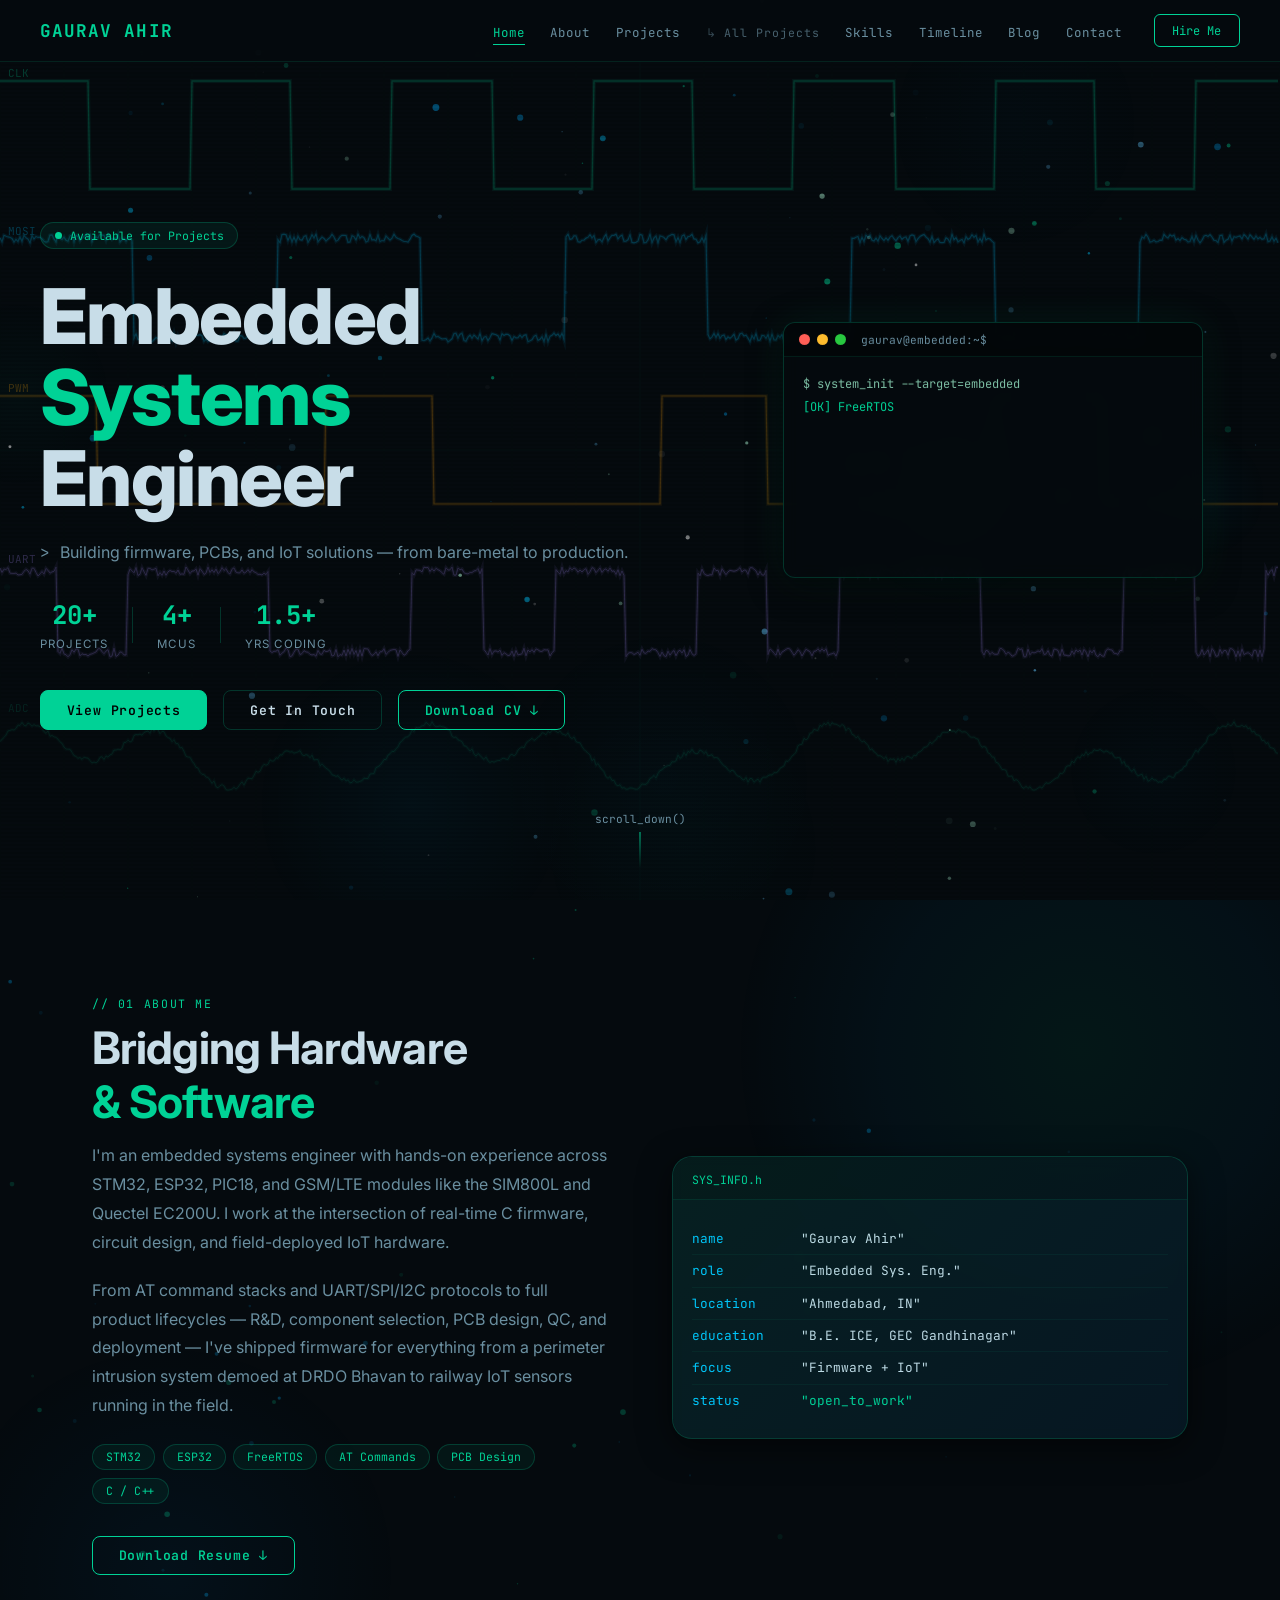
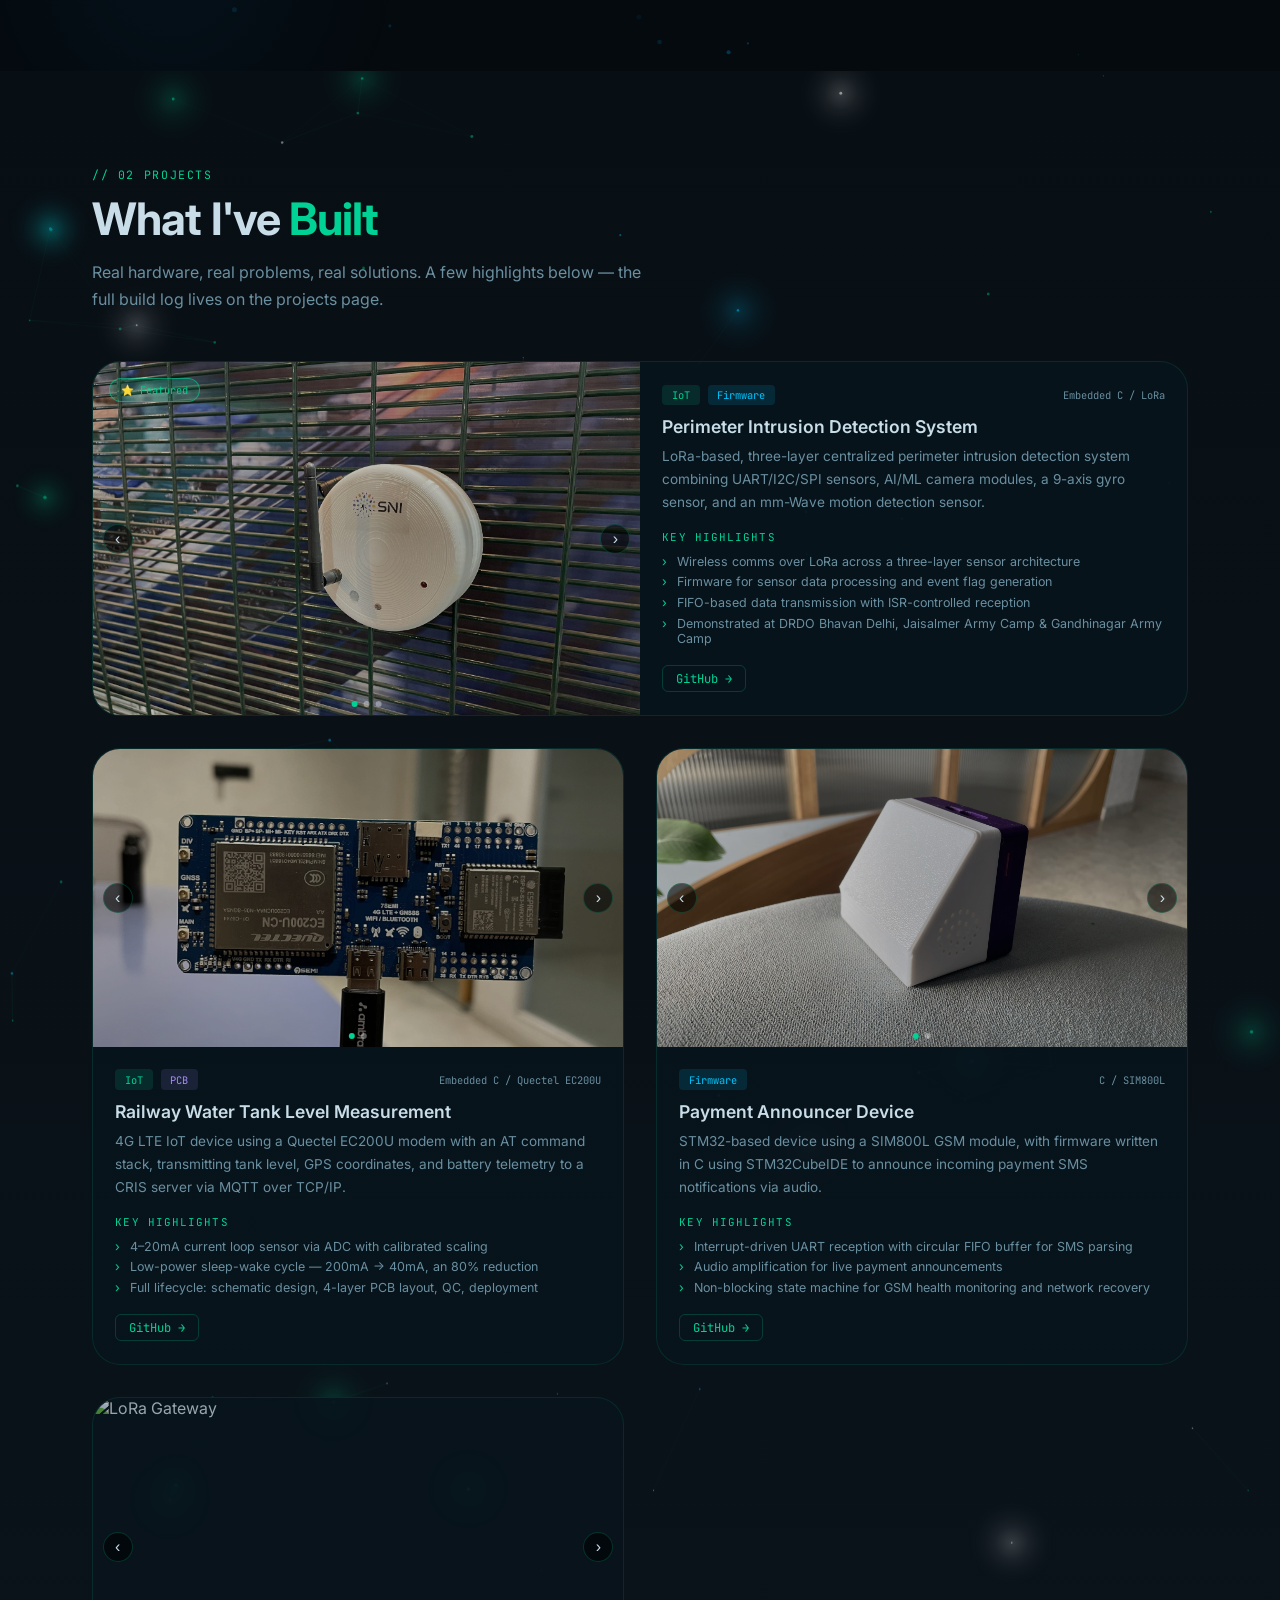
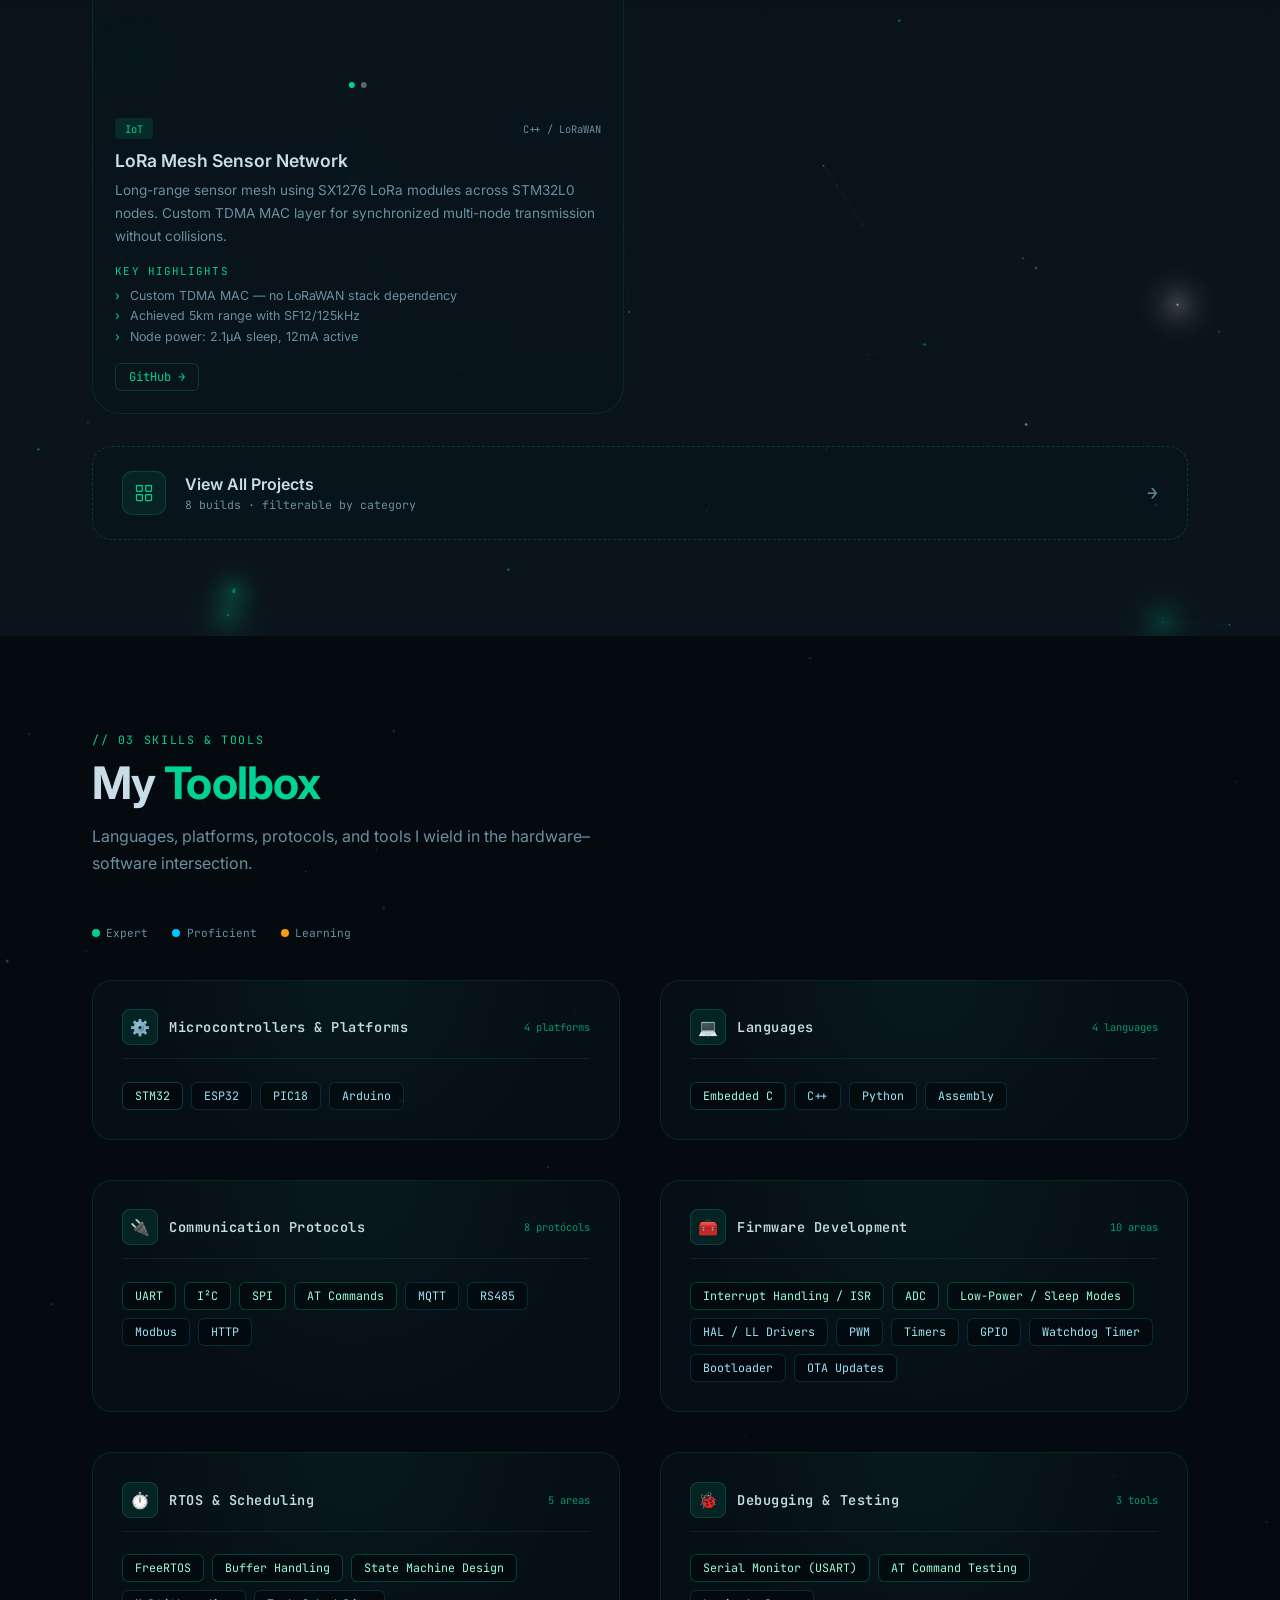
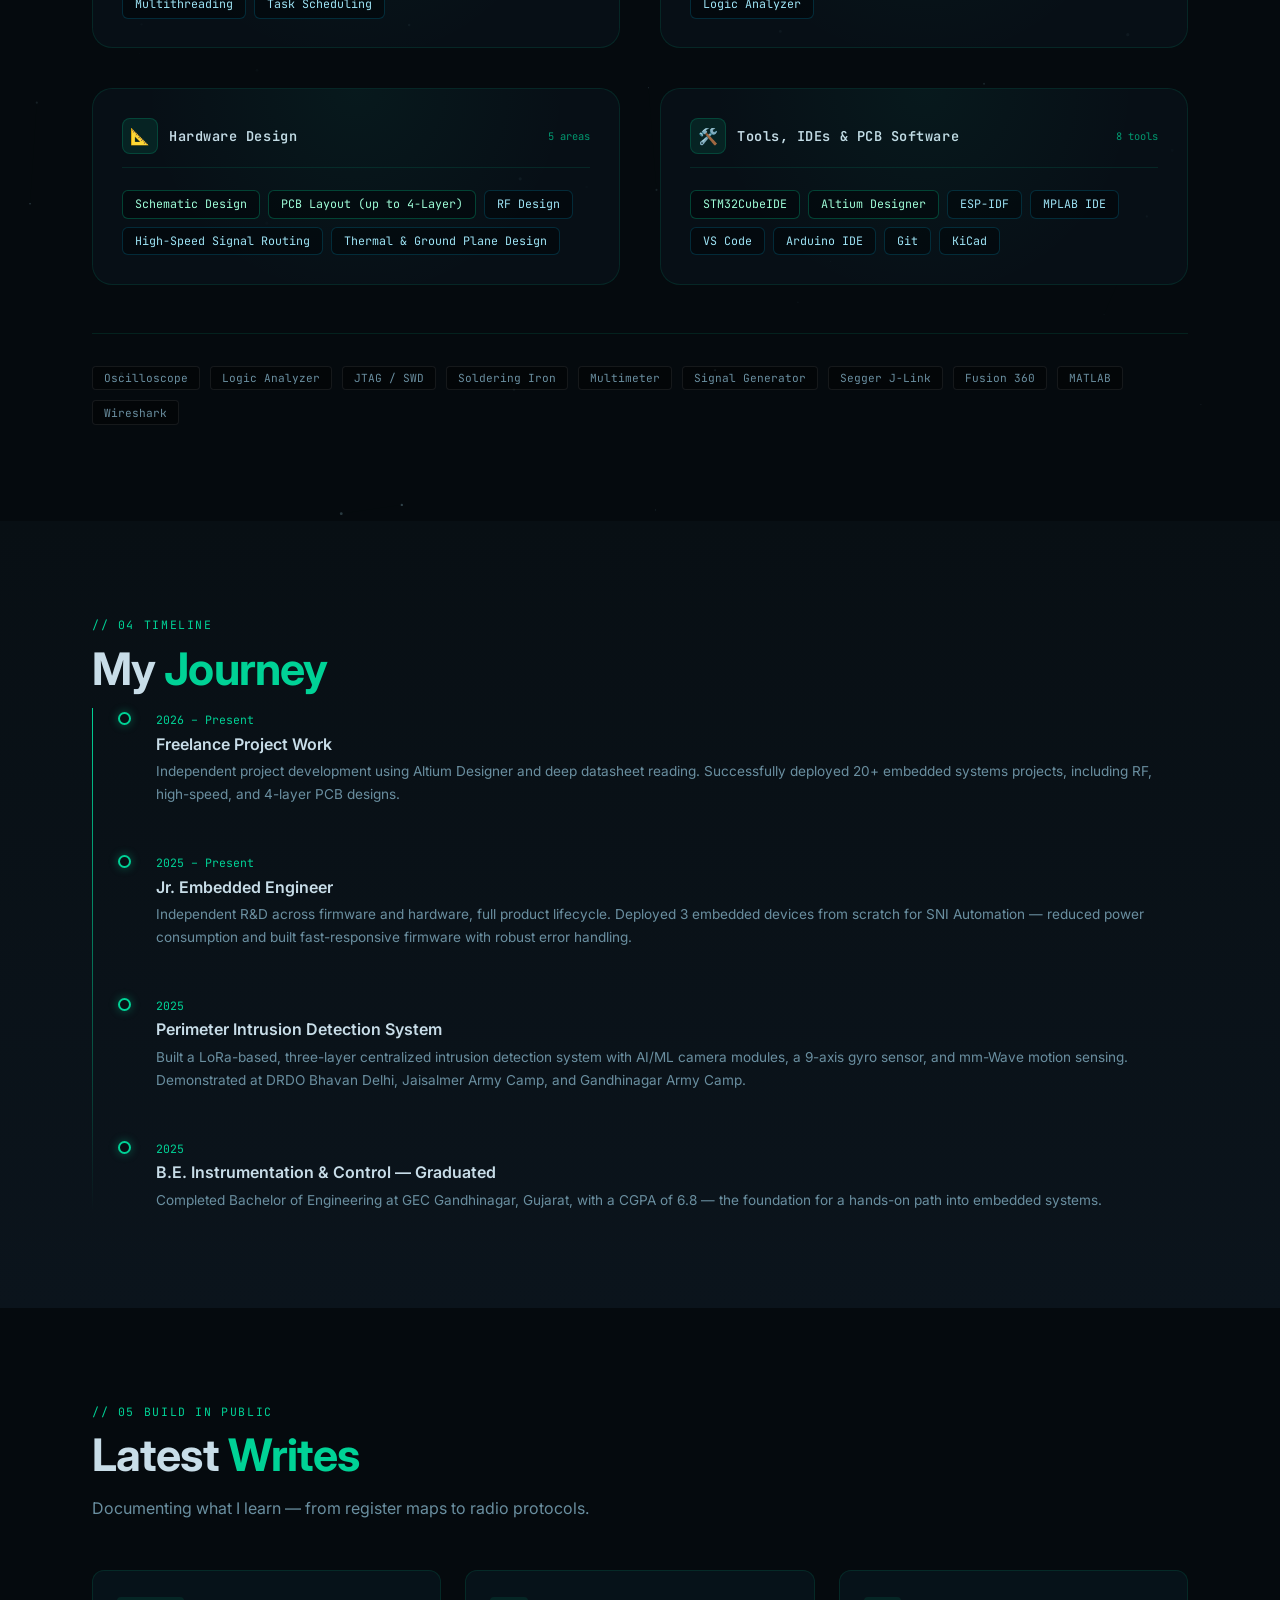
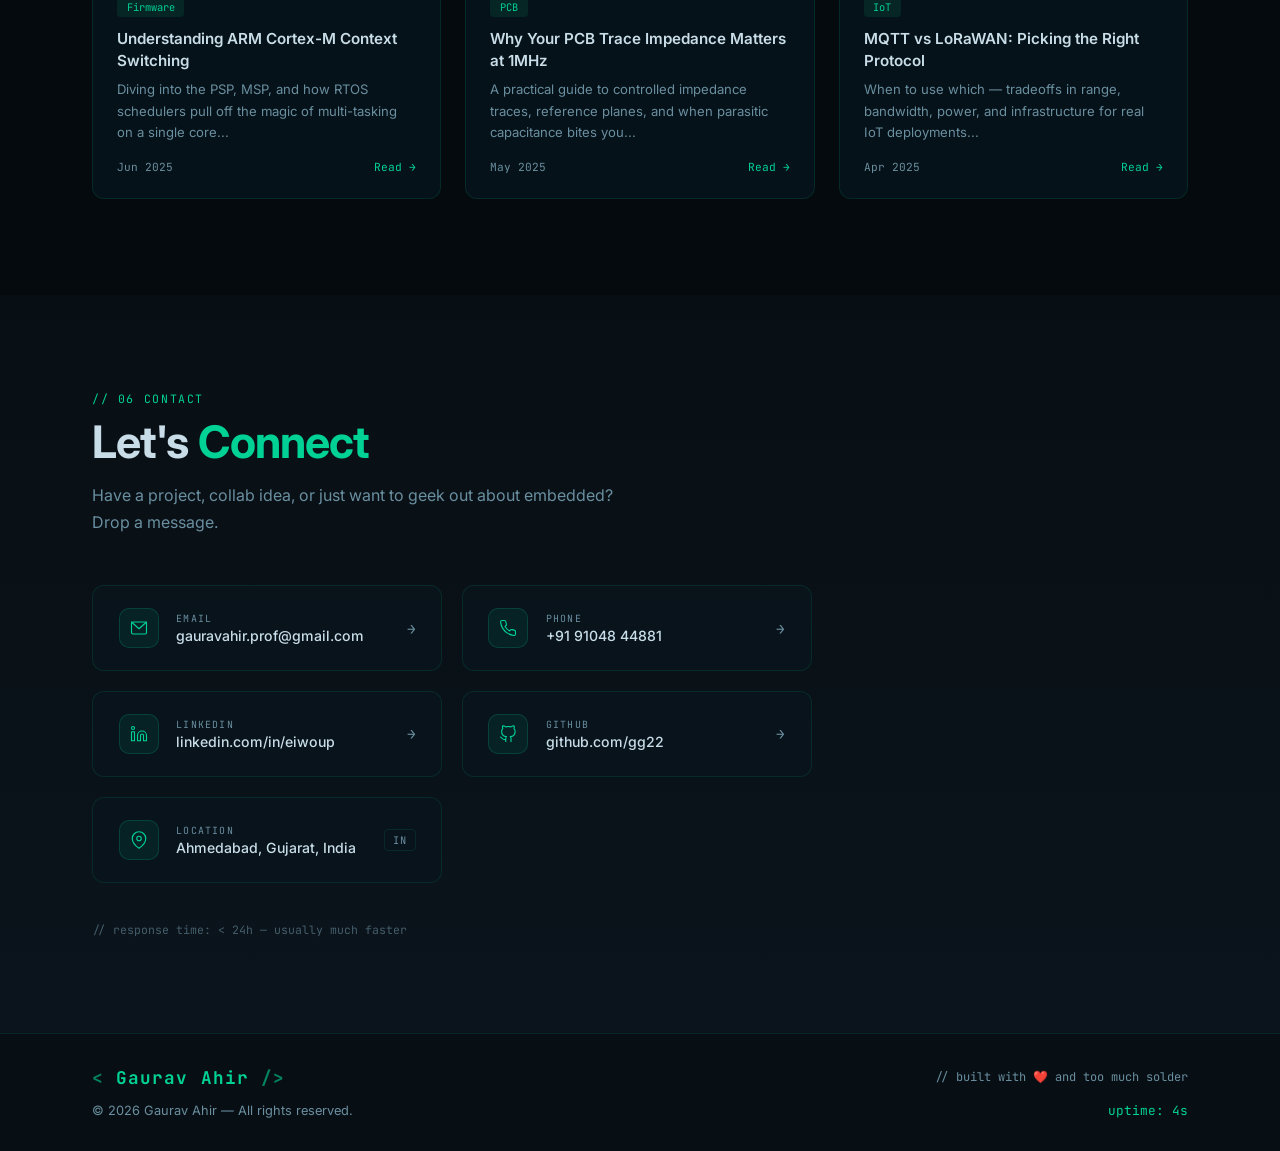
==== index.html @ 5ac97dee "Update index.html" ====
<!DOCTYPE html>
<html lang="en">
<head>
<meta charset="UTF-8" />
<meta name="viewport" content="width=device-width, initial-scale=1.0" />
<title>Gaurav Ahir | Embedded Systems Engineer</title>
<link rel="preconnect" href="https://fonts.googleapis.com" />
<link rel="preconnect" href="https://fonts.gstatic.com" crossorigin />
<link href="https://fonts.googleapis.com/css2?family=JetBrains+Mono:wght@300;400;500;700&family=Inter:wght@300;400;500;600;700&display=swap" rel="stylesheet" />
<link rel="stylesheet" href="css/style.css" />
</head>
<body>

<!-- ── GLOBAL PARTICLE FIELD ── -->
<canvas id="particle-field"></canvas>

<!-- ═══════════════════════════════════════════ NAV ═══ -->
<nav class="nav" id="nav">
  <div class="nav-logo">
    <span class="logo-name">GAURAV AHIR</span>
  </div>
  <ul class="nav-links">
    <li><a href="#hero"     class="nav-link active">Home</a></li>
    <li><a href="#about"    class="nav-link">About</a></li>
    <li><a href="#projects" class="nav-link">Projects</a></li>
    <li><a href="projects.html" class="nav-link nav-link-sub">All Projects</a></li>
    <li><a href="#skills"   class="nav-link">Skills</a></li>
    <li><a href="#timeline" class="nav-link">Timeline</a></li>
    <li><a href="#blog"     class="nav-link">Blog</a></li>
    <li><a href="#contact"  class="nav-link">Contact</a></li>
  </ul>
  <a href="#contact" class="nav-cta">Hire Me</a>
  <button class="nav-hamburger" id="hamburger" aria-label="Toggle menu">
    <span></span><span></span><span></span>
  </button>
</nav>

<!-- ══════════════════════════════════════════ HERO ═══ -->
<section class="hero" id="hero">
  <canvas id="oscilloscope" class="osc-canvas"></canvas>
  <div class="hero-scanlines"></div>

  <div class="hero-content">
    <div class="hero-badge">
      <span class="badge-dot"></span>
      <span>Available for Projects</span>
    </div>
    <h1 class="hero-title">
      <span class="title-line">Embedded</span>
      <span class="title-line accent">Systems</span>
      <span class="title-line">Engineer</span>
    </h1>
    <p class="hero-sub">
      <span class="mono">&gt; </span>Building firmware, PCBs, and IoT solutions — from bare-metal to production.
    </p>
    <div class="hero-stats">
      <div class="stat">
        <span class="stat-num">20+</span>
        <span class="stat-label">Projects</span>
      </div>
      <div class="stat-divider"></div>
      <div class="stat">
        <span class="stat-num">4+</span>
        <span class="stat-label">MCUs</span>
      </div>
      <div class="stat-divider"></div>
      <div class="stat">
        <span class="stat-num">1.5+</span>
        <span class="stat-label">Yrs Coding</span>
      </div>
    </div>
    <div class="hero-actions">
      <a href="#projects" class="btn btn-primary">View Projects</a>
      <a href="#contact"  class="btn btn-ghost">Get In Touch</a>
      <a href="GAURAV_AHIR_RESUME.pdf" class="btn btn-outline" target="_blank">Download CV ↓</a>
    </div>
  </div>

  <div class="hero-terminal">
    <div class="terminal-bar">
      <span class="tb-dot red"></span>
      <span class="tb-dot yellow"></span>
      <span class="tb-dot green"></span>
      <span class="tb-title">gaurav@embedded:~$</span>
    </div>
    <div class="terminal-body" id="terminal-body"></div>
  </div>

  <div class="scroll-hint">
    <span class="mono">scroll_down()</span>
    <div class="scroll-arrow"></div>
  </div>
</section>

<!-- ═══════════════════════════════════════════ ABOUT ═══ -->
<!-- about-particles canvas injected by JS -->
<section class="section" id="about">
  <div class="container">
    <div class="section-label"><span class="mono">// 01</span> About Me</div>
    <div class="about-grid">

      <div class="about-text">
        <h2 class="section-title">Bridging Hardware <br/><span class="accent">&amp; Software</span></h2>
        <p>I'm an embedded systems engineer with hands-on experience across STM32, ESP32, PIC18, and GSM/LTE modules like the SIM800L and Quectel EC200U. I work at the intersection of real-time C firmware, circuit design, and field-deployed IoT hardware.</p>
        <p>From AT command stacks and UART/SPI/I2C protocols to full product lifecycles — R&amp;D, component selection, PCB design, QC, and deployment — I've shipped firmware for everything from a perimeter intrusion system demoed at DRDO Bhavan to railway IoT sensors running in the field.</p>
        <div class="about-chips">
          <span class="chip">STM32</span>
          <span class="chip">ESP32</span>
          <span class="chip">FreeRTOS</span>
          <span class="chip">AT Commands</span>
          <span class="chip">PCB Design</span>
          <span class="chip">C / C++</span>
        </div>
        <a href="GAURAV_AHIR_RESUME.pdf" class="btn btn-outline" target="_blank">Download Resume ↓</a>
      </div>

      <div class="about-card">
        <div class="acard-header">
          <span class="mono acard-id">SYS_INFO.h</span>
        </div>
        <div class="acard-body">
          <div class="info-row">
            <span class="info-key">name</span>
            <span class="info-val">"Gaurav Ahir"</span>
          </div>
          <div class="info-row">
            <span class="info-key">role</span>
            <span class="info-val">"Embedded Sys. Eng."</span>
          </div>
          <div class="info-row">
            <span class="info-key">location</span>
            <span class="info-val">"Ahmedabad, IN"</span>
          </div>
          <div class="info-row">
            <span class="info-key">education</span>
            <span class="info-val">"B.E. ICE, GEC Gandhinagar"</span>
          </div>
          <div class="info-row">
            <span class="info-key">focus</span>
            <span class="info-val">"Firmware + IoT"</span>
          </div>
          <div class="info-row">
            <span class="info-key">status</span>
            <span class="info-val accent-green">"open_to_work"</span>
          </div>
        </div>
      </div>

    </div>
  </div>
</section>

<!-- ══════════════════════════════════════════ PROJECTS ═══ -->
<!-- projects-bg-canvas injected by JS -->
<section class="section section-dark" id="projects">
  <div class="container">
    <div class="section-label"><span class="mono">// 02</span> Projects</div>
    <h2 class="section-title">What I've <span class="accent">Built</span></h2>
    <p class="section-desc">Real hardware, real problems, real solutions. A few highlights below — the full build log lives on the projects page.</p>

    <div class="projects-grid" id="projects-grid">

      <!-- PROJECT 1 -->
      <div class="proj-card featured" data-category="iot firmware">
        <div class="proj-badge">⭐ Featured</div>
        <div class="proj-slider" id="slider-1">
          <div class="slider-track" id="track-1">
            <div class="slide"><div class="slide-img-wrap">
              <img src="projectimage/Perimeter_intrusion_detection_system/pids1.jpg" alt="Perimeter Intrusion Detection System - Board" />
            </div></div>
            <div class="slide"><div class="slide-img-wrap">
              <img src="projectimage/Perimeter_intrusion_detection_system/pids2.jpg" alt="Perimeter Intrusion Detection System - Sensor Node" />
            </div></div>
            <div class="slide"><div class="slide-img-wrap">
              <img src="https://images.unsplash.com/photo-1485827404703-89b55fcc595e?w=800&q=80" alt="Perimeter Intrusion Detection System - Field Demo" />
            </div></div>
          </div>
          <button class="slide-btn prev" onclick="slideProj('track-1','dots-1',-1)">&#8249;</button>
          <button class="slide-btn next" onclick="slideProj('track-1','dots-1',1)">&#8250;</button>
          <div class="slide-dots" id="dots-1">
            <span class="dot active"></span><span class="dot"></span><span class="dot"></span>
          </div>
        </div>
        <div class="proj-info">
          <div class="proj-meta">
            <span class="proj-tag iot">IoT</span>
            <span class="proj-tag firmware">Firmware</span>
            <span class="proj-lang">Embedded C / LoRa</span>
          </div>
          <h3 class="proj-title">Perimeter Intrusion Detection System</h3>
          <p class="proj-desc">LoRa-based, three-layer centralized perimeter intrusion detection system combining UART/I2C/SPI sensors, AI/ML camera modules, a 9-axis gyro sensor, and an mm-Wave motion detection sensor.</p>
          <div class="proj-keypoints">
            <div class="kp-title">Key Highlights</div>
            <ul class="kp-list">
              <li>Wireless comms over LoRa across a three-layer sensor architecture</li>
              <li>Firmware for sensor data processing and event flag generation</li>
              <li>FIFO-based data transmission with ISR-controlled reception</li>
              <li>Demonstrated at DRDO Bhavan Delhi, Jaisalmer Army Camp &amp; Gandhinagar Army Camp</li>
            </ul>
          </div>
          <div class="proj-links">
            <a href="#" class="proj-link">GitHub →</a>
          </div>
        </div>
      </div>

      <!-- PROJECT 2 -->
      <div class="proj-card" data-category="iot pcb">
        <div class="proj-slider" id="slider-2">
          <div class="slider-track" id="track-2">
            <div class="slide"><div class="slide-img-wrap">
              <img src="projectimage/Railway_Water_Tank_Level_Measurement/railway1.jpg" alt="Railway Water Tank IoT Device - PCB" />
            </div></div>
            <div class="slide"><div class="slide-img-wrap">
              <img src="projectimage/Railway_Water_Tank_Level_Measurement/railway1.jpg" alt="Railway Water Tank IoT Device - PCB" />
            </div></div>
          </div>
          <button class="slide-btn prev" onclick="slideProj('track-2','dots-2',-1)">&#8249;</button>
          <button class="slide-btn next" onclick="slideProj('track-2','dots-2',1)">&#8250;</button>
          <div class="slide-dots" id="dots-2">
            <span class="dot active"></span><span class="dot"></span>
          </div>
        </div>
        <div class="proj-info">
          <div class="proj-meta">
            <span class="proj-tag iot">IoT</span>
            <span class="proj-tag pcb">PCB</span>
            <span class="proj-lang">Embedded C / Quectel EC200U</span>
          </div>
          <h3 class="proj-title">Railway Water Tank Level Measurement</h3>
          <p class="proj-desc">4G LTE IoT device using a Quectel EC200U modem with an AT command stack, transmitting tank level, GPS coordinates, and battery telemetry to a CRIS server via MQTT over TCP/IP.</p>
          <div class="proj-keypoints">
            <div class="kp-title">Key Highlights</div>
            <ul class="kp-list">
              <li>4–20mA current loop sensor via ADC with calibrated scaling</li>
              <li>Low-power sleep-wake cycle — 200mA → 40mA, an 80% reduction</li>
              <li>Full lifecycle: schematic design, 4-layer PCB layout, QC, deployment</li>
            </ul>
          </div>
          <div class="proj-links">
            <a href="#" class="proj-link">GitHub →</a>
          </div>
        </div>
      </div>

      <!-- PROJECT 3 -->
      <div class="proj-card" data-category="firmware">
        <div class="proj-slider" id="slider-3">
          <div class="slider-track" id="track-3">
            <div class="slide"><div class="slide-img-wrap">
              <img src="projectimage/Payment_Announcer_Device/sb3.jpg" alt="Payment Announcer Device" />
            </div></div>
            <div class="slide"><div class="slide-img-wrap">
              <img src="projectimage/Payment_Announcer_Device/sb1.jpg" alt="Payment Announcer Device - PCB" />
            </div></div>
          </div>
          <button class="slide-btn prev" onclick="slideProj('track-3','dots-3',-1)">&#8249;</button>
          <button class="slide-btn next" onclick="slideProj('track-3','dots-3',1)">&#8250;</button>
          <div class="slide-dots" id="dots-3">
            <span class="dot active"></span><span class="dot"></span>
          </div>
        </div>
        <div class="proj-info">
          <div class="proj-meta">
            <span class="proj-tag firmware">Firmware</span>
            <span class="proj-lang">C / SIM800L</span>
          </div>
          <h3 class="proj-title">Payment Announcer Device</h3>
          <p class="proj-desc">STM32-based device using a SIM800L GSM module, with firmware written in C using STM32CubeIDE to announce incoming payment SMS notifications via audio.</p>
          <div class="proj-keypoints">
            <div class="kp-title">Key Highlights</div>
            <ul class="kp-list">
              <li>Interrupt-driven UART reception with circular FIFO buffer for SMS parsing</li>
              <li>Audio amplification for live payment announcements</li>
              <li>Non-blocking state machine for GSM health monitoring and network recovery</li>
            </ul>
          </div>
          <div class="proj-links">
            <a href="#" class="proj-link">GitHub →</a>
          </div>
        </div>
      </div>

      <!-- PROJECT 4 -->
      <div class="proj-card" data-category="iot">
        <div class="proj-slider" id="slider-4">
          <div class="slider-track" id="track-4">
            <div class="slide"><div class="slide-img-wrap">
              <img src="https://images.unsplash.com/photo-1558618666-fcd25c85cd64?w=800&q=80" alt="LoRa Gateway" />
            </div></div>
            <div class="slide"><div class="slide-img-wrap">
              <img src="https://images.unsplash.com/photo-1504384308090-c894fdcc538d?w=800&q=80" alt="LoRa Mesh Network" />
            </div></div>
          </div>
          <button class="slide-btn prev" onclick="slideProj('track-4','dots-4',-1)">&#8249;</button>
          <button class="slide-btn next" onclick="slideProj('track-4','dots-4',1)">&#8250;</button>
          <div class="slide-dots" id="dots-4">
            <span class="dot active"></span><span class="dot"></span>
          </div>
        </div>
        <div class="proj-info">
          <div class="proj-meta">
            <span class="proj-tag iot">IoT</span>
            <span class="proj-lang">C++ / LoRaWAN</span>
          </div>
          <h3 class="proj-title">LoRa Mesh Sensor Network</h3>
          <p class="proj-desc">Long-range sensor mesh using SX1276 LoRa modules across STM32L0 nodes. Custom TDMA MAC layer for synchronized multi-node transmission without collisions.</p>
          <div class="proj-keypoints">
            <div class="kp-title">Key Highlights</div>
            <ul class="kp-list">
              <li>Custom TDMA MAC — no LoRaWAN stack dependency</li>
              <li>Achieved 5km range with SF12/125kHz</li>
              <li>Node power: 2.1μA sleep, 12mA active</li>
            </ul>
          </div>
          <div class="proj-links">
            <a href="#" class="proj-link">GitHub →</a>
          </div>
        </div>
      </div>

    </div><!-- end projects-grid -->

    <div class="proj-viewmore">
      <a href="projects.html" class="viewmore-card">
        <div class="vm-icon">
          <svg viewBox="0 0 24 24" fill="none" stroke="currentColor" stroke-width="1.5" stroke-linecap="round" stroke-linejoin="round"><rect x="3" y="3" width="7" height="7" rx="1"/><rect x="14" y="3" width="7" height="7" rx="1"/><rect x="3" y="14" width="7" height="7" rx="1"/><rect x="14" y="14" width="7" height="7" rx="1"/></svg>
        </div>
        <div class="vm-text">
          <span class="vm-title">View All Projects</span>
          <span class="vm-sub mono">8 builds · filterable by category</span>
        </div>
        <span class="vm-arrow">→</span>
      </a>
    </div>
  </div>
</section>

<!-- ═══════════════════════════════════════════ SKILLS ═══ -->
<!-- skills-bg-canvas injected by JS -->
<section class="section" id="skills">
  <div class="container">
    <div class="section-label"><span class="mono">// 03</span> Skills &amp; Tools</div>
    <h2 class="section-title">My <span class="accent">Toolbox</span></h2>
    <p class="section-desc">Languages, platforms, protocols, and tools I wield in the hardware–software intersection.</p>

    <!-- Legend -->
    <div class="skills-legend">
      <span class="legend-item"><span class="legend-dot expert"></span>Expert</span>
      <span class="legend-item"><span class="legend-dot mid"></span>Proficient</span>
      <span class="legend-item"><span class="legend-dot learning"></span>Learning</span>
    </div>

    <!-- 8 skill clusters, sourced directly from resume SKILLS section -->
    <div class="skills-universe">

      <!-- CLUSTER 1: Microcontrollers & Platforms -->
      <div class="skill-cluster">
        <div class="sc-header">
          <div class="sc-icon">⚙️</div>
          <span class="sc-name">Microcontrollers &amp; Platforms</span>
          <span class="sc-count">4 platforms</span>
        </div>
        <div class="sc-tags">
          <span class="sc-tag" data-tier="expert">STM32</span>
          <span class="sc-tag" data-tier="mid">ESP32</span>
          <span class="sc-tag" data-tier="mid">PIC18</span>
          <span class="sc-tag" data-tier="mid">Arduino</span>
        </div>
      </div>

      <!-- CLUSTER 2: Languages -->
      <div class="skill-cluster">
        <div class="sc-header">
          <div class="sc-icon">💻</div>
          <span class="sc-name">Languages</span>
          <span class="sc-count">4 languages</span>
        </div>
        <div class="sc-tags">
          <span class="sc-tag" data-tier="expert">Embedded C</span>
          <span class="sc-tag" data-tier="mid">C++</span>
          <span class="sc-tag" data-tier="mid">Python</span>
          <span class="sc-tag" data-tier="mid">Assembly</span>
        </div>
      </div>

      <!-- CLUSTER 3: Communication Protocols -->
      <div class="skill-cluster">
        <div class="sc-header">
          <div class="sc-icon">🔌</div>
          <span class="sc-name">Communication Protocols</span>
          <span class="sc-count">8 protocols</span>
        </div>
        <div class="sc-tags">
          <span class="sc-tag" data-tier="expert">UART</span>
          <span class="sc-tag" data-tier="expert">I²C</span>
          <span class="sc-tag" data-tier="expert">SPI</span>
          <span class="sc-tag" data-tier="expert">AT Commands</span>
          <span class="sc-tag" data-tier="mid">MQTT</span>
          <span class="sc-tag" data-tier="mid">RS485</span>
          <span class="sc-tag" data-tier="mid">Modbus</span>
          <span class="sc-tag" data-tier="mid">HTTP</span>
        </div>
      </div>

      <!-- CLUSTER 4: Firmware Development -->
      <div class="skill-cluster">
        <div class="sc-header">
          <div class="sc-icon">🧰</div>
          <span class="sc-name">Firmware Development</span>
          <span class="sc-count">10 areas</span>
        </div>
        <div class="sc-tags">
          <span class="sc-tag" data-tier="expert">Interrupt Handling / ISR</span>
          <span class="sc-tag" data-tier="expert">ADC</span>
          <span class="sc-tag" data-tier="expert">Low-Power / Sleep Modes</span>
          <span class="sc-tag" data-tier="mid">HAL / LL Drivers</span>
          <span class="sc-tag" data-tier="mid">PWM</span>
          <span class="sc-tag" data-tier="mid">Timers</span>
          <span class="sc-tag" data-tier="mid">GPIO</span>
          <span class="sc-tag" data-tier="mid">Watchdog Timer</span>
          <span class="sc-tag" data-tier="mid">Bootloader</span>
          <span class="sc-tag" data-tier="mid">OTA Updates</span>
        </div>
      </div>

      <!-- CLUSTER 5: RTOS & Scheduling -->
      <div class="skill-cluster">
        <div class="sc-header">
          <div class="sc-icon">⏱️</div>
          <span class="sc-name">RTOS &amp; Scheduling</span>
          <span class="sc-count">5 areas</span>
        </div>
        <div class="sc-tags">
          <span class="sc-tag" data-tier="expert">FreeRTOS</span>
          <span class="sc-tag" data-tier="expert">Buffer Handling</span>
          <span class="sc-tag" data-tier="expert">State Machine Design</span>
          <span class="sc-tag" data-tier="mid">Multithreading</span>
          <span class="sc-tag" data-tier="mid">Task Scheduling</span>
        </div>
      </div>

      <!-- CLUSTER 6: Debugging & Testing -->
      <div class="skill-cluster">
        <div class="sc-header">
          <div class="sc-icon">🐞</div>
          <span class="sc-name">Debugging &amp; Testing</span>
          <span class="sc-count">3 tools</span>
        </div>
        <div class="sc-tags">
          <span class="sc-tag" data-tier="expert">Serial Monitor (USART)</span>
          <span class="sc-tag" data-tier="expert">AT Command Testing</span>
          <span class="sc-tag" data-tier="mid">Logic Analyzer</span>
        </div>
      </div>

      <!-- CLUSTER 7: Hardware Design -->
      <div class="skill-cluster">
        <div class="sc-header">
          <div class="sc-icon">📐</div>
          <span class="sc-name">Hardware Design</span>
          <span class="sc-count">5 areas</span>
        </div>
        <div class="sc-tags">
          <span class="sc-tag" data-tier="expert">Schematic Design</span>
          <span class="sc-tag" data-tier="expert">PCB Layout (up to 4-Layer)</span>
          <span class="sc-tag" data-tier="mid">RF Design</span>
          <span class="sc-tag" data-tier="mid">High-Speed Signal Routing</span>
          <span class="sc-tag" data-tier="mid">Thermal &amp; Ground Plane Design</span>
        </div>
      </div>

      <!-- CLUSTER 8: Tools, IDEs & PCB Software -->
      <div class="skill-cluster">
        <div class="sc-header">
          <div class="sc-icon">🛠️</div>
          <span class="sc-name">Tools, IDEs &amp; PCB Software</span>
          <span class="sc-count">8 tools</span>
        </div>
        <div class="sc-tags">
          <span class="sc-tag" data-tier="expert">STM32CubeIDE</span>
          <span class="sc-tag" data-tier="expert">Altium Designer</span>
          <span class="sc-tag" data-tier="mid">ESP-IDF</span>
          <span class="sc-tag" data-tier="mid">MPLAB IDE</span>
          <span class="sc-tag" data-tier="mid">VS Code</span>
          <span class="sc-tag" data-tier="mid">Arduino IDE</span>
          <span class="sc-tag" data-tier="mid">Git</span>
          <span class="sc-tag" data-tier="mid">KiCad</span>
        </div>
      </div>

    </div><!-- end skills-universe -->

    <!-- Tool badge strip: physical lab tools -->
    <div class="tools-row">
      <div class="tool-badge">Oscilloscope</div>
      <div class="tool-badge">Logic Analyzer</div>
      <div class="tool-badge">JTAG / SWD</div>
      <div class="tool-badge">Soldering Iron</div>
      <div class="tool-badge">Multimeter</div>
      <div class="tool-badge">Signal Generator</div>
      <div class="tool-badge">Segger J-Link</div>
      <div class="tool-badge">Fusion 360</div>
      <div class="tool-badge">MATLAB</div>
      <div class="tool-badge">Wireshark</div>
    </div>

  </div>
</section>

<!-- ════════════════════════════════════════ TIMELINE ═══ -->
<section class="section section-dark" id="timeline">
  <div class="container">
    <div class="section-label"><span class="mono">// 04</span> Timeline</div>
    <h2 class="section-title">My <span class="accent">Journey</span></h2>

    <div class="timeline">
      <div class="tl-item">
        <div class="tl-dot"></div>
        <div class="tl-content">
          <span class="tl-date">2026 – Present</span>
          <h3 class="tl-title">Freelance Project Work</h3>
          <p class="tl-desc">Independent project development using Altium Designer and deep datasheet reading. Successfully deployed 20+ embedded systems projects, including RF, high-speed, and 4-layer PCB designs.</p>
        </div>
      </div>
      <div class="tl-item">
        <div class="tl-dot"></div>
        <div class="tl-content">
          <span class="tl-date">2025 – Present</span>
          <h3 class="tl-title">Jr. Embedded Engineer</h3>
          <p class="tl-desc">Independent R&amp;D across firmware and hardware, full product lifecycle. Deployed 3 embedded devices from scratch for SNI Automation — reduced power consumption and built fast-responsive firmware with robust error handling.</p>
        </div>
      </div>
      <div class="tl-item">
        <div class="tl-dot"></div>
        <div class="tl-content">
          <span class="tl-date">2025</span>
          <h3 class="tl-title">Perimeter Intrusion Detection System</h3>
          <p class="tl-desc">Built a LoRa-based, three-layer centralized intrusion detection system with AI/ML camera modules, a 9-axis gyro sensor, and mm-Wave motion sensing. Demonstrated at DRDO Bhavan Delhi, Jaisalmer Army Camp, and Gandhinagar Army Camp.</p>
        </div>
      </div>
      <div class="tl-item">
        <div class="tl-dot"></div>
        <div class="tl-content">
          <span class="tl-date">2025</span>
          <h3 class="tl-title">B.E. Instrumentation &amp; Control — Graduated</h3>
          <p class="tl-desc">Completed Bachelor of Engineering at GEC Gandhinagar, Gujarat, with a CGPA of 6.8 — the foundation for a hands-on path into embedded systems.</p>
        </div>
      </div>
    </div>

  </div>
</section>

<!-- ══════════════════════════════════════════ BLOG ═══ -->
<section class="section" id="blog">
  <div class="container">
    <div class="section-label"><span class="mono">// 05</span> Build in Public</div>
    <h2 class="section-title">Latest <span class="accent">Writes</span></h2>
    <p class="section-desc">Documenting what I learn — from register maps to radio protocols.</p>

    <div class="blog-grid">
      <article class="blog-card">
        <div class="blog-tag">Firmware</div>
        <h3 class="blog-title">Understanding ARM Cortex-M Context Switching</h3>
        <p class="blog-excerpt">Diving into the PSP, MSP, and how RTOS schedulers pull off the magic of multi-tasking on a single core...</p>
        <div class="blog-meta">
          <span class="blog-date">Jun 2025</span>
          <a href="#" class="blog-read">Read →</a>
        </div>
      </article>
      <article class="blog-card">
        <div class="blog-tag">PCB</div>
        <h3 class="blog-title">Why Your PCB Trace Impedance Matters at 1MHz</h3>
        <p class="blog-excerpt">A practical guide to controlled impedance traces, reference planes, and when parasitic capacitance bites you...</p>
        <div class="blog-meta">
          <span class="blog-date">May 2025</span>
          <a href="#" class="blog-read">Read →</a>
        </div>
      </article>
      <article class="blog-card">
        <div class="blog-tag">IoT</div>
        <h3 class="blog-title">MQTT vs LoRaWAN: Picking the Right Protocol</h3>
        <p class="blog-excerpt">When to use which — tradeoffs in range, bandwidth, power, and infrastructure for real IoT deployments...</p>
        <div class="blog-meta">
          <span class="blog-date">Apr 2025</span>
          <a href="#" class="blog-read">Read →</a>
        </div>
      </article>
    </div>

  </div>
</section>

<!-- ═════════════════════════════════════════ CONTACT ═══ -->
<section class="section section-dark" id="contact">
  <div class="container">
    <div class="section-label"><span class="mono">// 06</span> Contact</div>
    <h2 class="section-title">Let's <span class="accent">Connect</span></h2>
    <p class="section-desc">Have a project, collab idea, or just want to geek out about embedded? Drop a message.</p>

    <div class="contact-links-grid">

      <a href="mailto:gauravahir.prof@gmail.com" class="contact-card">
        <div class="cc-icon-wrap">
          <svg viewBox="0 0 24 24" fill="none" stroke="currentColor" stroke-width="1.5" stroke-linecap="round" stroke-linejoin="round"><rect x="2" y="4" width="20" height="16" rx="2"/><polyline points="2,4 12,13 22,4"/></svg>
        </div>
        <div class="cc-body">
          <span class="cc-label">Email</span>
          <span class="cc-value">gauravahir.prof@gmail.com</span>
        </div>
        <span class="cc-arrow">→</span>
      </a>

      <a href="tel:+919104844881" class="contact-card">
        <div class="cc-icon-wrap">
          <svg viewBox="0 0 24 24" fill="none" stroke="currentColor" stroke-width="1.5" stroke-linecap="round" stroke-linejoin="round"><path d="M22 16.92v3a2 2 0 0 1-2.18 2 19.79 19.79 0 0 1-8.63-3.07 19.5 19.5 0 0 1-6-6 19.79 19.79 0 0 1-3.07-8.67A2 2 0 0 1 4.11 2h3a2 2 0 0 1 2 1.72c.127.96.362 1.903.7 2.81a2 2 0 0 1-.45 2.11L8.09 9.91a16 16 0 0 0 6 6l1.27-1.27a2 2 0 0 1 2.11-.45c.907.338 1.85.573 2.81.7A2 2 0 0 1 22 16.92z"/></svg>
        </div>
        <div class="cc-body">
          <span class="cc-label">Phone</span>
          <span class="cc-value">+91 91048 44881</span>
        </div>
        <span class="cc-arrow">→</span>
      </a>

      <a href="https://www.linkedin.com/in/eiwoup/" target="_blank" rel="noopener" class="contact-card">
        <div class="cc-icon-wrap">
          <svg viewBox="0 0 24 24" fill="none" stroke="currentColor" stroke-width="1.5" stroke-linecap="round" stroke-linejoin="round"><path d="M16 8a6 6 0 0 1 6 6v7h-4v-7a2 2 0 0 0-2-2 2 2 0 0 0-2 2v7h-4v-7a6 6 0 0 1 6-6z"/><rect x="2" y="9" width="4" height="12"/><circle cx="4" cy="4" r="2"/></svg>
        </div>
        <div class="cc-body">
          <span class="cc-label">LinkedIn</span>
          <span class="cc-value">linkedin.com/in/eiwoup</span>
        </div>
        <span class="cc-arrow">→</span>
      </a>

      <a href="https://github.com/gg9302" target="_blank" rel="noopener" class="contact-card">
        <div class="cc-icon-wrap">
          <svg viewBox="0 0 24 24" fill="none" stroke="currentColor" stroke-width="1.5" stroke-linecap="round" stroke-linejoin="round"><path d="M9 19c-5 1.5-5-2.5-7-3m14 6v-3.87a3.37 3.37 0 0 0-.94-2.61c3.14-.35 6.44-1.54 6.44-7A5.44 5.44 0 0 0 20 4.77 5.07 5.07 0 0 0 19.91 1S18.73.65 16 2.48a13.38 13.38 0 0 0-7 0C6.27.65 5.09 1 5.09 1A5.07 5.07 0 0 0 5 4.77a5.44 5.44 0 0 0-1.5 3.78c0 5.42 3.3 6.61 6.44 7A3.37 3.37 0 0 0 9 18.13V22"/></svg>
        </div>
        <div class="cc-body">
          <span class="cc-label">GitHub</span>
          <span class="cc-value">github.com/gg22</span>
        </div>
        <span class="cc-arrow">→</span>
      </a>

      <div class="contact-card no-link">
        <div class="cc-icon-wrap">
          <svg viewBox="0 0 24 24" fill="none" stroke="currentColor" stroke-width="1.5" stroke-linecap="round" stroke-linejoin="round"><path d="M21 10c0 7-9 13-9 13s-9-6-9-13a9 9 0 0 1 18 0z"/><circle cx="12" cy="10" r="3"/></svg>
        </div>
        <div class="cc-body">
          <span class="cc-label">Location</span>
          <span class="cc-value">Ahmedabad, Gujarat, India</span>
        </div>
        <span class="cc-arrow cc-static">IN</span>
      </div>

    </div>

    <p class="contact-footer-note mono">// response time: &lt; 24h — usually much faster</p>

  </div>
</section>

<!-- ══════════════════════════════════════════ FOOTER ═══ -->
<footer class="footer">
  <div class="container">
    <div class="footer-top">
      <div class="nav-logo">
        <span class="logo-bracket">&lt;</span>
        <span class="logo-name">Gaurav Ahir</span>
        <span class="logo-bracket">/&gt;</span>
      </div>
      <p class="footer-tagline mono">// built with ❤️ and too much solder</p>
    </div>
    <div class="footer-bottom">
      <span>© 2026 Gaurav Ahir — All rights reserved.</span>
      <span class="mono accent">uptime: <span id="uptime">0s</span></span>
    </div>
  </div>
</footer>

<script src="js/main.js"></script>
</body>
</html>
---- css/style.css ----
/* ═══════════════════════════════════════════════════════════════
   GAURAV AHIR — EMBEDDED SYSTEMS PORTFOLIO
   Full redesign: particle field, animated About, orbital Skills,
   Projects mesh bg, kept Hero & Timeline & Journey as-is
   ═══════════════════════════════════════════════════════════════ */

/* ── RESET & VARS ──────────────────────────────────────────── */
*, *::before, *::after { box-sizing: border-box; margin: 0; padding: 0; }

:root {
  --bg:        #050a0e;
  --bg2:       #080f14;
  --bg3:       #0b141c;
  --surface:   #0d1920;
  --surface2:  #112030;
  --border:    rgba(0,210,150,.12);
  --border2:   rgba(0,210,150,.22);
  --green:     #00d296;
  --green-dim: rgba(0,210,150,.55);
  --green-glow:rgba(0,210,150,.15);
  --cyan:      #00c6ff;
  --amber:     #f59e0b;
  --text:      #c8dde8;
  --text-dim:  #6a8fa0;
  --mono:      'JetBrains Mono', monospace;
  --sans:      'Inter', sans-serif;
  --radius:    12px;
  --radius-lg: 20px;
  --shadow:    0 8px 32px rgba(0,0,0,.55);
  --glow:      0 0 24px rgba(0,210,150,.22);
}

html { scroll-behavior: smooth; }

body {
  font-family: var(--sans);
  background: var(--bg);
  color: var(--text);
  overflow-x: hidden;
  position: relative;
}

/* ── GLOBAL PARTICLE CANVAS ────────────────────────────────── */
#particle-field {
  position: fixed;
  top: 0; left: 0;
  width: 100%; height: 100%;
  z-index: 0;
  pointer-events: none;
}

/* all sections sit above the global particle field */
nav, section, footer { position: relative; z-index: 1; }

/* ── TYPOGRAPHY ─────────────────────────────────────────────── */
.mono { font-family: var(--mono); }
.accent { color: var(--green); }
.accent-green { color: var(--green); }

/* ── NAV ────────────────────────────────────────────────────── */
.nav {
  position: fixed; top: 0; left: 0; width: 100%;
  z-index: 100;
  display: flex; align-items: center; gap: 2rem;
  padding: .9rem 2.5rem;
  background: rgba(5,10,14,.82);
  backdrop-filter: blur(14px);
  border-bottom: 1px solid var(--border);
  transition: background .3s;
}
.nav-logo {
  font-family: var(--mono);
  font-size: 1.1rem; font-weight: 700;
  color: var(--green); margin-right: auto;
  letter-spacing: .06em;
}
.logo-bracket { opacity: .6; }
.nav-links { display: flex; list-style: none; gap: 1.6rem; }
.nav-link {
  font-family: var(--mono); font-size: .78rem;
  color: var(--text-dim); text-decoration: none;
  letter-spacing: .08em; transition: color .2s;
  position: relative;
}
.nav-link::after {
  content: ''; position: absolute; bottom: -4px; left: 0;
  width: 0; height: 1px; background: var(--green);
  transition: width .25s;
}
.nav-link:hover, .nav-link.active { color: var(--green); }
.nav-link:hover::after, .nav-link.active::after { width: 100%; }
.nav-link-sub {
  opacity: .65;
  font-size: .72rem;
}
.nav-link-sub::before {
  content: '↳ ';
  opacity: .7;
}
.nav-cta {
  font-family: var(--mono); font-size: .75rem;
  padding: .45rem 1.1rem;
  border: 1px solid var(--green); border-radius: 6px;
  color: var(--green); text-decoration: none;
  transition: background .2s, color .2s;
}
.nav-cta:hover { background: var(--green); color: #000; }
.nav-hamburger {
  display: none; flex-direction: column; gap: 5px;
  background: none; border: none; cursor: pointer;
}
.nav-hamburger span {
  display: block; width: 22px; height: 2px;
  background: var(--text); border-radius: 2px;
}

/* ── HERO ───────────────────────────────────────────────────── */
.hero {
  min-height: 100vh;
  display: flex; align-items: center;
  position: relative; overflow: hidden;
  padding: 100px 2.5rem 3rem;
}
.osc-canvas {
  position: absolute; inset: 0; width: 100%; height: 100%;
  opacity: .253; pointer-events: none; /* +15% bloom */
}
.hero-scanlines {
  position: absolute; inset: 0; pointer-events: none;
  background: repeating-linear-gradient(
    0deg, transparent, transparent 2px,
    rgba(0,0,0,.08) 2px, rgba(0,0,0,.08) 4px);
  z-index: 1;
}
.hero-content {
  position: relative; z-index: 2;
  max-width: 600px;
}
.hero-badge {
  display: inline-flex; align-items: center; gap: .5rem;
  font-family: var(--mono); font-size: .72rem;
  padding: .3rem .85rem; border: 1px solid var(--border2);
  border-radius: 50px; margin-bottom: 1.8rem;
  color: var(--green); background: rgba(0,210,150,.07);
}
.badge-dot {
  width: 7px; height: 7px; border-radius: 50%;
  background: var(--green);
  animation: pulse-dot 2s ease-in-out infinite;
}
@keyframes pulse-dot {
  0%,100%{ box-shadow: 0 0 0 0 rgba(0,210,150,.6); }
  50%{ box-shadow: 0 0 0 6px rgba(0,210,150,0); }
}
.hero-title {
  font-size: clamp(2.8rem, 6vw, 5.2rem);
  font-weight: 800; line-height: 1.05;
  letter-spacing: -.02em; margin-bottom: 1.2rem;
}
.title-line { display: block; }
.title-line.accent { color: var(--green); }
.hero-sub {
  font-size: 1rem; color: var(--text-dim);
  margin-bottom: 2rem; line-height: 1.7;
}
.hero-stats {
  display: flex; align-items: center; gap: 1.5rem;
  margin-bottom: 2.4rem;
}
.stat { text-align: center; }
.stat-num {
  display: block; font-family: var(--mono);
  font-size: 1.6rem; font-weight: 700; color: var(--green);
}
.stat-label {
  font-size: .72rem; color: var(--text-dim);
  text-transform: uppercase; letter-spacing: .1em;
}
.stat-divider {
  width: 1px; height: 36px;
  background: var(--border2);
}
.hero-actions { display: flex; gap: 1rem; flex-wrap: wrap; }
.btn {
  display: inline-flex; align-items: center;
  font-family: var(--mono); font-size: .82rem;
  padding: .65rem 1.6rem; border-radius: 8px;
  text-decoration: none; font-weight: 600;
  letter-spacing: .06em; transition: all .25s; cursor: pointer;
}
.btn-primary {
  background: var(--green); color: #000;
  border: 1px solid var(--green);
}
.btn-primary:hover {
  background: #00f5b4; border-color: #00f5b4;
  box-shadow: 0 0 20px rgba(0,210,150,.5);
}
.btn-ghost {
  background: transparent; color: var(--text);
  border: 1px solid var(--border2);
}
.btn-ghost:hover { border-color: var(--green); color: var(--green); }
.btn-outline {
  background: transparent; color: var(--green);
  border: 1px solid var(--green);
}
.btn-outline:hover { background: var(--green); color: #000; }

/* Hero terminal */
.hero-terminal {
  position: absolute; right: 6%; top: 50%;
  transform: translateY(-50%);
  width: min(420px, 38vw);
  background: rgba(5,10,14,.92);
  border: 1px solid var(--border2);
  border-radius: var(--radius);
  font-family: var(--mono);
  box-shadow: var(--shadow), 0 0 40px rgba(0,210,150,.1);
  z-index: 2;
  backdrop-filter: blur(8px);
}
.terminal-bar {
  display: flex; align-items: center; gap: .45rem;
  padding: .6rem .9rem;
  border-bottom: 1px solid var(--border);
  background: rgba(0,0,0,.3); border-radius: var(--radius) var(--radius) 0 0;
}
.tb-dot {
  width: 11px; height: 11px; border-radius: 50%;
}
.tb-dot.red   { background: #ff5f57; }
.tb-dot.yellow{ background: #febc2e; }
.tb-dot.green { background: #28c840; }
.tb-title {
  font-size: .7rem; color: var(--text-dim);
  margin-left: .5rem;
}
.terminal-body {
  padding: 1rem 1.2rem;
  font-size: .75rem; line-height: 1.9;
  color: #7dbfa5; min-height: 220px;
}
.t-line-green { color: var(--green); }
.t-line-dim   { color: var(--text-dim); }
.t-line-amber { color: var(--amber); }
.t-cursor {
  display: inline-block; width: 8px; height: 14px;
  background: var(--green); vertical-align: middle;
  animation: blink .9s step-end infinite;
}
@keyframes blink { 50%{ opacity:0; } }

/* Scroll hint */
.scroll-hint {
  position: absolute; bottom: 2rem; left: 50%;
  transform: translateX(-50%);
  text-align: center; z-index: 2;
  font-family: var(--mono); font-size: .7rem;
  color: var(--text-dim);
  display: flex; flex-direction: column; align-items: center; gap: .4rem;
}
.scroll-arrow {
  width: 1px; height: 36px;
  background: linear-gradient(var(--green), transparent);
  animation: scroll-drop 2s ease-in-out infinite;
}
@keyframes scroll-drop {
  0%,100% { transform: scaleY(1); opacity:.7; }
  50%      { transform: scaleY(.5); opacity:.2; }
}

/* ── SECTIONS ───────────────────────────────────────────────── */
.section { padding: 6rem 0; }
.section-dark {
  background: linear-gradient(180deg, var(--bg2) 0%, var(--bg3) 100%);
}
.container { max-width: 1160px; margin: 0 auto; padding: 0 2rem; }
.section-label {
  font-family: var(--mono); font-size: .72rem;
  color: var(--green); letter-spacing: .14em;
  text-transform: uppercase; margin-bottom: .6rem;
}
.section-title {
  font-size: clamp(1.9rem, 3.5vw, 2.9rem);
  font-weight: 700; margin-bottom: .8rem;
  letter-spacing: -.02em;
}
.section-desc {
  color: var(--text-dim); max-width: 560px;
  line-height: 1.7; margin-bottom: 3rem;
}

/* ══════════════════════════════════════════════════════════════
   ABOUT — animated floating particles + moving gradient
   ══════════════════════════════════════════════════════════════ */
#about {
  position: relative;
  overflow: hidden;
}

/* Soft moving gradient bloom */
#about::before {
  content: '';
  position: absolute;
  width: 700px; height: 700px;
  border-radius: 50%;
  background: radial-gradient(circle,
    rgba(0,210,150,.065) 0%,
    rgba(0,180,255,.04) 40%,
    transparent 70%);
  top: -200px; right: -150px;
  animation: about-bloom-drift 18s ease-in-out infinite alternate;
  pointer-events: none;
  z-index: 0;
}
#about::after {
  content: '';
  position: absolute;
  width: 500px; height: 500px;
  border-radius: 50%;
  background: radial-gradient(circle,
    rgba(0,150,255,.05) 0%,
    transparent 65%);
  bottom: -150px; left: -80px;
  animation: about-bloom-drift2 22s ease-in-out infinite alternate;
  pointer-events: none;
  z-index: 0;
}

@keyframes about-bloom-drift {
  from { transform: translate(0,0) scale(1); }
  to   { transform: translate(-60px, 80px) scale(1.15); }
}
@keyframes about-bloom-drift2 {
  from { transform: translate(0,0) scale(1); }
  to   { transform: translate(40px, -60px) scale(1.12); }
}

/* Mini particle canvas just for About section */
#about-particles {
  position: absolute; inset: 0;
  pointer-events: none; z-index: 0;
}

.about-grid {
  display: grid;
  grid-template-columns: 1fr 1fr;
  gap: 4rem; align-items: center;
  position: relative; z-index: 1;
}
.about-text p {
  color: var(--text-dim); line-height: 1.8; margin-bottom: 1.2rem;
}
.about-chips {
  display: flex; flex-wrap: wrap; gap: .5rem;
  margin: 1.5rem 0 2rem;
}
.chip {
  font-family: var(--mono); font-size: .72rem;
  padding: .28rem .8rem;
  border: 1px solid var(--border2);
  border-radius: 50px;
  color: var(--green);
  background: rgba(0,210,150,.06);
  transition: all .2s;
  animation: chip-float 4s ease-in-out infinite;
  will-change: transform; /* keeps this always-on float on its own GPU layer */
}
.chip:nth-child(2n)   { animation-delay: .6s; }
.chip:nth-child(3n)   { animation-delay: 1.2s; }
.chip:nth-child(4n)   { animation-delay: 1.8s; }
.chip:nth-child(5n)   { animation-delay: 2.4s; }
.chip:nth-child(6n)   { animation-delay: 3s; }
.chip:hover {
  background: rgba(0,210,150,.15);
  box-shadow: 0 0 12px rgba(0,210,150,.25);
  transform: translateY(-2px);
}
@keyframes chip-float {
  0%,100% { transform: translateY(0); }
  50%     { transform: translateY(-4px); }
}

/* About code card
   PERF: this card floats continuously (card-float) directly above two
   live-redrawing canvases (global particles + about-particles). A
   moving backdrop-filter on top of constantly-repainting content is
   one of the most expensive combinations in CSS — the browser must
   recompute the blur against fresh pixels every frame. Two cheap
   mitigations, same frosted-glass look: isolate the card onto its
   own compositor layer (translateZ(0) + isolation) so the blur source
   is more stable, and trim the radius from 8px to 6px — blur cost
   scales roughly with radius², so this alone is a real saving while
   staying visually indistinguishable at this size. */
.about-card {
  background: rgba(8,20,28,.85);
  border: 1px solid var(--border2);
  border-radius: var(--radius-lg);
  overflow: hidden;
  box-shadow: var(--shadow);
  backdrop-filter: blur(6px);
  animation: card-float 6s ease-in-out infinite;
  position: relative;
  will-change: transform; /* always-on float — own GPU layer, no repeat promote/demote */
  isolation: isolate;
}
.about-card::before {
  content: '';
  position: absolute; inset: 0;
  border-radius: var(--radius-lg);
  background: linear-gradient(135deg,
    rgba(0,210,150,.07) 0%,
    rgba(0,100,200,.05) 100%);
  pointer-events: none;
}
@keyframes card-float {
  0%,100% { transform: translateY(0) rotate(0deg) translateZ(0); }
  33%     { transform: translateY(-8px) rotate(.3deg) translateZ(0); }
  66%     { transform: translateY(-4px) rotate(-.2deg) translateZ(0); }
}
.acard-header {
  padding: .7rem 1.2rem;
  border-bottom: 1px solid var(--border);
  background: rgba(0,0,0,.25);
}
.acard-id { font-size: .72rem; color: var(--green); }
.acard-body { padding: 1.4rem 1.2rem; }
.info-row {
  display: flex; gap: 1.2rem;
  padding: .45rem 0;
  border-bottom: 1px solid rgba(0,210,150,.06);
  font-family: var(--mono); font-size: .8rem;
}
.info-row:last-child { border-bottom: none; }
.info-key { color: var(--cyan); min-width: 90px; }
.info-val { color: var(--text); }
.info-val.accent-green { color: var(--green); }

/* ══════════════════════════════════════════════════════════════
   PROJECTS — mesh/circuit board background
   ══════════════════════════════════════════════════════════════ */
#projects {
  position: relative; overflow: hidden;
}
#projects-bg-canvas {
  position: absolute; inset: 0;
  pointer-events: none; z-index: 0;
  opacity: .6;
}
#projects .container { position: relative; z-index: 1; }

/* Project filter */
.proj-filter {
  display: flex; gap: .6rem; flex-wrap: wrap;
  margin-bottom: 2.5rem;
}
.filter-btn {
  font-family: var(--mono); font-size: .72rem;
  padding: .35rem .9rem;
  border: 1px solid var(--border2); border-radius: 6px;
  background: transparent; color: var(--text-dim);
  cursor: pointer; transition: all .2s;
}
.filter-btn.active,
.filter-btn:hover {
  background: var(--green); color: #000;
  border-color: var(--green);
}

/* Projects grid */
.projects-grid {
  display: grid;
  grid-template-columns: repeat(auto-fill, minmax(min(100%, 500px), 1fr));
  gap: 2rem;
}
.proj-card {
  background: rgba(8,20,28,.9);
  border: 1px solid var(--border);
  border-radius: 28px; overflow: hidden; /* curvier than the site-wide --radius-lg */
  transition: border-color .3s, transform .3s, box-shadow .3s;
  position: relative;
}
.proj-card:hover {
  border-color: var(--green-dim);
  transform: translateY(-4px);
  box-shadow: 0 16px 48px rgba(0,0,0,.5), var(--glow);
}
.proj-card.featured {
  grid-column: 1 / -1;
  display: grid;
  grid-template-columns: 1fr 1fr;
}
.proj-badge {
  position: absolute; top: 1rem; left: 1rem;
  font-family: var(--mono); font-size: .65rem;
  padding: .25rem .7rem; border-radius: 50px;
  background: rgba(0,210,150,.15); color: var(--green);
  border: 1px solid var(--green-dim); z-index: 2;
}

/* Slider */
.proj-slider { position: relative; overflow: hidden; }
.slider-track {
  display: flex;
  height: 100%;
  transition: transform .4s cubic-bezier(.25,.8,.25,1);
}
.slide { min-width: 100%; }
.slide-img-wrap { aspect-ratio: 16/9; overflow: hidden; }
.proj-card.featured .proj-slider,
.proj-card.featured .slider-track,
.proj-card.featured .slide {
  height: 100%;
}
.proj-card.featured .slide-img-wrap {
  height: 100%;
  aspect-ratio: unset;
}
.slide-img-wrap img {
  width: 100%; height: 100%; object-fit: cover;
  filter: brightness(.75) saturate(.9);
  transition: filter .3s;
}
.proj-card:hover .slide-img-wrap img {
  filter: brightness(.85) saturate(1.05);
}
.slide-btn {
  position: absolute; top: 50%; transform: translateY(-50%);
  background: rgba(0,0,0,.55); border: 1px solid var(--border2);
  color: var(--text); width: 30px; height: 30px;
  border-radius: 50%; cursor: pointer; font-size: 1rem;
  display: flex; align-items: center; justify-content: center;
  transition: all .2s; z-index: 3;
}
.slide-btn.prev { left: .6rem; }
.slide-btn.next { right: .6rem; }
.slide-btn:hover { background: var(--green); color: #000; }
.slide-dots {
  position: absolute; bottom: .5rem; left: 50%;
  transform: translateX(-50%);
  display: flex; gap: .4rem; z-index: 3;
}
.dot {
  width: 6px; height: 6px; border-radius: 50%;
  background: rgba(255,255,255,.35);
  transition: background .2s;
}
.dot.active { background: var(--green); }

/* Project info */
.proj-info { padding: 1.4rem; }
.proj-meta {
  display: flex; align-items: center; gap: .5rem;
  flex-wrap: wrap; margin-bottom: .7rem;
}
.proj-tag {
  font-family: var(--mono); font-size: .65rem;
  padding: .2rem .6rem; border-radius: 4px;
}
.proj-tag.iot       { background: rgba(0,210,150,.12); color: var(--green); }
.proj-tag.firmware  { background: rgba(0,198,255,.12); color: var(--cyan); }
.proj-tag.rtos      { background: rgba(245,158,11,.12); color: var(--amber); }
.proj-tag.pcb       { background: rgba(167,139,250,.12); color: #a78bfa; }
.proj-lang {
  font-family: var(--mono); font-size: .65rem;
  color: var(--text-dim); margin-left: auto;
}
.proj-title {
  font-size: 1.1rem; font-weight: 600;
  margin-bottom: .5rem;
}
.proj-desc {
  font-size: .85rem; color: var(--text-dim);
  line-height: 1.7; margin-bottom: 1rem;
}
.proj-keypoints { margin-bottom: 1rem; }
.kp-title {
  font-family: var(--mono); font-size: .68rem;
  color: var(--green); text-transform: uppercase;
  letter-spacing: .1em; margin-bottom: .4rem;
}
.kp-list {
  list-style: none; padding: 0;
}
.kp-list li {
  font-size: .78rem; color: var(--text-dim);
  padding: .18rem 0 .18rem .9rem;
  position: relative;
}
.kp-list li::before {
  content: '›'; position: absolute; left: 0;
  color: var(--green);
}
/* Collapsible code snippet panel */
.proj-code { margin-bottom: 1rem; }
.code-toggle {
  display: flex; align-items: center; gap: .5rem;
  width: 100%; font-family: var(--mono); font-size: .72rem;
  color: var(--cyan); background: transparent;
  border: 1px solid var(--border2); border-radius: 6px;
  padding: .45rem .8rem; cursor: pointer;
  transition: border-color .2s, background .2s;
}
.code-toggle:hover { border-color: var(--cyan); background: rgba(0,198,255,.08); }
.code-toggle .ct-icon {
  display: inline-block; transition: transform .25s;
  color: var(--text-dim);
}
.code-toggle.open .ct-icon { transform: rotate(90deg); color: var(--cyan); }
.code-toggle .ct-label { flex: 1; text-align: left; }
.code-toggle .ct-hint { color: var(--text-dim); font-size: .68rem; }

.code-panel {
  max-height: 0; overflow: hidden;
  transition: max-height .35s ease, margin-top .35s ease;
}
.code-panel.open { max-height: 640px; margin-top: .6rem; }

.code-block {
  background: rgba(0,0,0,.45);
  border: 1px solid var(--border);
  border-radius: 8px;
  padding: 1rem 1.1rem;
  overflow-x: auto;
}
.code-block .placeholder-tag {
  display: inline-block;
  font-family: var(--mono); font-size: .65rem;
  color: var(--amber); background: rgba(245,158,11,.12);
  border: 1px solid rgba(245,158,11,.3);
  padding: .2rem .55rem; border-radius: 4px;
  margin-bottom: .7rem;
}
.code-block pre {
  font-family: var(--mono); font-size: .76rem;
  line-height: 1.65; color: var(--text);
  white-space: pre-wrap; word-break: break-word;
}

.proj-links { display: flex; gap: .8rem; flex-wrap: wrap; }
.proj-link {
  font-family: var(--mono); font-size: .76rem;
  color: var(--green); text-decoration: none;
  border: 1px solid var(--border2);
  padding: .3rem .8rem; border-radius: 6px;
  transition: all .2s;
}
.proj-link:hover { background: var(--green); color: #000; }
.proj-link.ghost { color: var(--text-dim); }
.proj-link.ghost:hover { color: var(--green); border-color: var(--green); }

/* View All Projects CTA card */
.proj-viewmore { margin-top: 2rem; }
.viewmore-card {
  display: flex; align-items: center; gap: 1.2rem;
  padding: 1.5rem 1.8rem;
  background: rgba(8,20,28,.8);
  border: 1px dashed var(--border2);
  border-radius: var(--radius-lg);
  text-decoration: none; color: var(--text);
  transition: border-color .25s, transform .25s, box-shadow .25s, background .25s;
  position: relative; overflow: hidden;
}
.viewmore-card::before {
  content: '';
  position: absolute; inset: 0;
  background: linear-gradient(120deg, transparent 30%, rgba(0,210,150,.08) 50%, transparent 70%);
  background-size: 200% 100%;
  background-position: 100% 0;
  opacity: 0; transition: opacity .3s;
  pointer-events: none;
}
.viewmore-card:hover {
  border-style: solid;
  border-color: var(--green-dim);
  background: rgba(8,26,36,.92);
  transform: translateY(-3px);
  box-shadow: 0 14px 36px rgba(0,0,0,.45), var(--glow);
}
.viewmore-card:hover::before {
  opacity: 1;
  animation: vm-sheen 1.4s ease infinite;
}
@keyframes vm-sheen {
  0%   { background-position: 100% 0; }
  100% { background-position: -100% 0; }
}
.vm-icon {
  width: 44px; height: 44px; flex-shrink: 0;
  display: flex; align-items: center; justify-content: center;
  border-radius: 10px;
  background: rgba(0,210,150,.08);
  border: 1px solid rgba(0,210,150,.2);
  color: var(--green);
  transition: transform .3s;
}
.viewmore-card:hover .vm-icon { transform: rotate(90deg); }
.vm-icon svg { width: 20px; height: 20px; }
.vm-text { display: flex; flex-direction: column; gap: .2rem; flex: 1; }
.vm-title { font-size: 1rem; font-weight: 600; }
.vm-sub { font-size: .72rem; color: var(--text-dim); }
.vm-arrow {
  font-family: var(--mono); font-size: 1.1rem; color: var(--text-dim);
  transition: transform .25s, color .25s;
}
.viewmore-card:hover .vm-arrow { color: var(--green); transform: translateX(6px); }

/* ══════════════════════════════════════════════════════════════
   SKILLS — COMPLETE REDESIGN (Orbital / Radial Clusters)
   No progress bars. Skill tags in floating orbit clouds.
   ══════════════════════════════════════════════════════════════ */
#skills {
  position: relative; overflow: hidden;
}
#skills-bg-canvas {
  position: absolute; inset: 0;
  pointer-events: none; z-index: 0;
}
#skills .container { position: relative; z-index: 1; }

/* Main layout: two rows of skill clusters */
.skills-universe {
  display: grid;
  grid-template-columns: repeat(2, 1fr);
  gap: 2.5rem;
  margin-bottom: 3rem;
}

.skill-cluster {
  position: relative;
  background: rgba(8,18,26,.75);
  border: 1px solid var(--border);
  border-radius: var(--radius-lg);
  padding: 1.8rem;
  transition: border-color .3s, box-shadow .3s;
  overflow: hidden;
}
.skill-cluster::before {
  content: '';
  position: absolute; inset: 0;
  background: radial-gradient(circle at 50% 0%,
    rgba(0,210,150,.05) 0%, transparent 65%);
  transition: opacity .3s;
  pointer-events: none;
}
.skill-cluster:hover {
  border-color: rgba(0,210,150,.3);
  box-shadow: 0 0 30px rgba(0,210,150,.08), var(--shadow);
}
.skill-cluster:hover::before { opacity: 2; }

/* Cluster header */
.sc-header {
  display: flex; align-items: center; gap: .7rem;
  margin-bottom: 1.4rem;
  padding-bottom: .8rem;
  border-bottom: 1px solid var(--border);
}
.sc-icon {
  width: 36px; height: 36px;
  border-radius: 8px;
  background: rgba(0,210,150,.1);
  border: 1px solid rgba(0,210,150,.2);
  display: flex; align-items: center; justify-content: center;
  font-size: 1rem;
  flex-shrink: 0;
}
.sc-name {
  font-family: var(--mono); font-size: .85rem;
  font-weight: 600; color: var(--text);
  letter-spacing: .04em;
}
.sc-count {
  margin-left: auto;
  font-family: var(--mono); font-size: .65rem;
  color: var(--green); opacity: .7;
}

/* Skill tag cloud */
.sc-tags {
  display: flex; flex-wrap: wrap; gap: .5rem;
}
.sc-tag {
  font-family: var(--mono); font-size: .73rem;
  padding: .32rem .75rem;
  border-radius: 6px;
  background: rgba(0,0,0,.35);
  border: 1px solid var(--border);
  color: var(--text-dim);
  transition: all .25s;
  cursor: default;
  position: relative;
  overflow: hidden;
}
.sc-tag::before {
  content: '';
  position: absolute; inset: 0;
  background: linear-gradient(135deg,
    rgba(0,210,150,.1) 0%, transparent 100%);
  opacity: 0; transition: opacity .25s;
}
.sc-tag:hover {
  border-color: var(--green-dim);
  color: var(--green);
  transform: translateY(-2px) scale(1.04);
  box-shadow: 0 4px 14px rgba(0,210,150,.2);
}
.sc-tag:hover::before { opacity: 1; }

/* Tier coloring: expert / mid / learning */
.sc-tag[data-tier="expert"] {
  border-color: rgba(0,210,150,.28);
  color: #9efdd8;
}
.sc-tag[data-tier="mid"] {
  border-color: rgba(0,198,255,.18);
  color: #9de3f5;
}
.sc-tag[data-tier="learning"] {
  border-color: rgba(245,158,11,.15);
  color: #fcd98a;
  font-size: .67rem;
}

/* Tier legend */
.skills-legend {
  display: flex; gap: 1.5rem; flex-wrap: wrap;
  margin-bottom: 2.5rem;
  font-family: var(--mono); font-size: .7rem;
  color: var(--text-dim);
}
.legend-item { display: flex; align-items: center; gap: .4rem; }
.legend-dot {
  width: 8px; height: 8px; border-radius: 50%;
}
.legend-dot.expert   { background: var(--green); }
.legend-dot.mid      { background: var(--cyan); }
.legend-dot.learning { background: var(--amber); }

/* Bottom tool badges strip */
.tools-row {
  display: flex; flex-wrap: wrap; gap: .6rem;
  margin-top: 2rem;
  padding-top: 2rem;
  border-top: 1px solid var(--border);
}
.tool-badge {
  font-family: var(--mono); font-size: .7rem;
  padding: .28rem .7rem; border-radius: 4px;
  background: rgba(0,0,0,.4);
  border: 1px solid rgba(255,255,255,.08);
  color: var(--text-dim);
  transition: all .2s;
}
.tool-badge:hover {
  border-color: rgba(0,210,150,.3); color: var(--green);
}

/* ══════════════════════════════════════════════════════════════
   TIMELINE — kept largely same, slight glow improvements
   ══════════════════════════════════════════════════════════════ */
.timeline {
  position: relative; padding-left: 2rem;
}
.timeline::before {
  content: '';
  position: absolute; left: 0; top: 0; bottom: 0;
  width: 1px;
  background: linear-gradient(to bottom, var(--green), transparent);
}
.tl-item {
  position: relative; padding: 0 0 2.8rem 2rem;
}
.tl-item:last-child { padding-bottom: 0; }
.tl-dot {
  position: absolute; left: -6px; top: 4px;
  width: 13px; height: 13px; border-radius: 50%;
  background: var(--bg2);
  border: 2px solid var(--green);
  box-shadow: 0 0 10px rgba(0,210,150,.4);
  transition: box-shadow .3s;
}
.tl-item:hover .tl-dot {
  box-shadow: 0 0 18px rgba(0,210,150,.7);
}
.tl-date {
  display: inline-block;
  font-family: var(--mono); font-size: .72rem;
  color: var(--green); margin-bottom: .4rem;
}
.tl-title {
  font-size: 1rem; font-weight: 600; margin-bottom: .4rem;
}
.tl-desc {
  font-size: .85rem; color: var(--text-dim);
  line-height: 1.7;
}

/* ══════════════════════════════════════════════════════════════
   BLOG
   ══════════════════════════════════════════════════════════════ */
.blog-grid {
  display: grid;
  grid-template-columns: repeat(auto-fill, minmax(min(100%, 320px), 1fr));
  gap: 1.5rem;
}
.blog-card {
  background: rgba(8,20,28,.85);
  border: 1px solid var(--border);
  border-radius: var(--radius);
  padding: 1.5rem;
  transition: border-color .3s, transform .3s;
}
.blog-card:hover {
  border-color: var(--green-dim);
  transform: translateY(-4px);
}
.blog-tag {
  display: inline-block;
  font-family: var(--mono); font-size: .65rem;
  padding: .18rem .6rem; border-radius: 4px;
  background: rgba(0,210,150,.1); color: var(--green);
  margin-bottom: .7rem;
}
.blog-title {
  font-size: .95rem; font-weight: 600;
  margin-bottom: .5rem; line-height: 1.4;
}
.blog-excerpt {
  font-size: .82rem; color: var(--text-dim);
  line-height: 1.65; margin-bottom: 1rem;
}
.blog-meta {
  display: flex; align-items: center;
  justify-content: space-between;
  font-family: var(--mono); font-size: .7rem;
}
.blog-date { color: var(--text-dim); }
.blog-read { color: var(--green); text-decoration: none; }
.blog-read:hover { text-decoration: underline; }

/* ══════════════════════════════════════════════════════════════
   CONTACT
   ══════════════════════════════════════════════════════════════ */
.contact-grid {
  display: grid; grid-template-columns: 1fr 1.5fr; gap: 4rem;
  align-items: start;
}
.contact-link-item {
  display: flex; gap: 1rem; align-items: flex-start;
  margin-bottom: 1.6rem;
}
.cli-icon { font-size: 1.2rem; margin-top: .1rem; }
.cli-label {
  font-family: var(--mono); font-size: .65rem;
  color: var(--text-dim); text-transform: uppercase;
  letter-spacing: .1em; margin-bottom: .2rem;
}
.cli-val {
  font-size: .88rem; color: var(--text);
  text-decoration: none; transition: color .2s;
}
a.cli-val:hover { color: var(--green); }

/* Form */
.contact-form { display: flex; flex-direction: column; gap: 1.2rem; }
.form-group { display: flex; flex-direction: column; gap: .4rem; }
.form-label {
  font-family: var(--mono); font-size: .7rem;
  color: var(--text-dim); text-transform: uppercase;
  letter-spacing: .08em;
}
.form-input {
  background: rgba(8,20,28,.8);
  border: 1px solid var(--border2);
  border-radius: 8px; padding: .65rem 1rem;
  color: var(--text); font-family: var(--sans);
  font-size: .88rem;
  transition: border-color .2s, box-shadow .2s;
  outline: none;
}
.form-input:focus {
  border-color: var(--green);
  box-shadow: 0 0 0 3px rgba(0,210,150,.12);
}
.form-input::placeholder { color: var(--text-dim); opacity: .55; }
.form-textarea { resize: vertical; min-height: 120px; }
.form-submit { border: none; align-self: flex-start; }
.form-status {
  font-family: var(--mono); font-size: .78rem;
  color: var(--green); min-height: 1.2em;
}

/* ── FOOTER ─────────────────────────────────────────────────── */
.footer {
  background: var(--bg2);
  border-top: 1px solid var(--border);
  padding: 2rem 0;
}
.footer-top {
  display: flex; align-items: center; justify-content: space-between;
  margin-bottom: .8rem;
}
.footer-tagline {
  font-size: .75rem; color: var(--text-dim);
}
.footer-bottom {
  display: flex; justify-content: space-between;
  align-items: center; flex-wrap: wrap; gap: .5rem;
  font-size: .8rem; color: var(--text-dim);
}

/* ── SCROLL REVEAL ──────────────────────────────────────────── */
.reveal {
  opacity: 0;
  transform: translateY(28px);
  transition: opacity .7s ease, transform .7s ease;
}
.reveal.visible {
  opacity: 1; transform: none;
}

/* ── RESPONSIVE ─────────────────────────────────────────────── */
@media (max-width: 1024px) {
  .hero-terminal { display: none; }
  .about-grid { grid-template-columns: 1fr; }
  .contact-grid { grid-template-columns: 1fr; gap: 2.5rem; }
  .skills-universe { grid-template-columns: 1fr; }
}
@media (max-width: 768px) {
  .nav-links, .nav-cta { display: none; }
  .nav-hamburger { display: flex; }
  .proj-card.featured { grid-template-columns: 1fr; }
  .projects-grid { grid-template-columns: 1fr; }
  .skills-universe { grid-template-columns: 1fr; }
}
@media (prefers-reduced-motion: reduce) {
  *, *::before, *::after {
    animation-duration: .01ms !important;
    transition-duration: .01ms !important;
  }
}

/* ══════════════════════════════════════════════════════════════
   CONTACT — clean link cards, no form
   ══════════════════════════════════════════════════════════════ */
.contact-links-grid {
  display: grid;
  grid-template-columns: repeat(2, 1fr);
  gap: 1.2rem;
  max-width: 720px;
  margin-bottom: 2.4rem;
}

a.contact-card, .contact-card {
  display: flex;
  align-items: center;
  gap: 1.1rem;
  padding: 1.4rem 1.6rem;
  background: rgba(8, 20, 28, 0.75);
  border: 1px solid var(--border);
  border-radius: var(--radius);
  text-decoration: none;
  color: var(--text);
  transition: border-color .25s, transform .25s, box-shadow .25s, background .25s;
  position: relative;
  overflow: hidden;
  cursor: pointer;
}
a.contact-card::before, .contact-card::before {
  content: '';
  position: absolute;
  inset: 0;
  background: linear-gradient(135deg,
    rgba(0, 210, 150, .06) 0%,
    transparent 60%);
  opacity: 0;
  transition: opacity .25s;
  pointer-events: none;
}
a.contact-card:hover, a.contact-card:focus-visible {
  border-color: rgba(0, 210, 150, .45);
  background: rgba(8, 26, 36, .9);
  transform: translateY(-3px);
  box-shadow: 0 10px 32px rgba(0, 0, 0, .45), 0 0 18px rgba(0, 210, 150, .1);
  outline: none;
}
a.contact-card:hover::before { opacity: 1; }
.contact-card.no-link { cursor: default; }

.cc-icon-wrap {
  width: 40px;
  height: 40px;
  flex-shrink: 0;
  display: flex;
  align-items: center;
  justify-content: center;
  border-radius: 10px;
  background: rgba(0, 210, 150, .08);
  border: 1px solid rgba(0, 210, 150, .18);
  color: var(--green);
  transition: background .25s, border-color .25s;
}
.cc-icon-wrap svg {
  width: 18px;
  height: 18px;
  stroke: currentColor;
}
a.contact-card:hover .cc-icon-wrap {
  background: rgba(0, 210, 150, .16);
  border-color: rgba(0, 210, 150, .38);
}

.cc-body {
  display: flex;
  flex-direction: column;
  gap: .18rem;
  min-width: 0;
  flex: 1;
}
.cc-label {
  font-family: var(--mono);
  font-size: .62rem;
  text-transform: uppercase;
  letter-spacing: .12em;
  color: var(--text-dim);
}
.cc-value {
  font-size: .88rem;
  font-weight: 500;
  color: var(--text);
  white-space: nowrap;
  overflow: hidden;
  text-overflow: ellipsis;
  transition: color .25s;
}
a.contact-card:hover .cc-value { color: var(--green); }

.cc-arrow {
  font-family: var(--mono);
  font-size: .9rem;
  color: var(--text-dim);
  transition: color .25s, transform .25s;
  flex-shrink: 0;
}
a.contact-card:hover .cc-arrow {
  color: var(--green);
  transform: translateX(4px);
}
.cc-static {
  font-size: .65rem;
  letter-spacing: .1em;
  padding: .2rem .5rem;
  border: 1px solid var(--border);
  border-radius: 4px;
  color: var(--text-dim);
}

.contact-footer-note {
  font-size: .72rem;
  color: var(--text-dim);
  opacity: .6;
  margin-top: .5rem;
}

@media (max-width: 600px) {
  .contact-links-grid { grid-template-columns: 1fr; }
}

/* ══════════════════════════════════════════════════════════════
   (cursor-canvas removed — it was an empty, unused element with
   no JS ever drawing to it; not a rendered animation)
   ══════════════════════════════════════════════════════════════ */
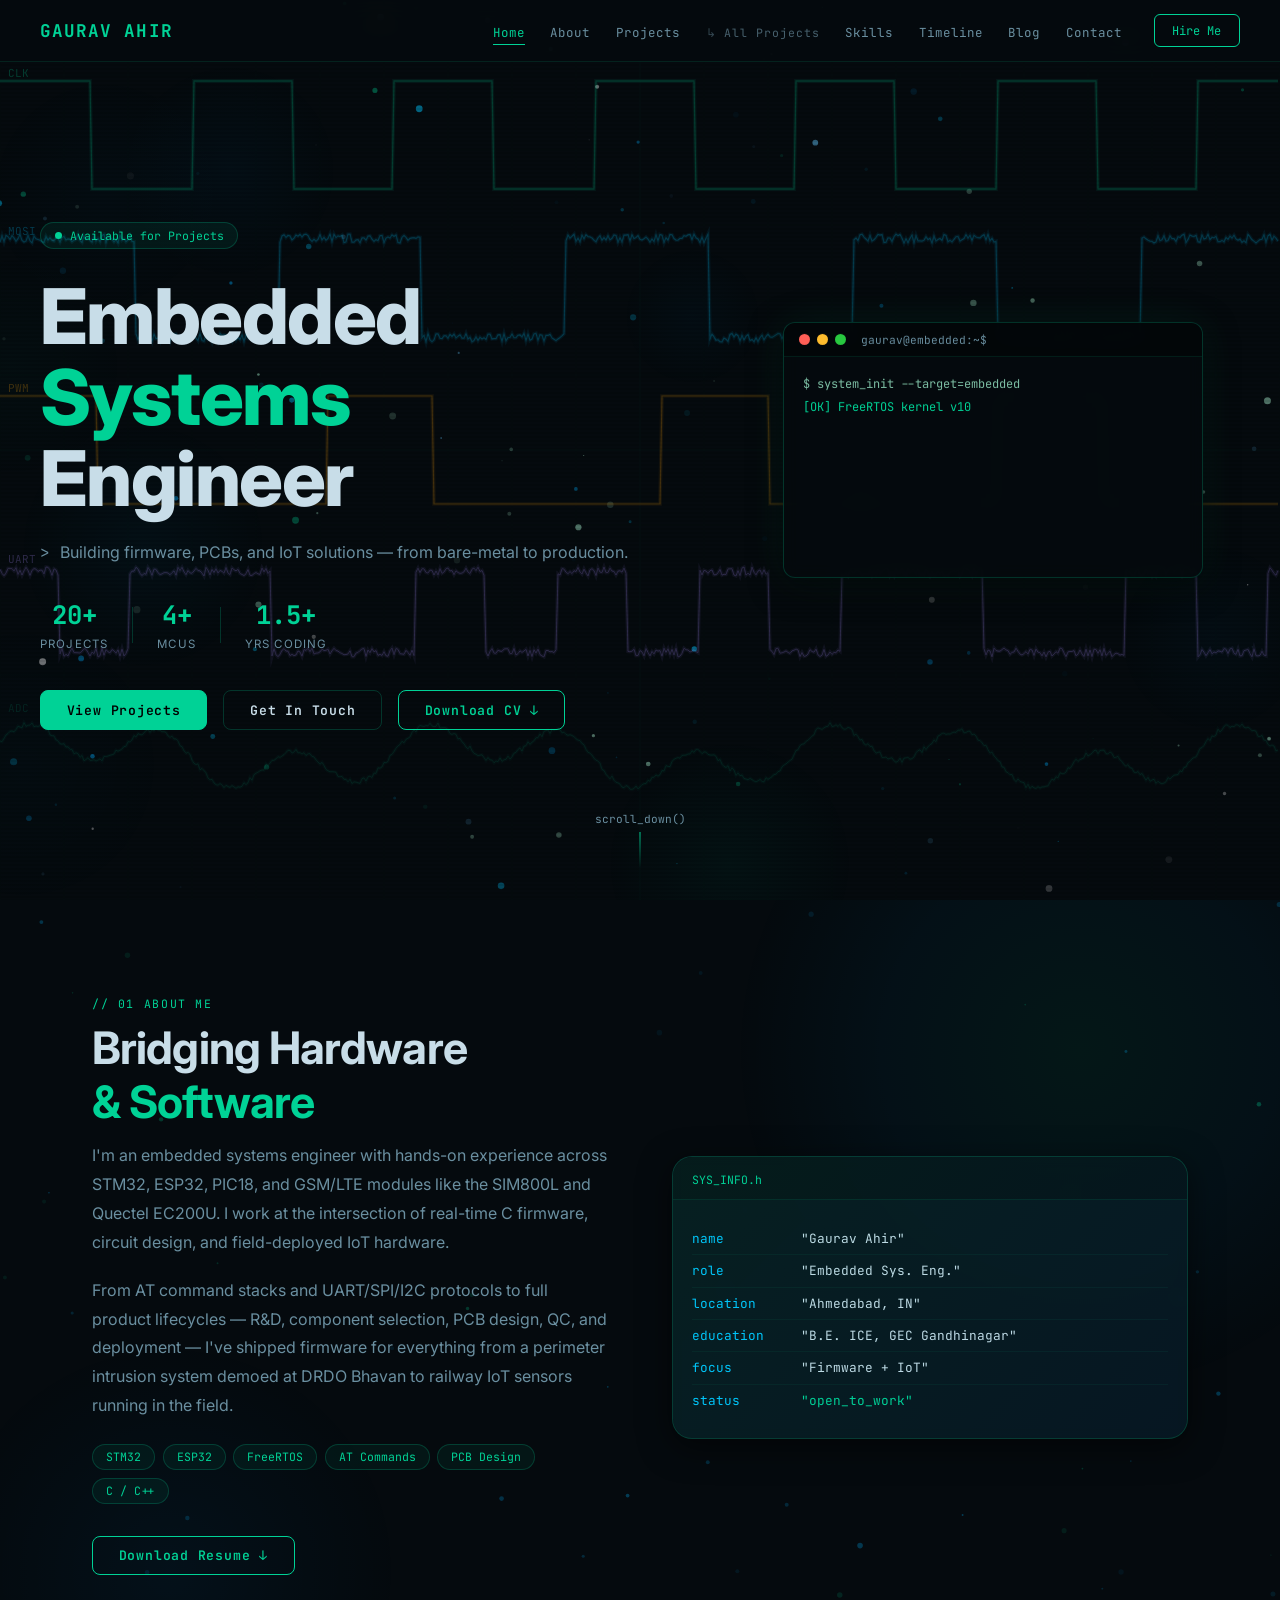
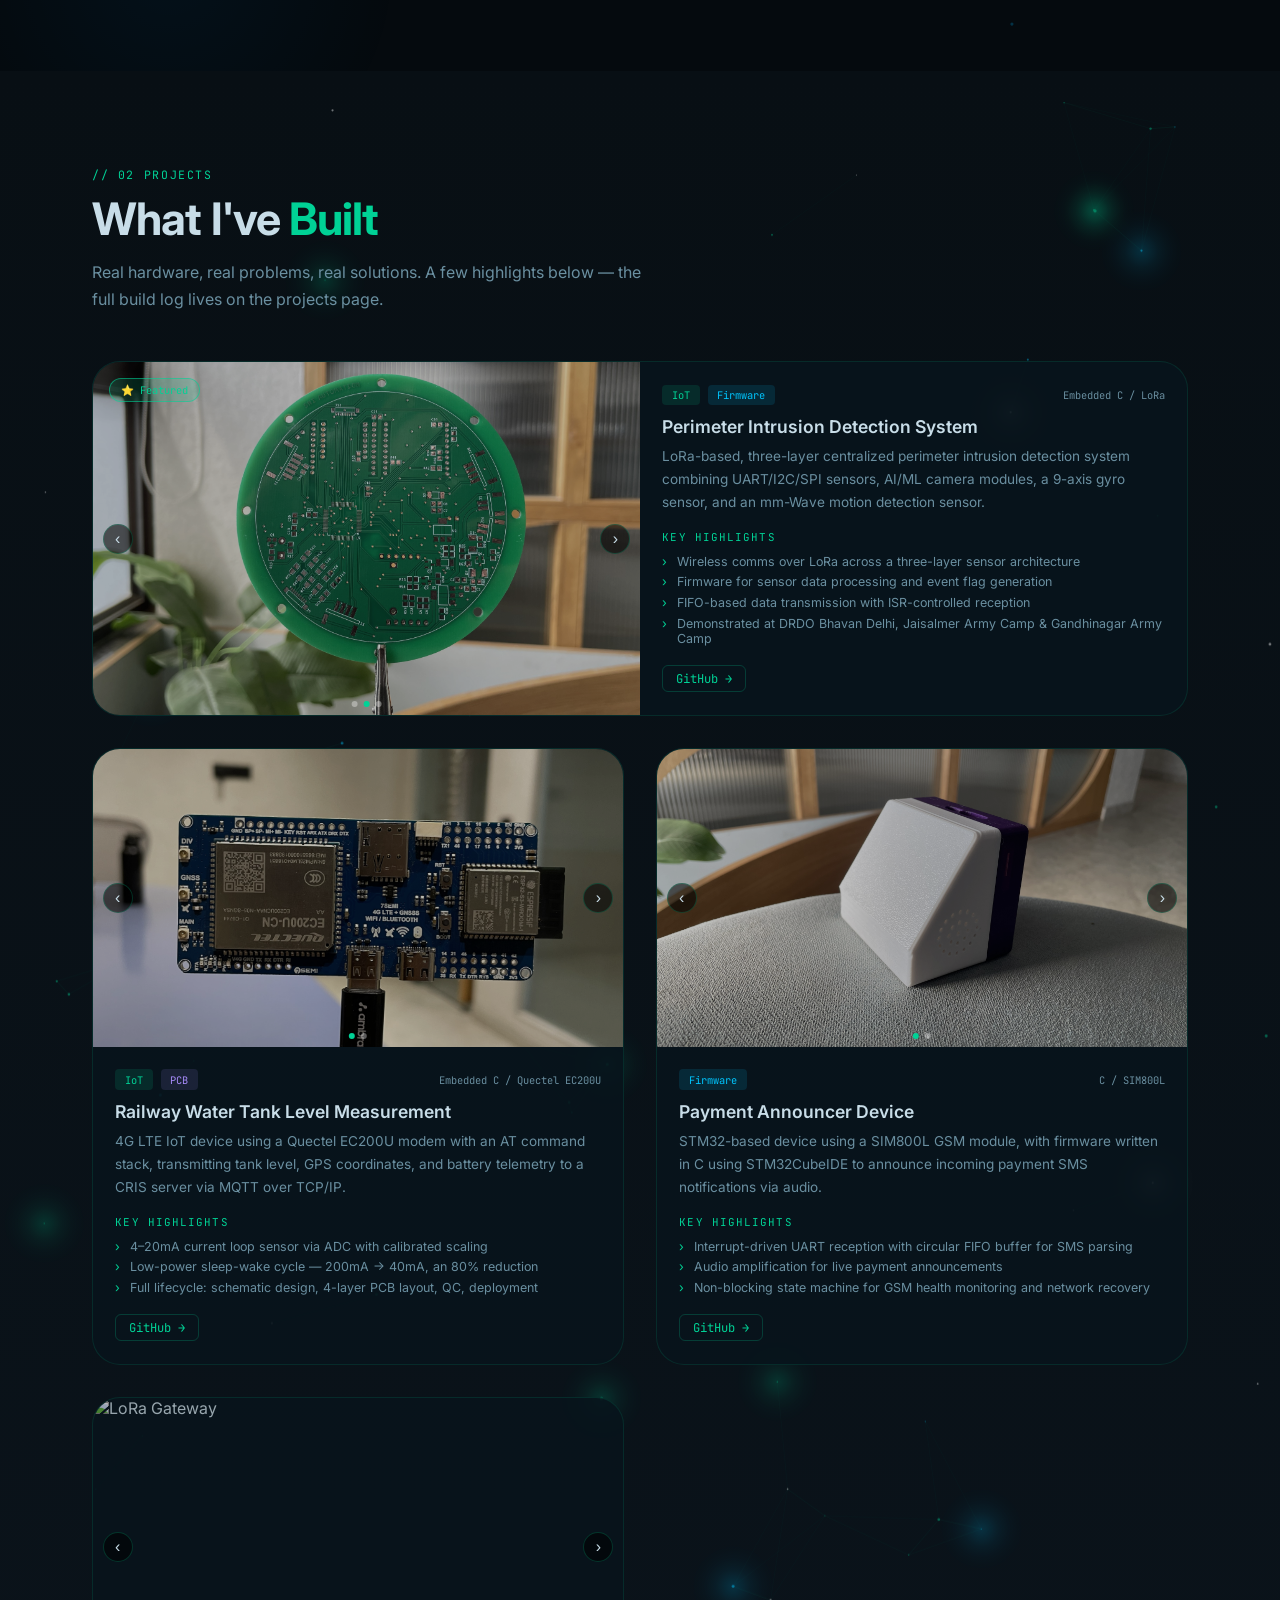
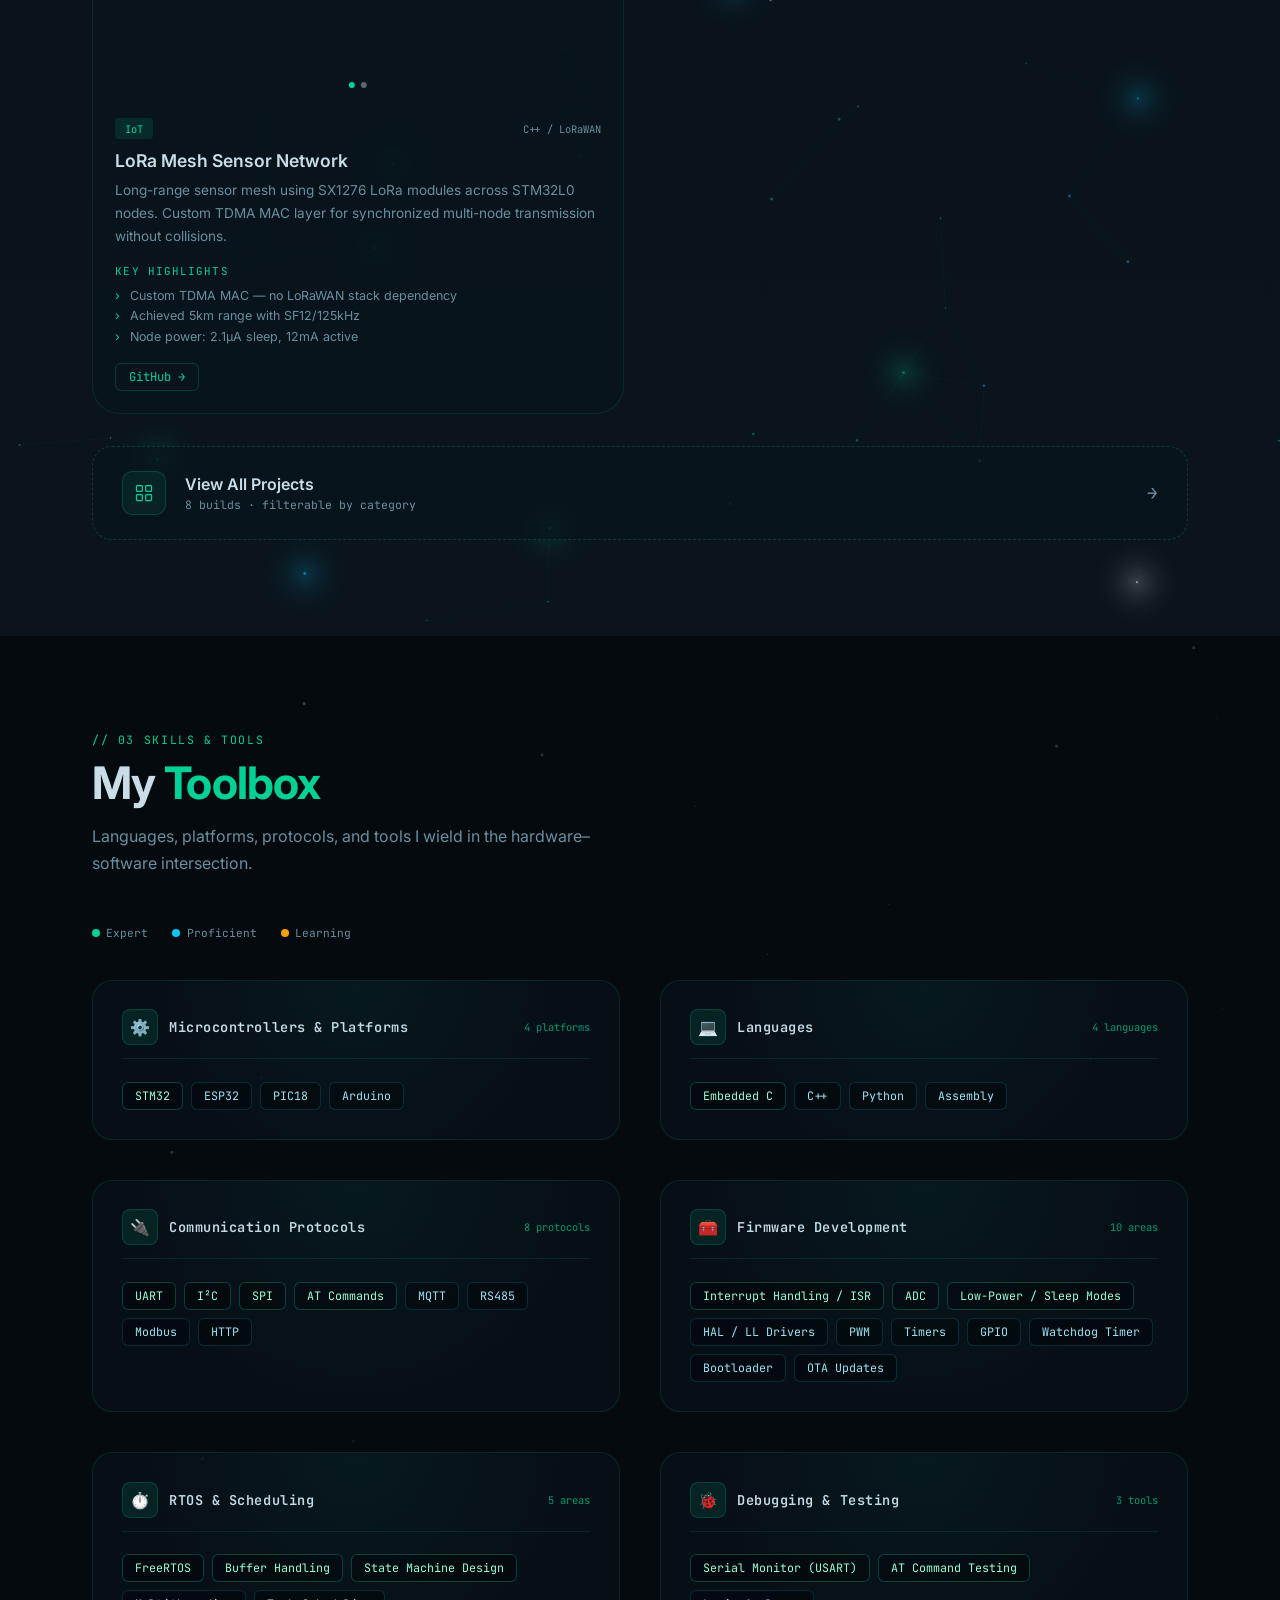
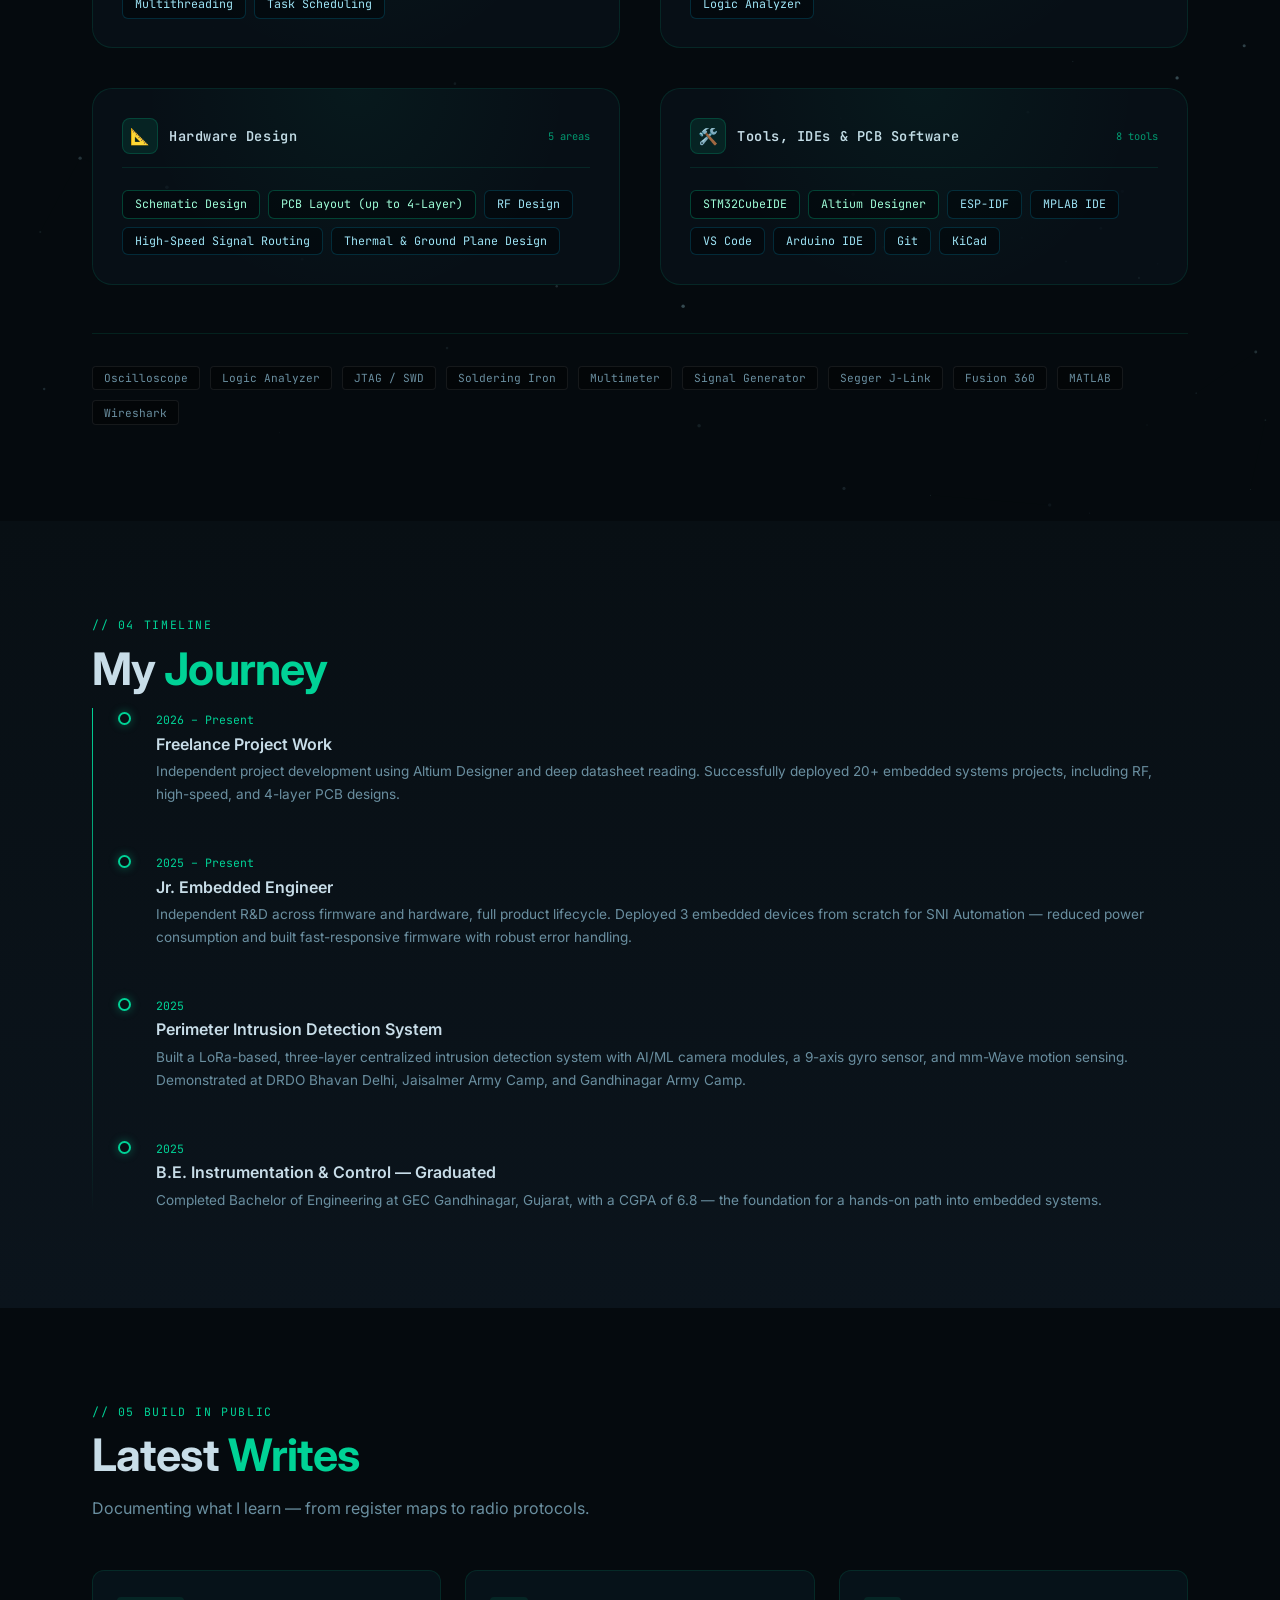
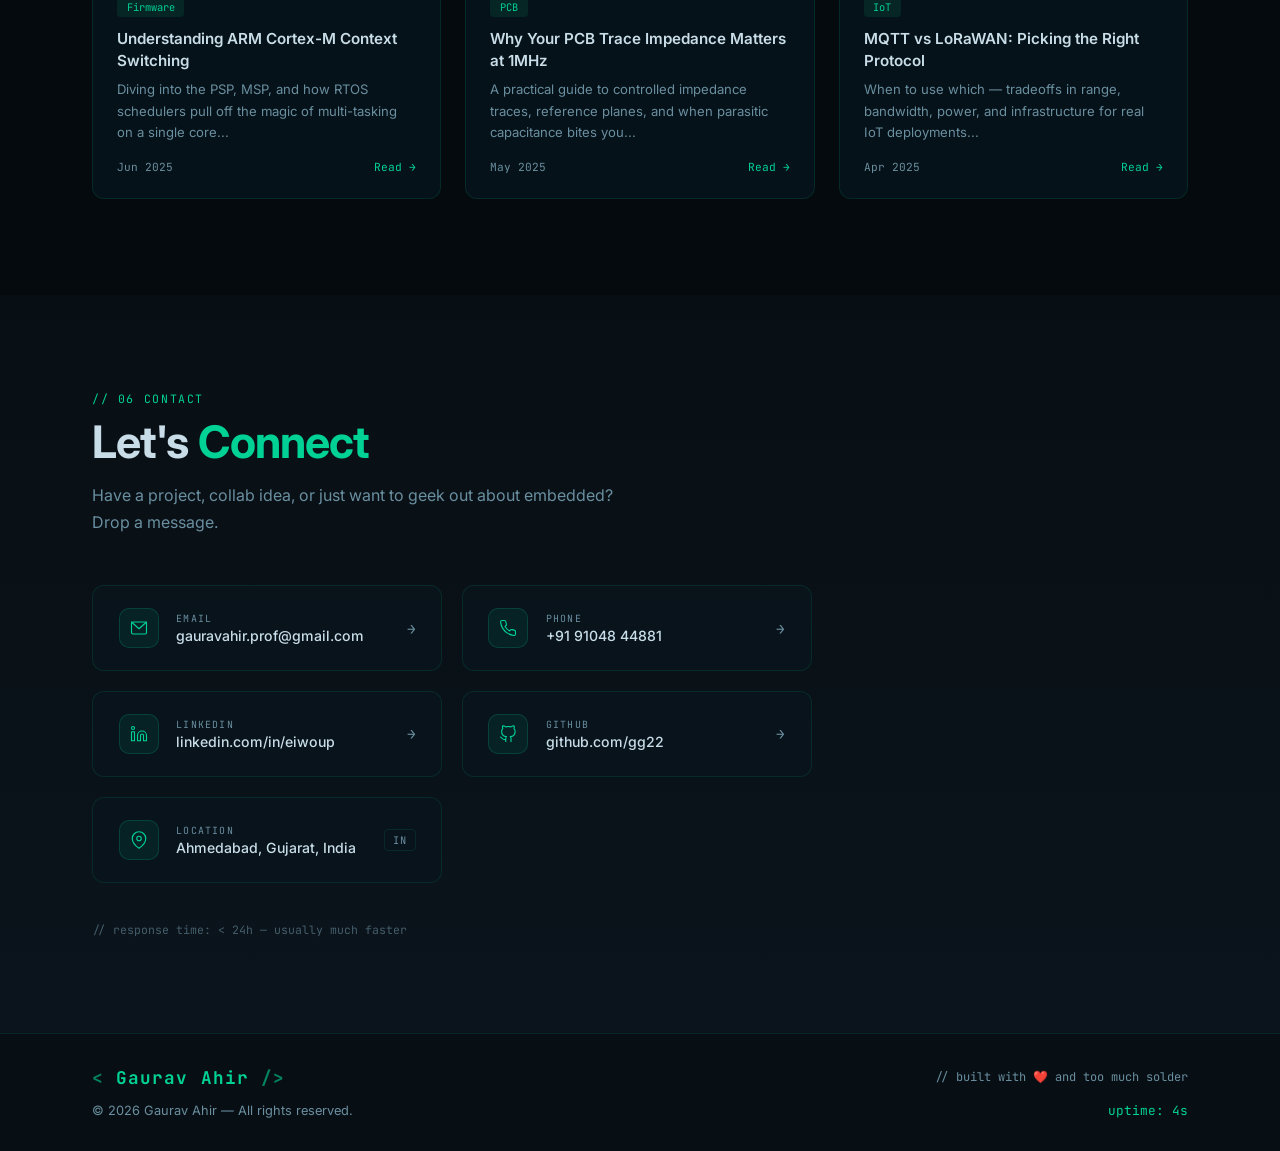
==== commit d122857f: "Update index.html" ====
--- a/index.html
+++ b/index.html
@@ -171,9 +171,6 @@
             <div class="slide"><div class="slide-img-wrap">
               <img src="projectimage/Perimeter_intrusion_detection_system/pids2.jpg" alt="Perimeter Intrusion Detection System - Sensor Node" />
             </div></div>
-            <div class="slide"><div class="slide-img-wrap">
-              <img src="https://images.unsplash.com/photo-1485827404703-89b55fcc595e?w=800&q=80" alt="Perimeter Intrusion Detection System - Field Demo" />
-            </div></div>
           </div>
           <button class="slide-btn prev" onclick="slideProj('track-1','dots-1',-1)">&#8249;</button>
           <button class="slide-btn next" onclick="slideProj('track-1','dots-1',1)">&#8250;</button>
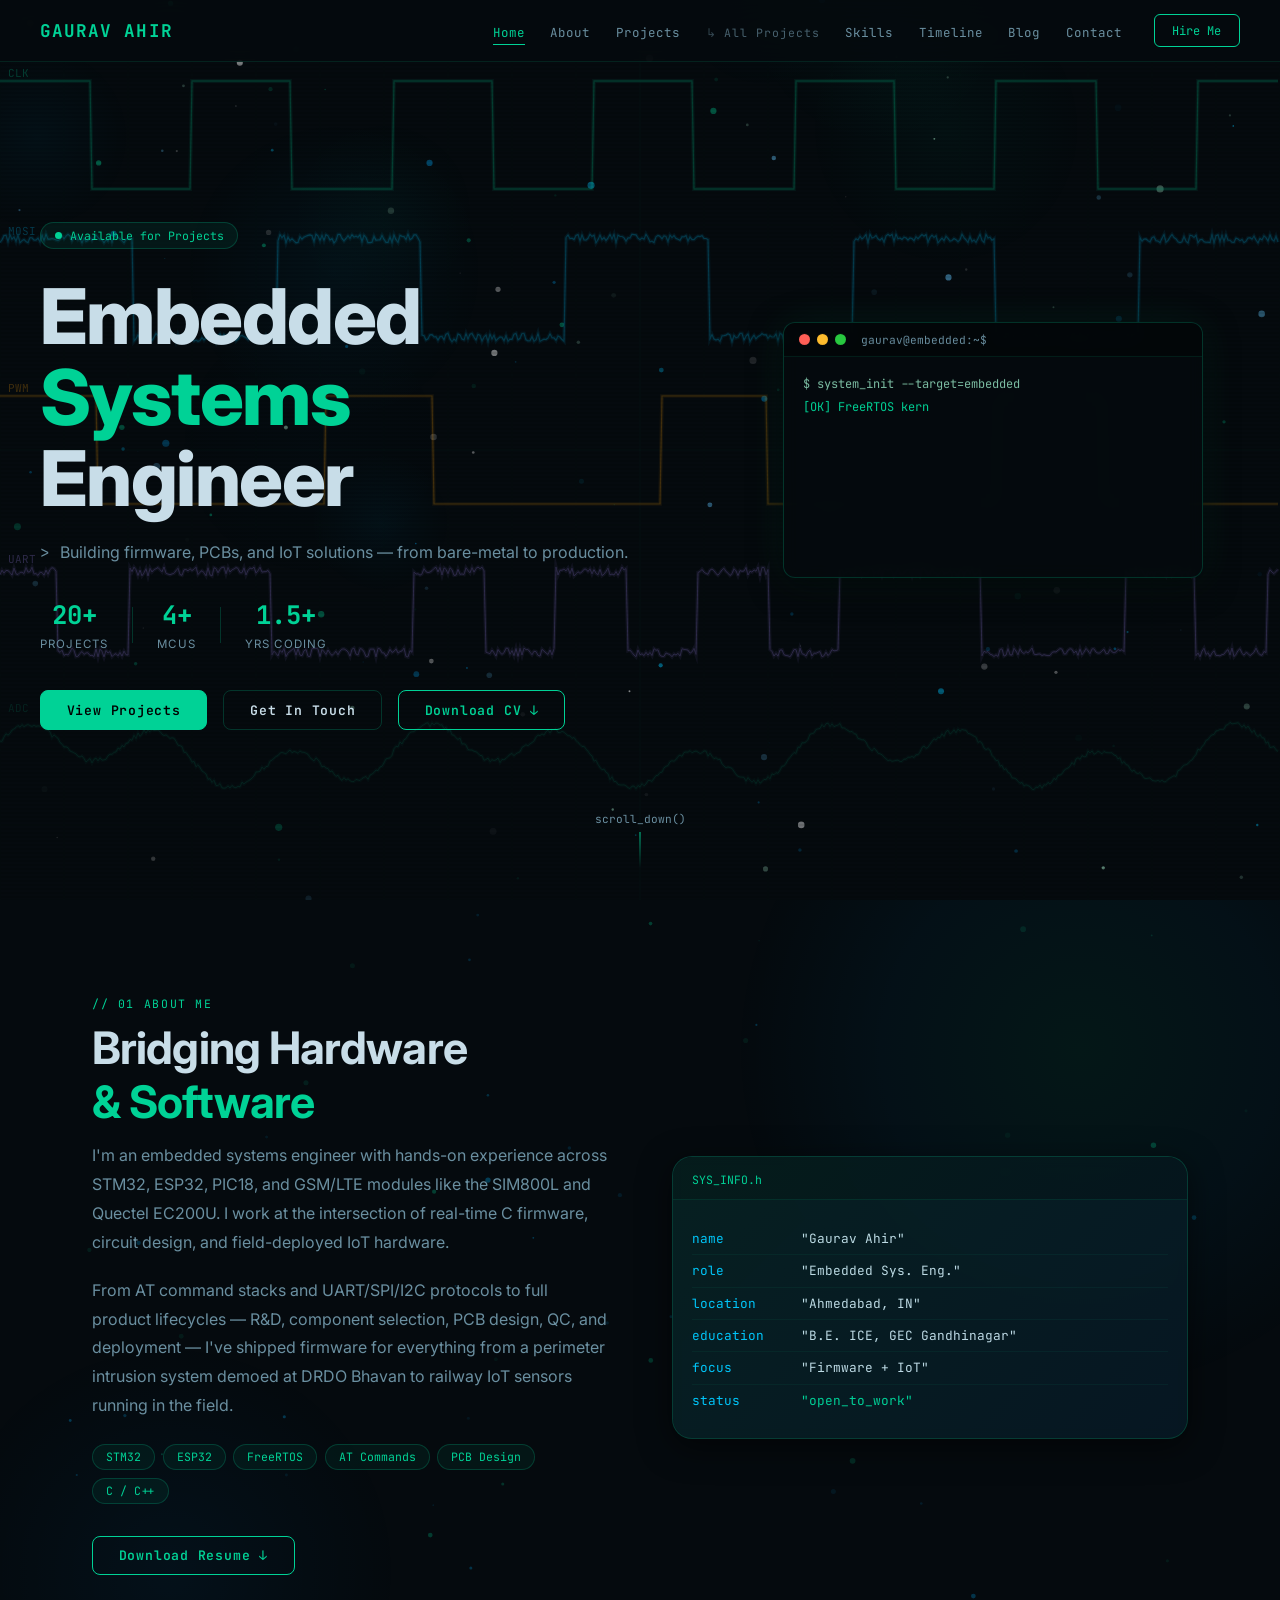
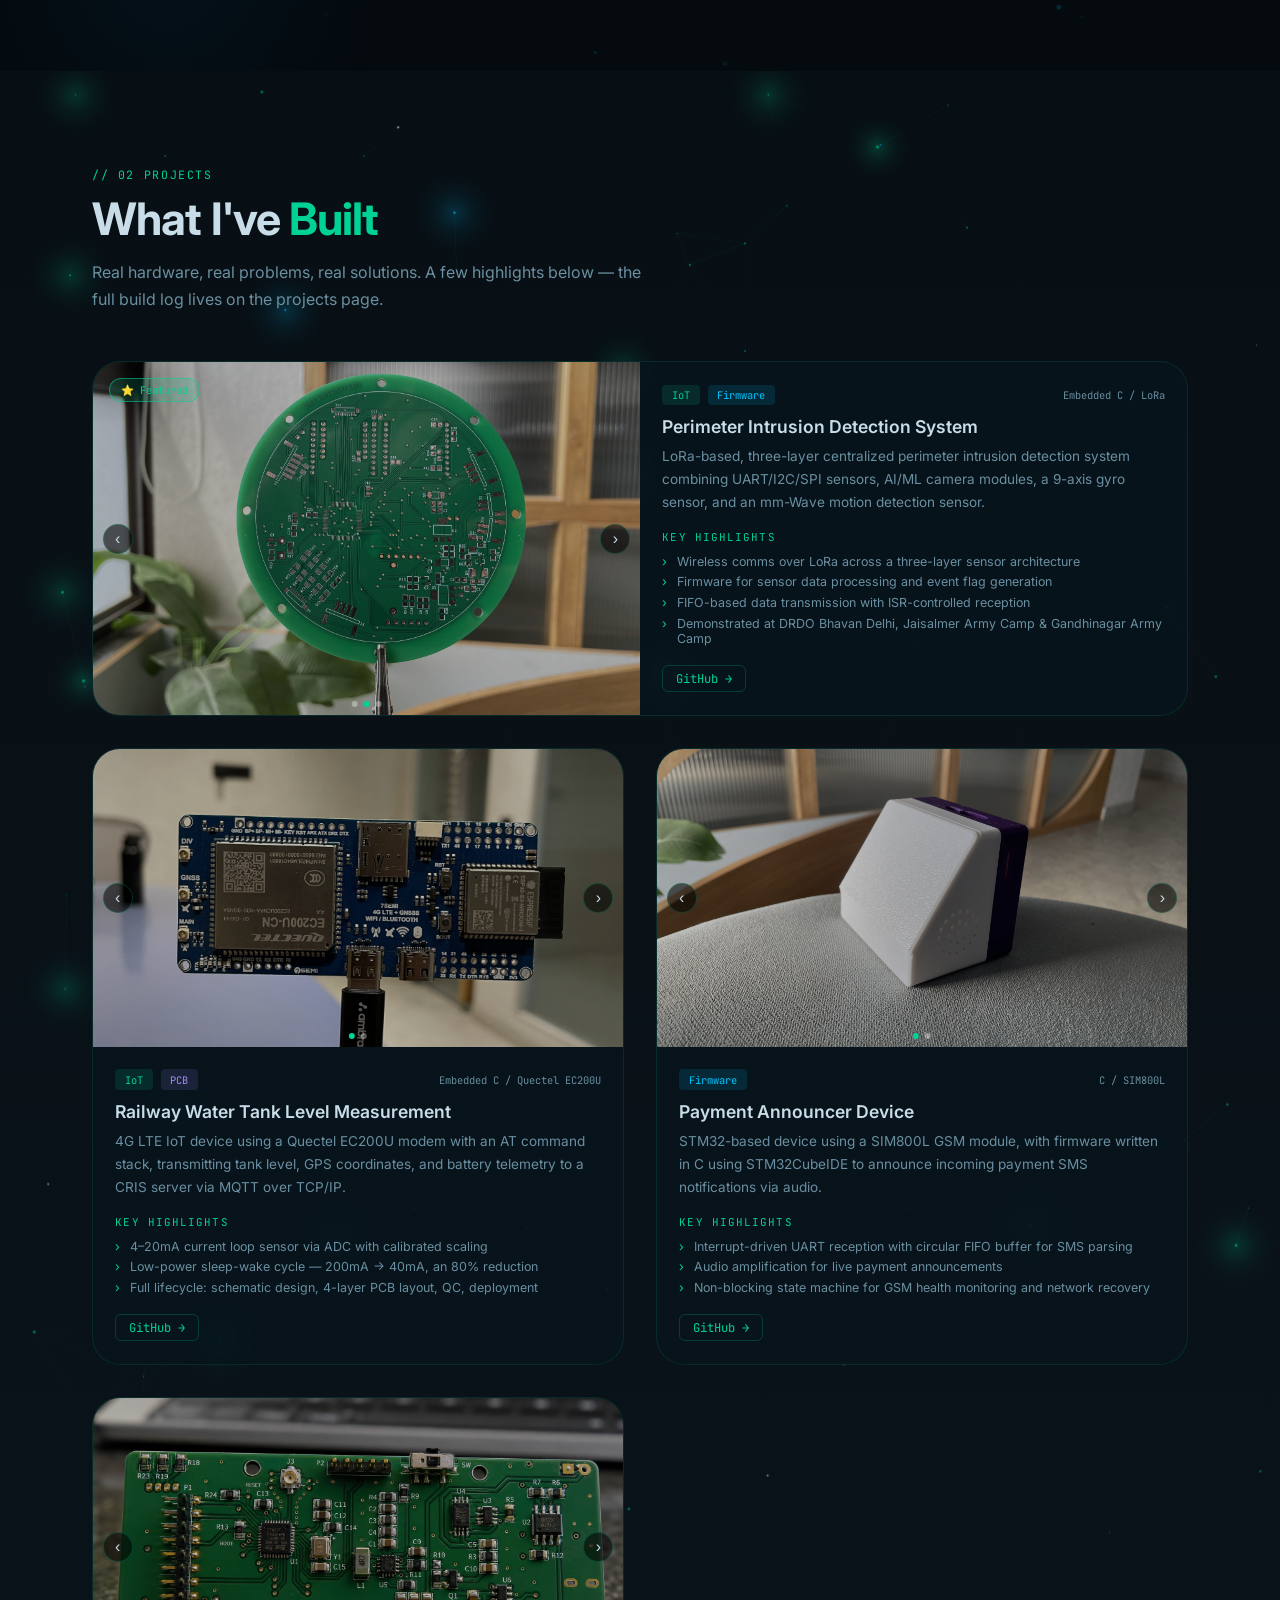
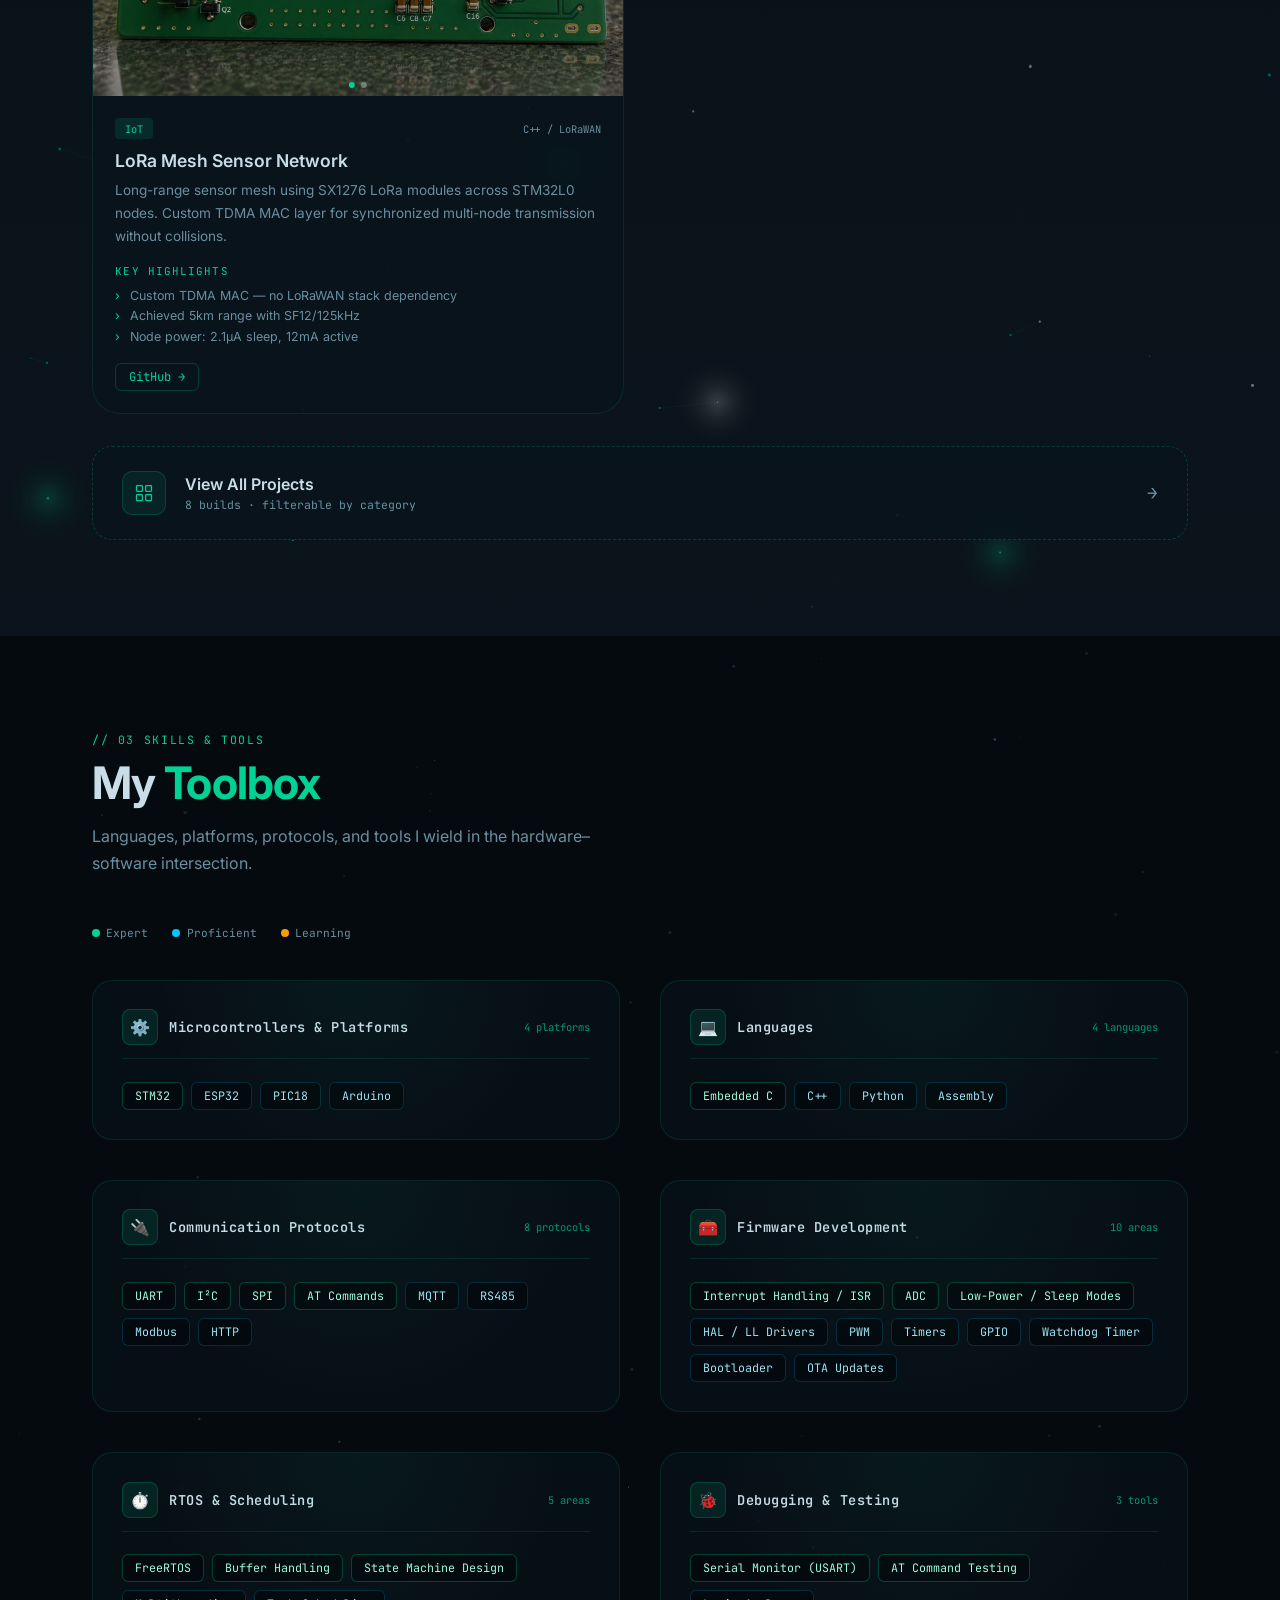
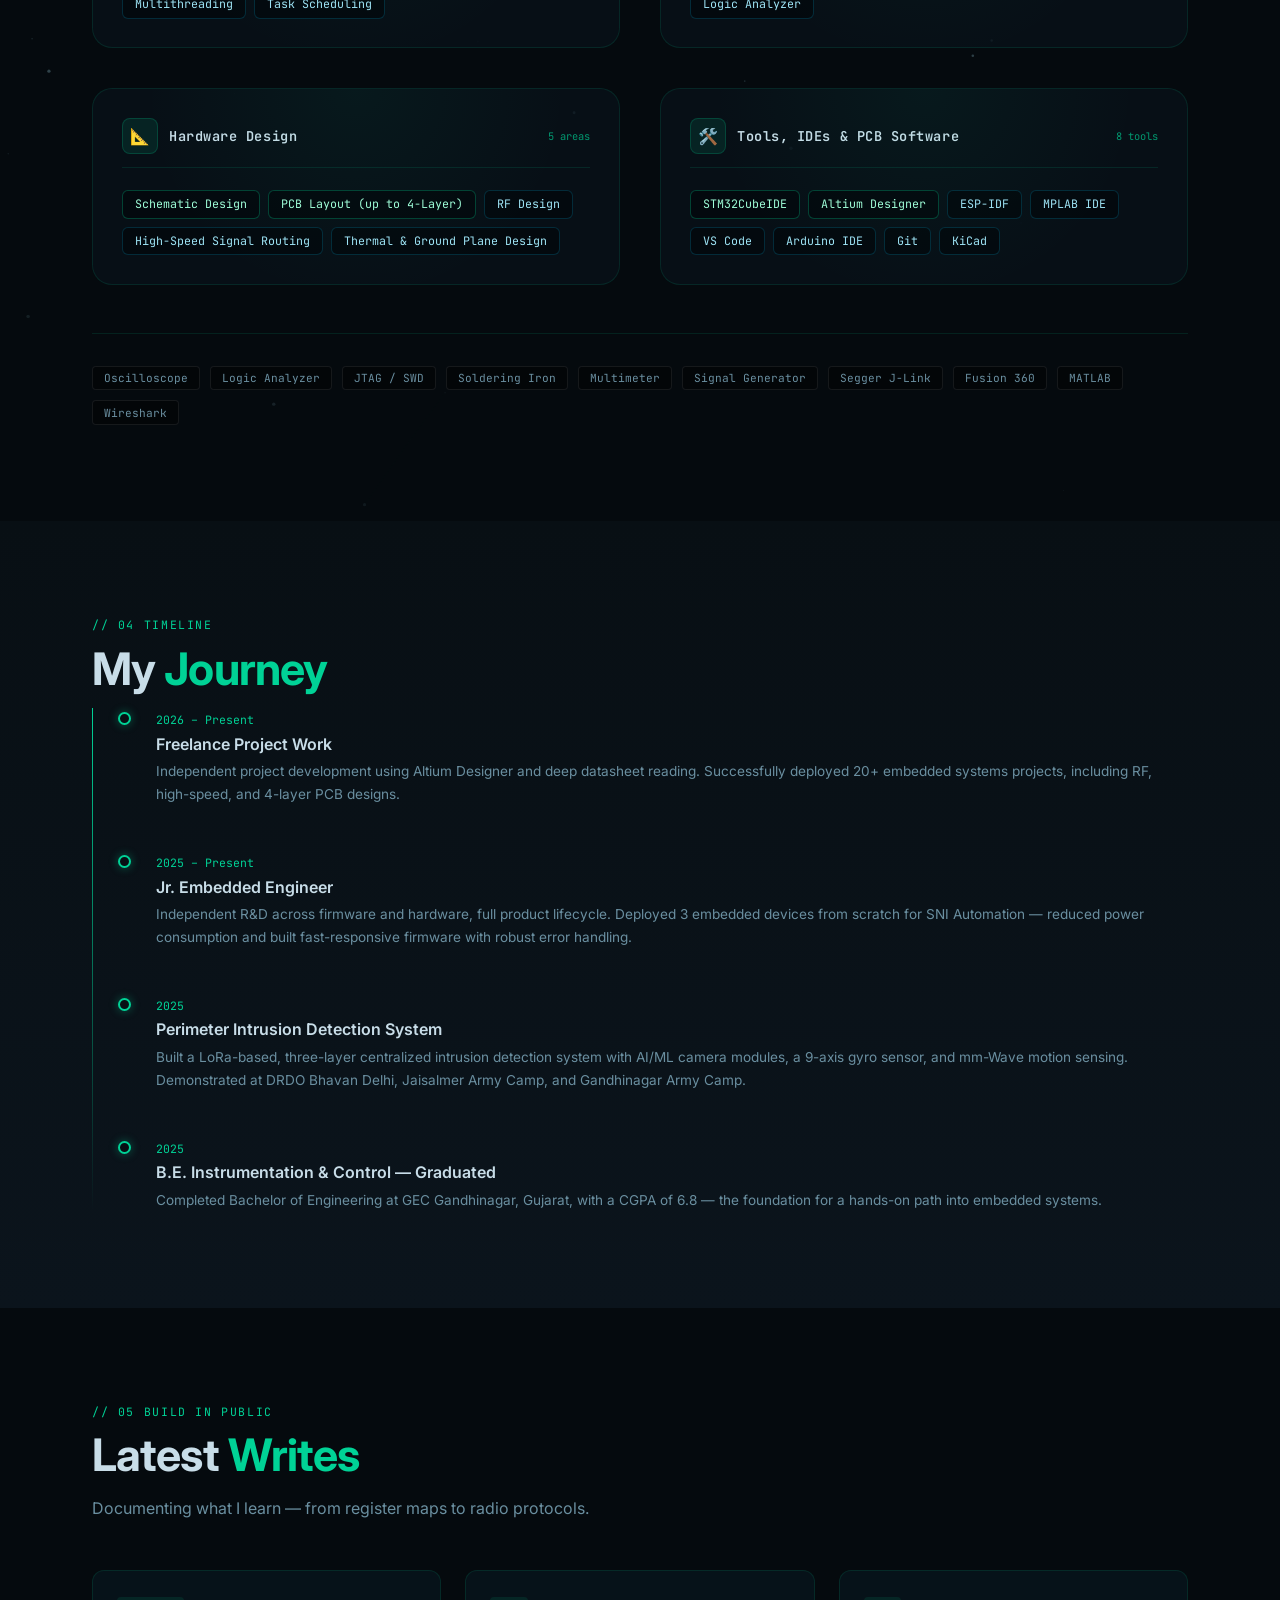
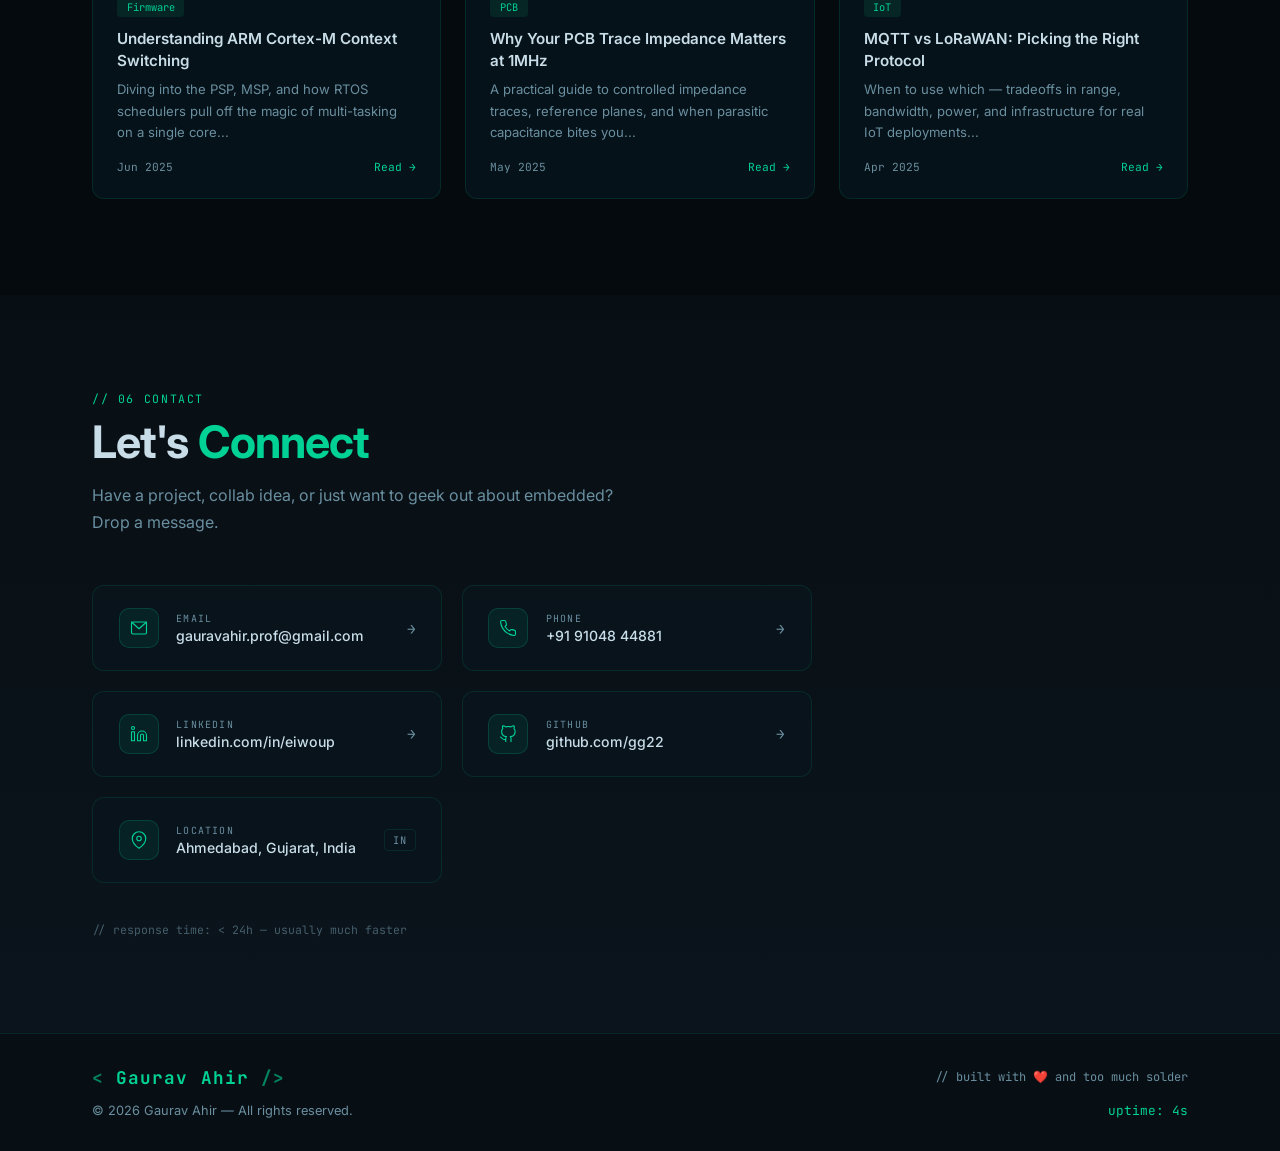
==== commit 14f02315: "Update index.html" ====
--- a/index.html
+++ b/index.html
@@ -283,10 +283,19 @@
         <div class="proj-slider" id="slider-4">
           <div class="slider-track" id="track-4">
             <div class="slide"><div class="slide-img-wrap">
-              <img src="https://images.unsplash.com/photo-1558618666-fcd25c85cd64?w=800&q=80" alt="LoRa Gateway" />
-            </div></div>
-            <div class="slide"><div class="slide-img-wrap">
-              <img src="https://images.unsplash.com/photo-1504384308090-c894fdcc538d?w=800&q=80" alt="LoRa Mesh Network" />
+              <img src="projectimage/Put_To_Light/puttolight1.jpg" alt="LoRa Gateway" />
+            </div></div>
+            <div class="slide"><div class="slide-img-wrap">
+              <img src="projectimage/Put_To_Light/puttolight2.jpg" alt="LoRa Gateway" />
+            </div></div>
+              <div class="slide"><div class="slide-img-wrap">
+              <img src="projectimage/Put_To_Light/puttolight3.jpg" alt="LoRa Gateway" />
+            </div></div>
+              <div class="slide"><div class="slide-img-wrap">
+              <img src="projectimage/Put_To_Light/puttolight4.jpg" alt="LoRa Gateway" />
+            </div></div>
+              <div class="slide"><div class="slide-img-wrap">
+              <img src="projectimage/Put_To_Light/puttolight5.jpg" alt="LoRa Gateway" />
             </div></div>
           </div>
           <button class="slide-btn prev" onclick="slideProj('track-4','dots-4',-1)">&#8249;</button>
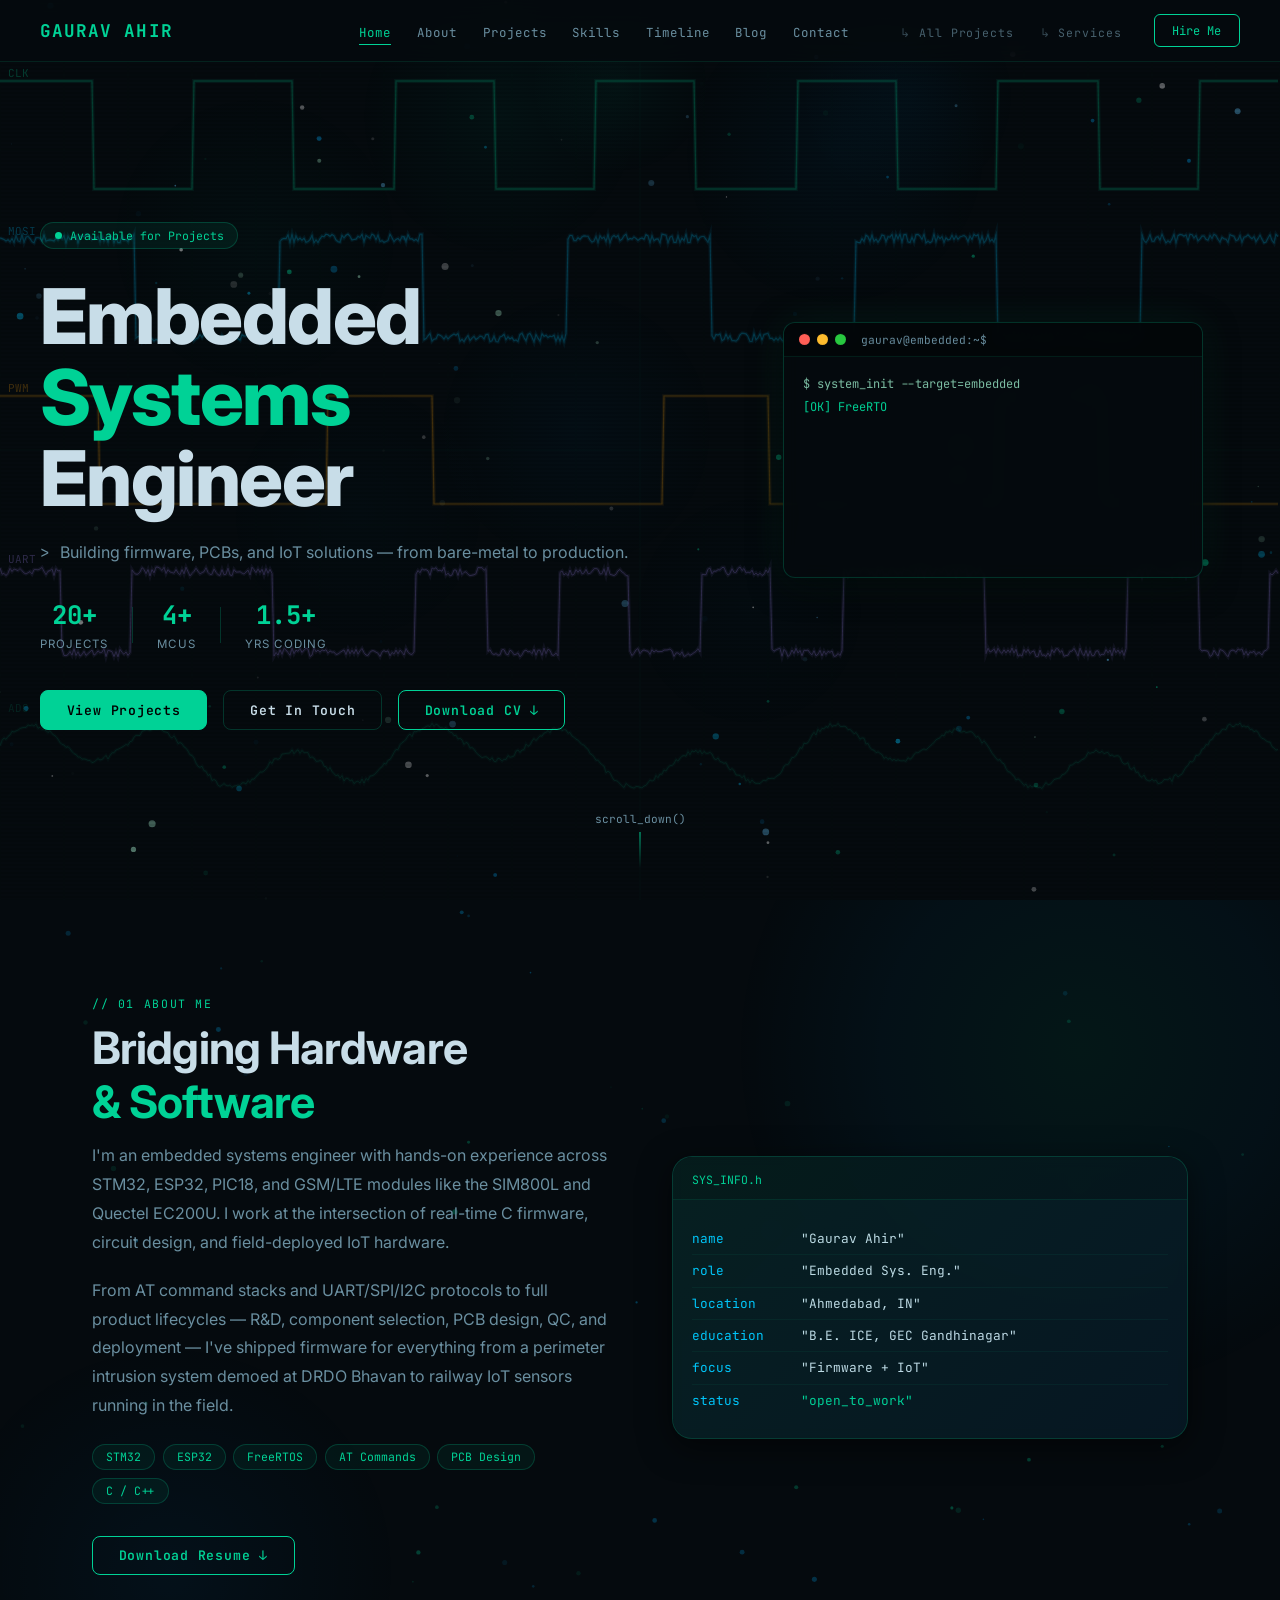
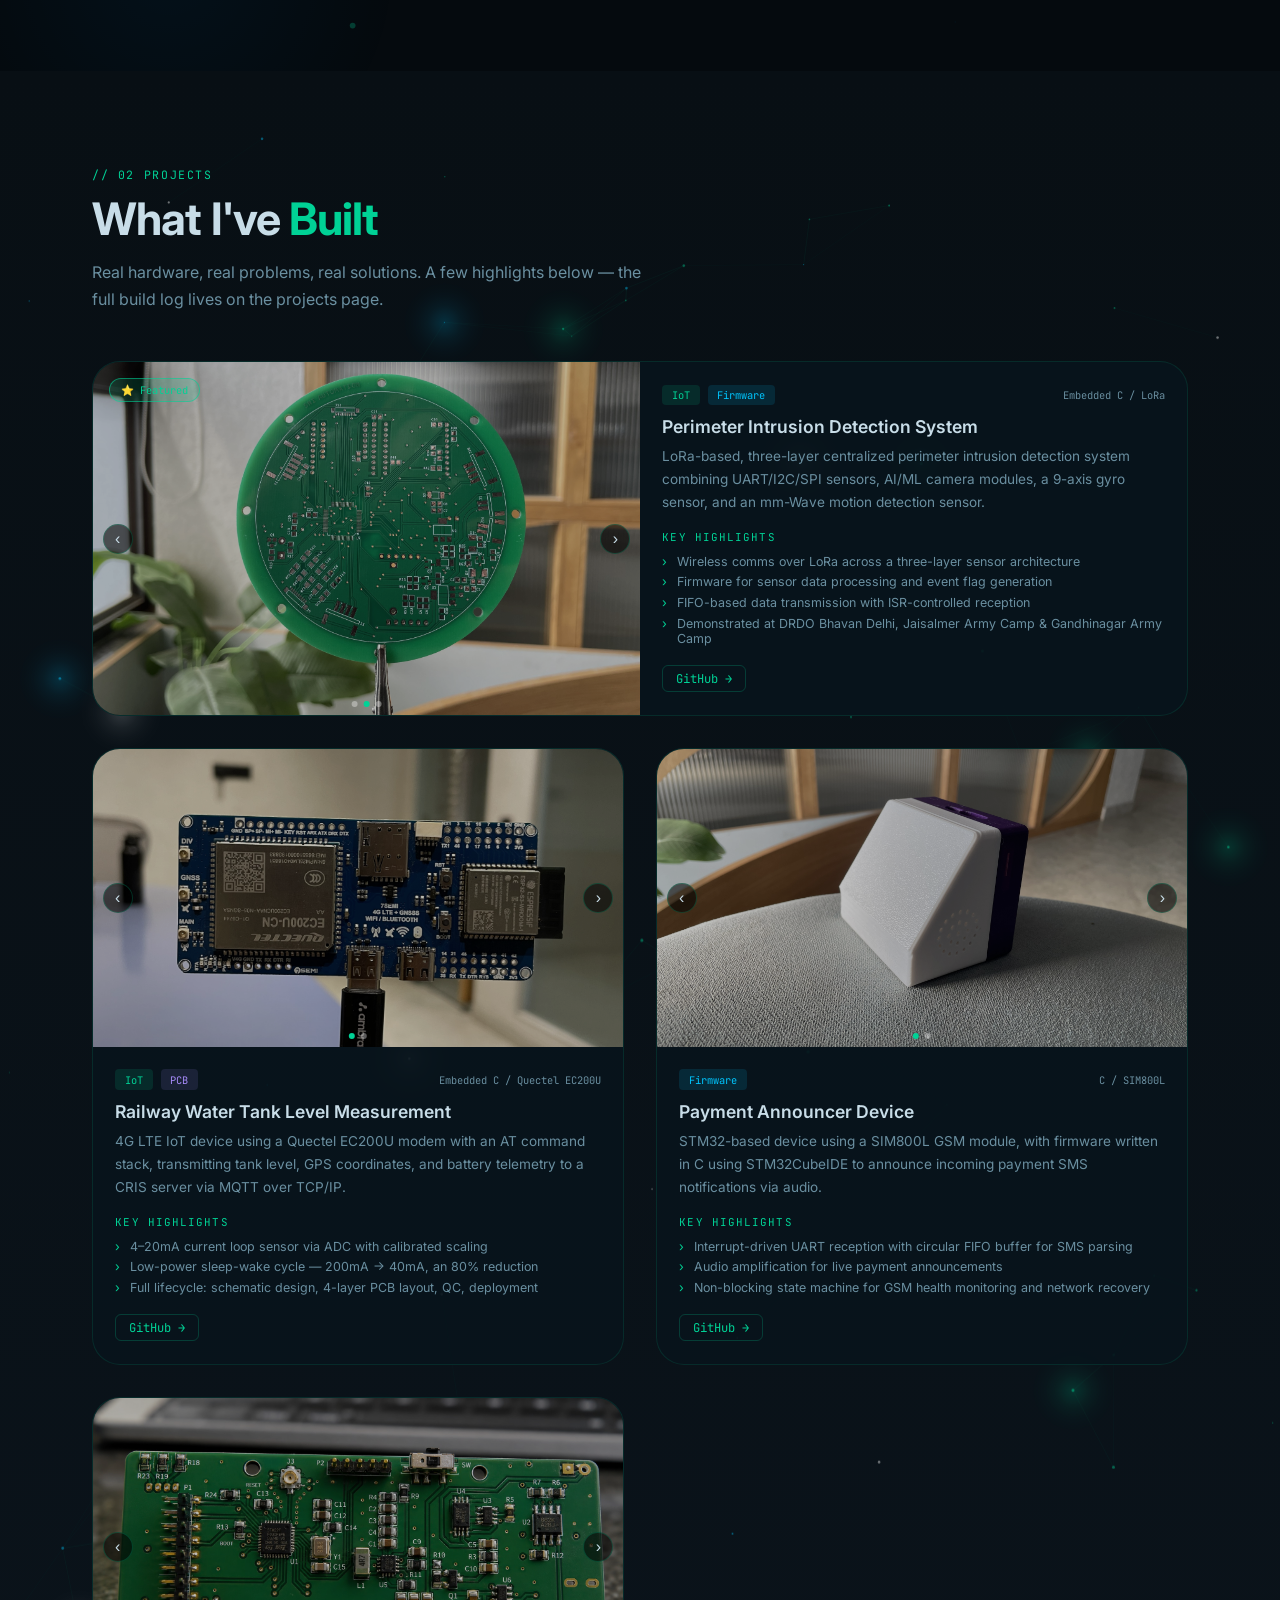
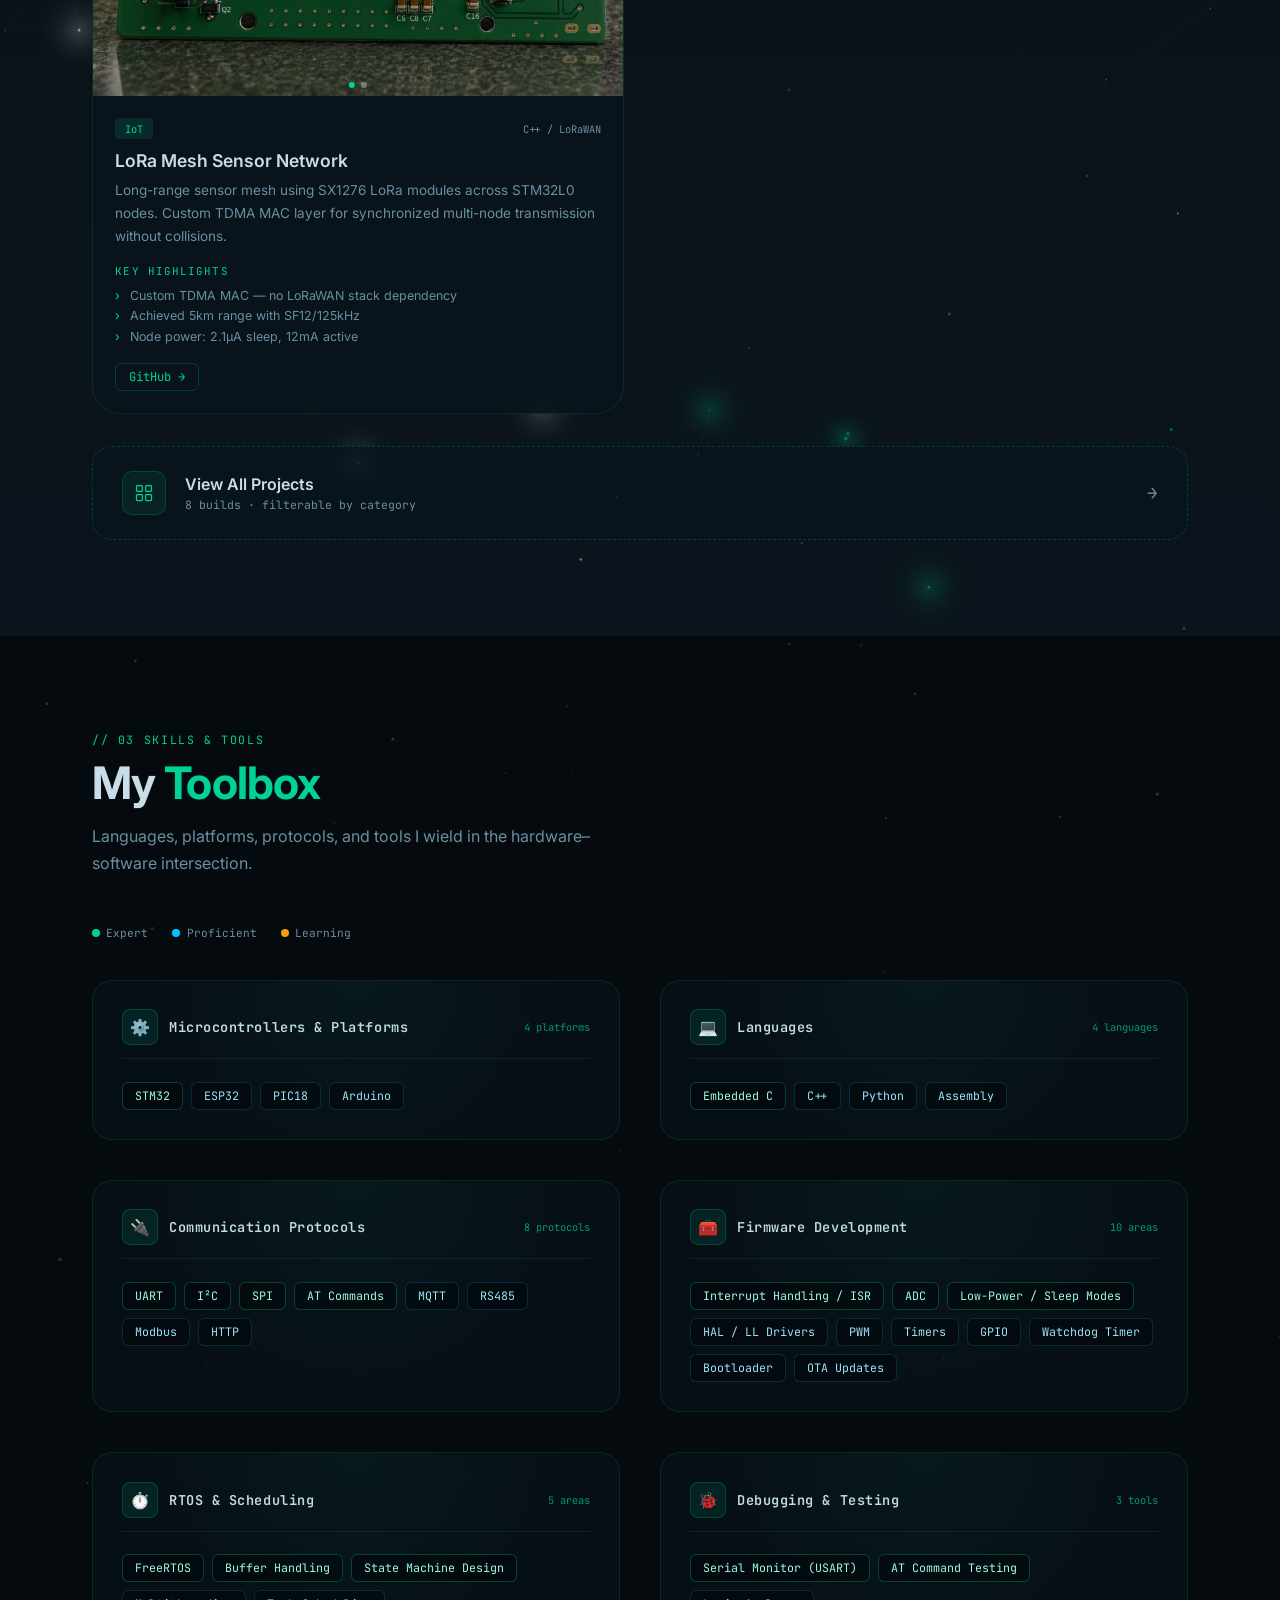
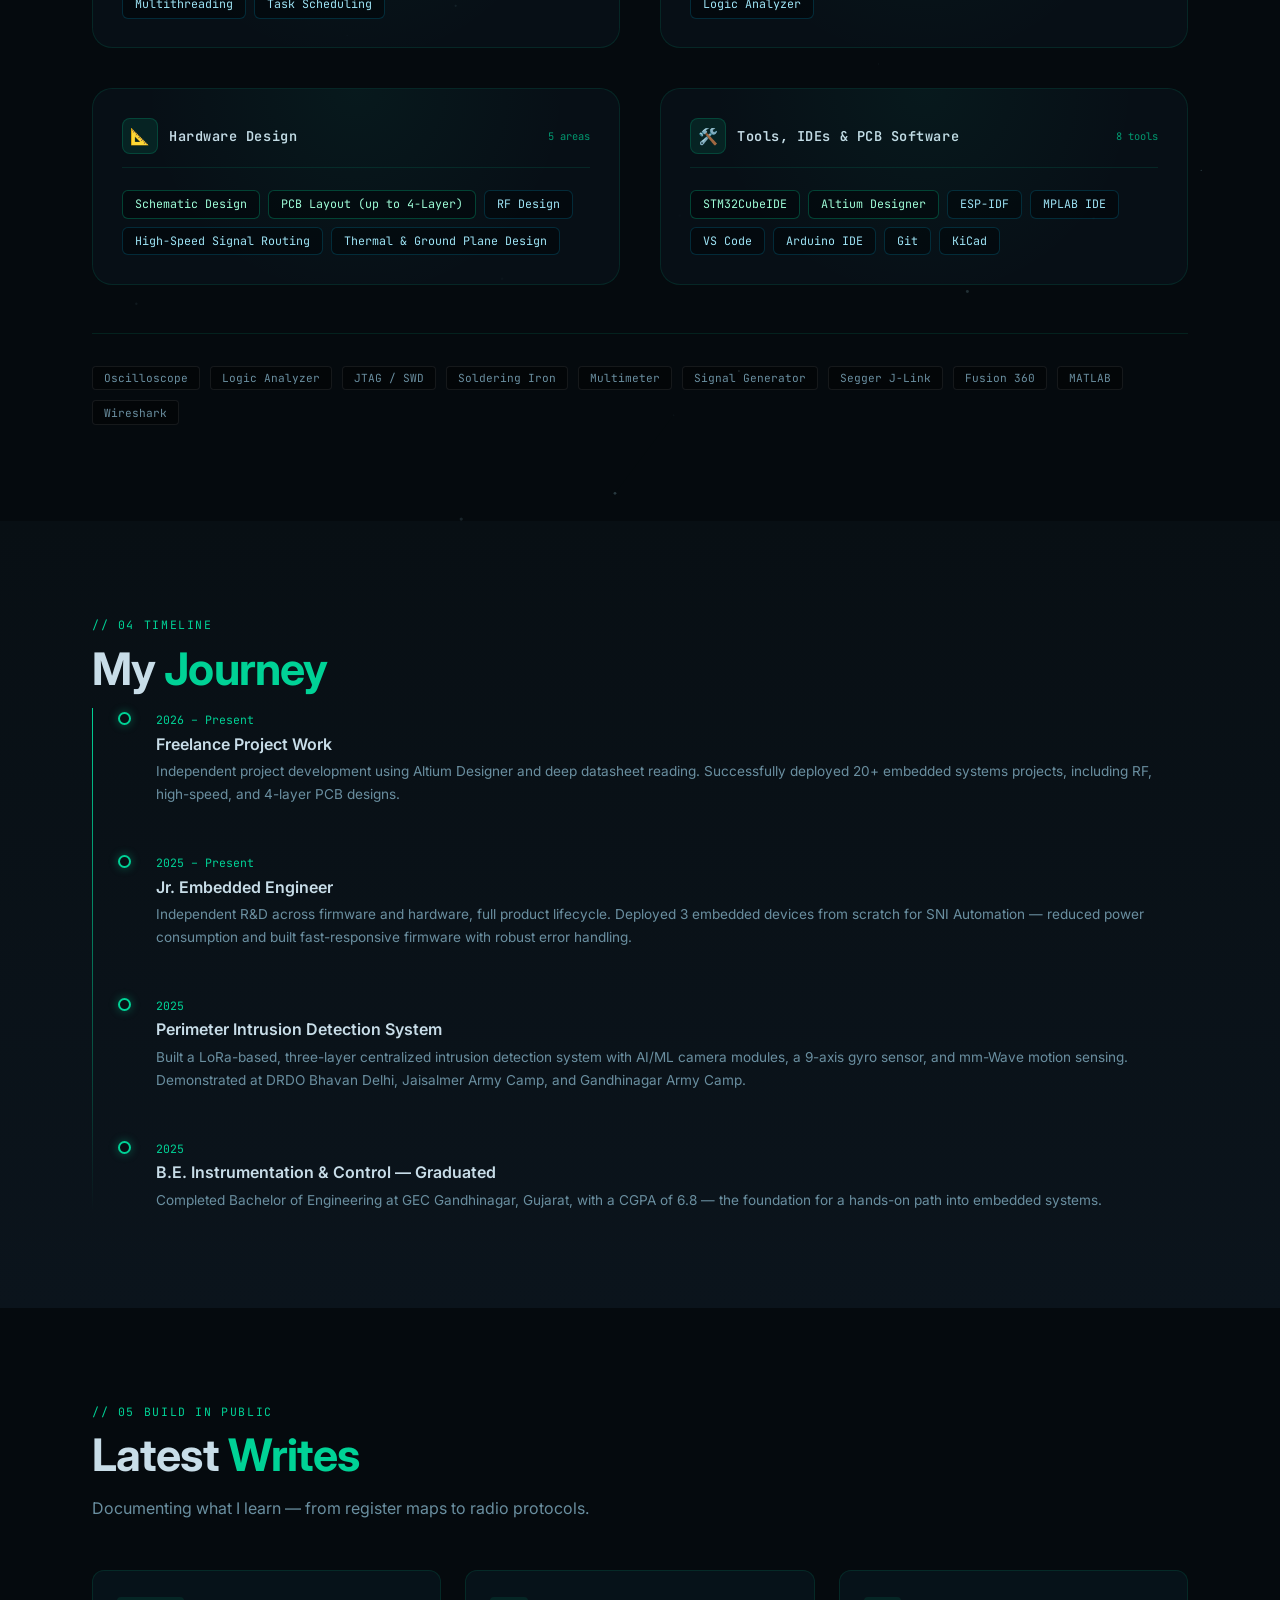
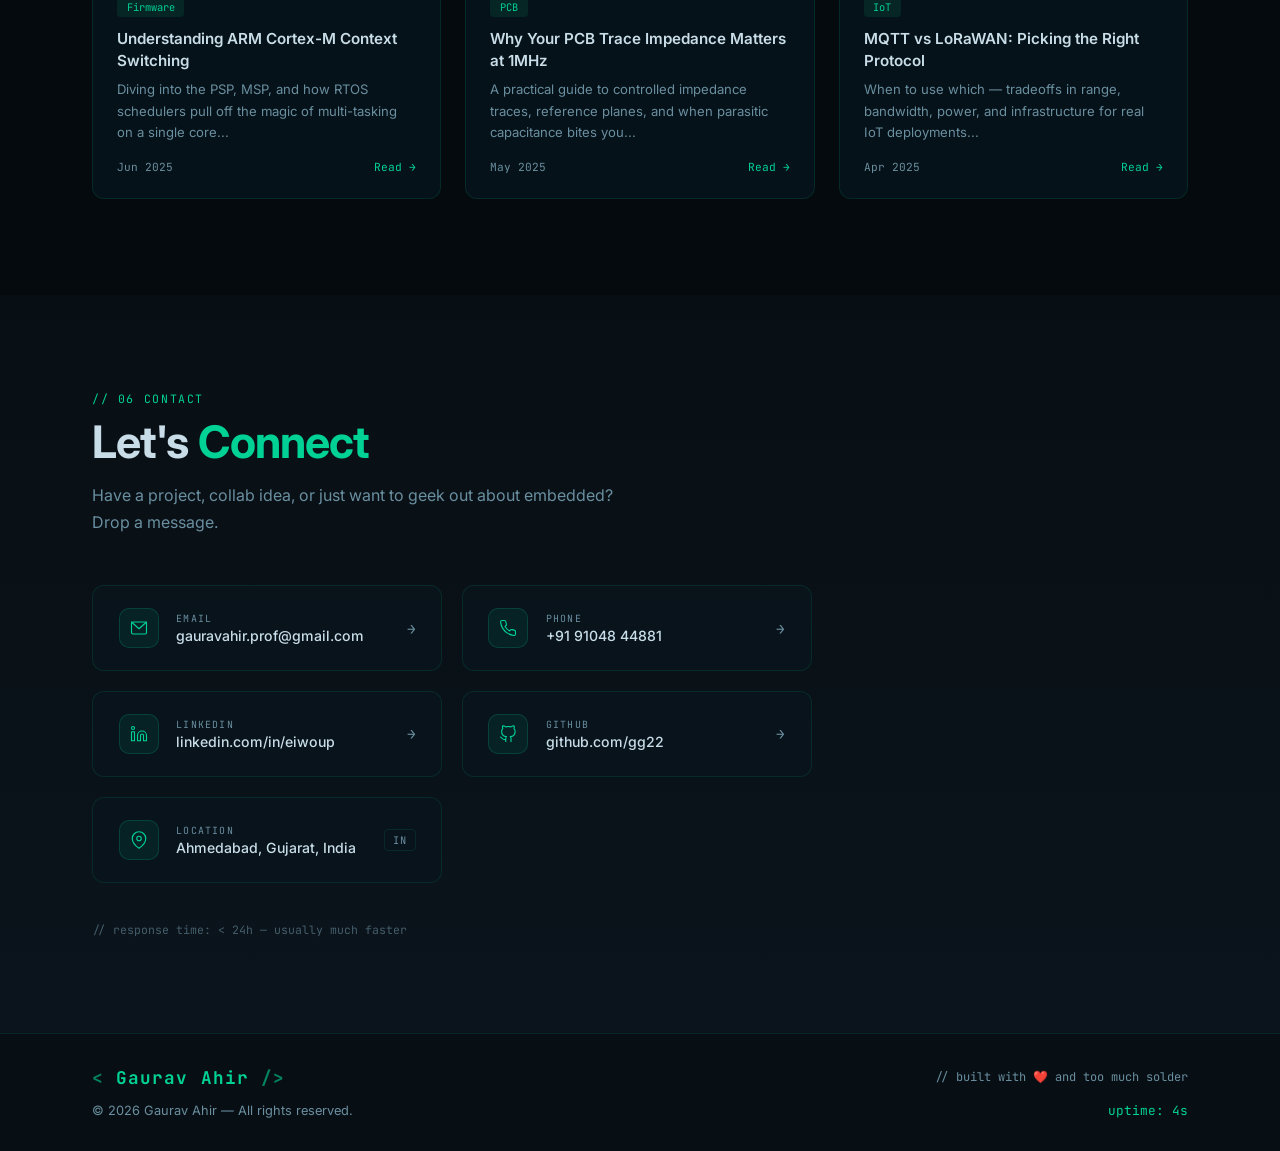
==== commit 8cb33282: "Update navigation links in index.html Added 'All Projects' and 'Services' links to the navigation." ====
--- a/index.html
+++ b/index.html
@@ -23,11 +23,13 @@
     <li><a href="#hero"     class="nav-link active">Home</a></li>
     <li><a href="#about"    class="nav-link">About</a></li>
     <li><a href="#projects" class="nav-link">Projects</a></li>
-    <li><a href="projects.html" class="nav-link nav-link-sub">All Projects</a></li>
     <li><a href="#skills"   class="nav-link">Skills</a></li>
     <li><a href="#timeline" class="nav-link">Timeline</a></li>
     <li><a href="#blog"     class="nav-link">Blog</a></li>
     <li><a href="#contact"  class="nav-link">Contact</a></li>
+    <li class="nav-sep"></li>
+    <li><a href="projects.html" class="nav-link nav-link-sub">All Projects</a></li>
+    <li><a href="services.html" class="nav-link nav-link-sub">Services</a></li>
   </ul>
   <a href="#contact" class="nav-cta">Hire Me</a>
   <button class="nav-hamburger" id="hamburger" aria-label="Toggle menu">
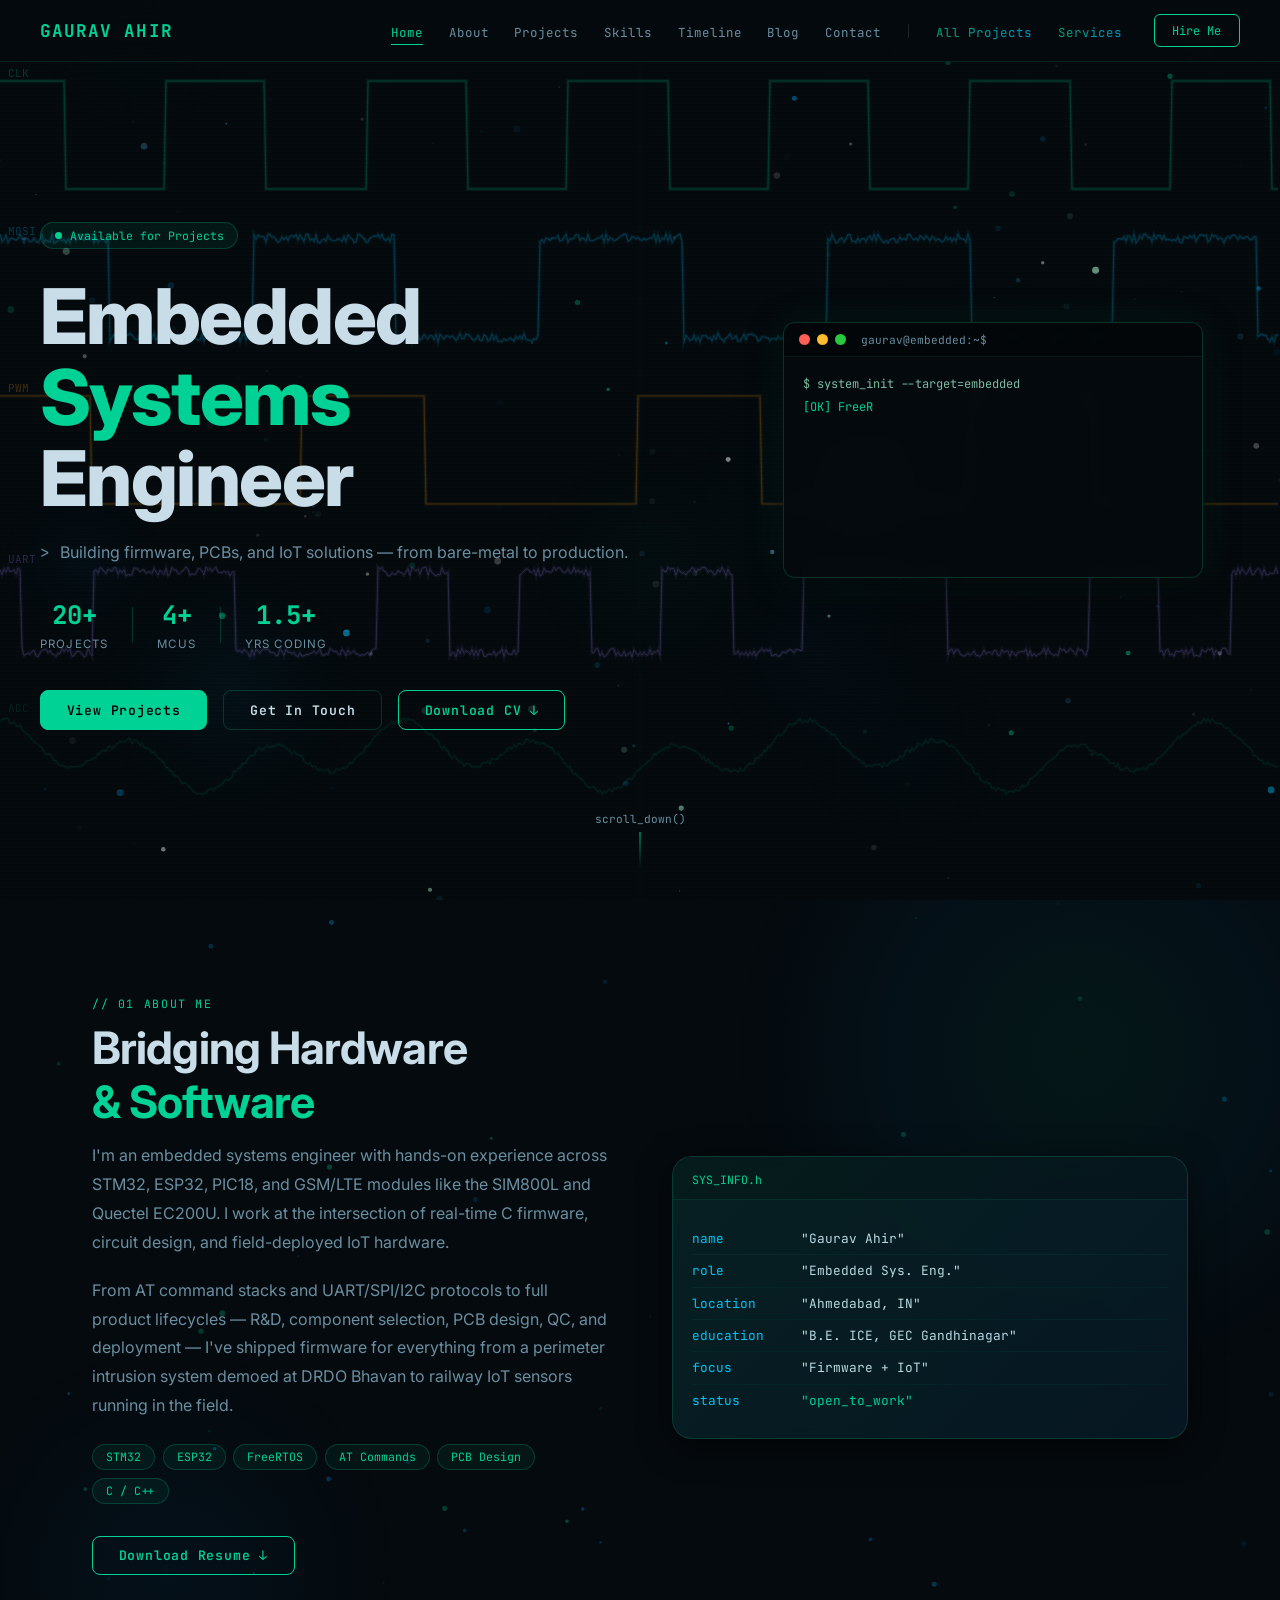
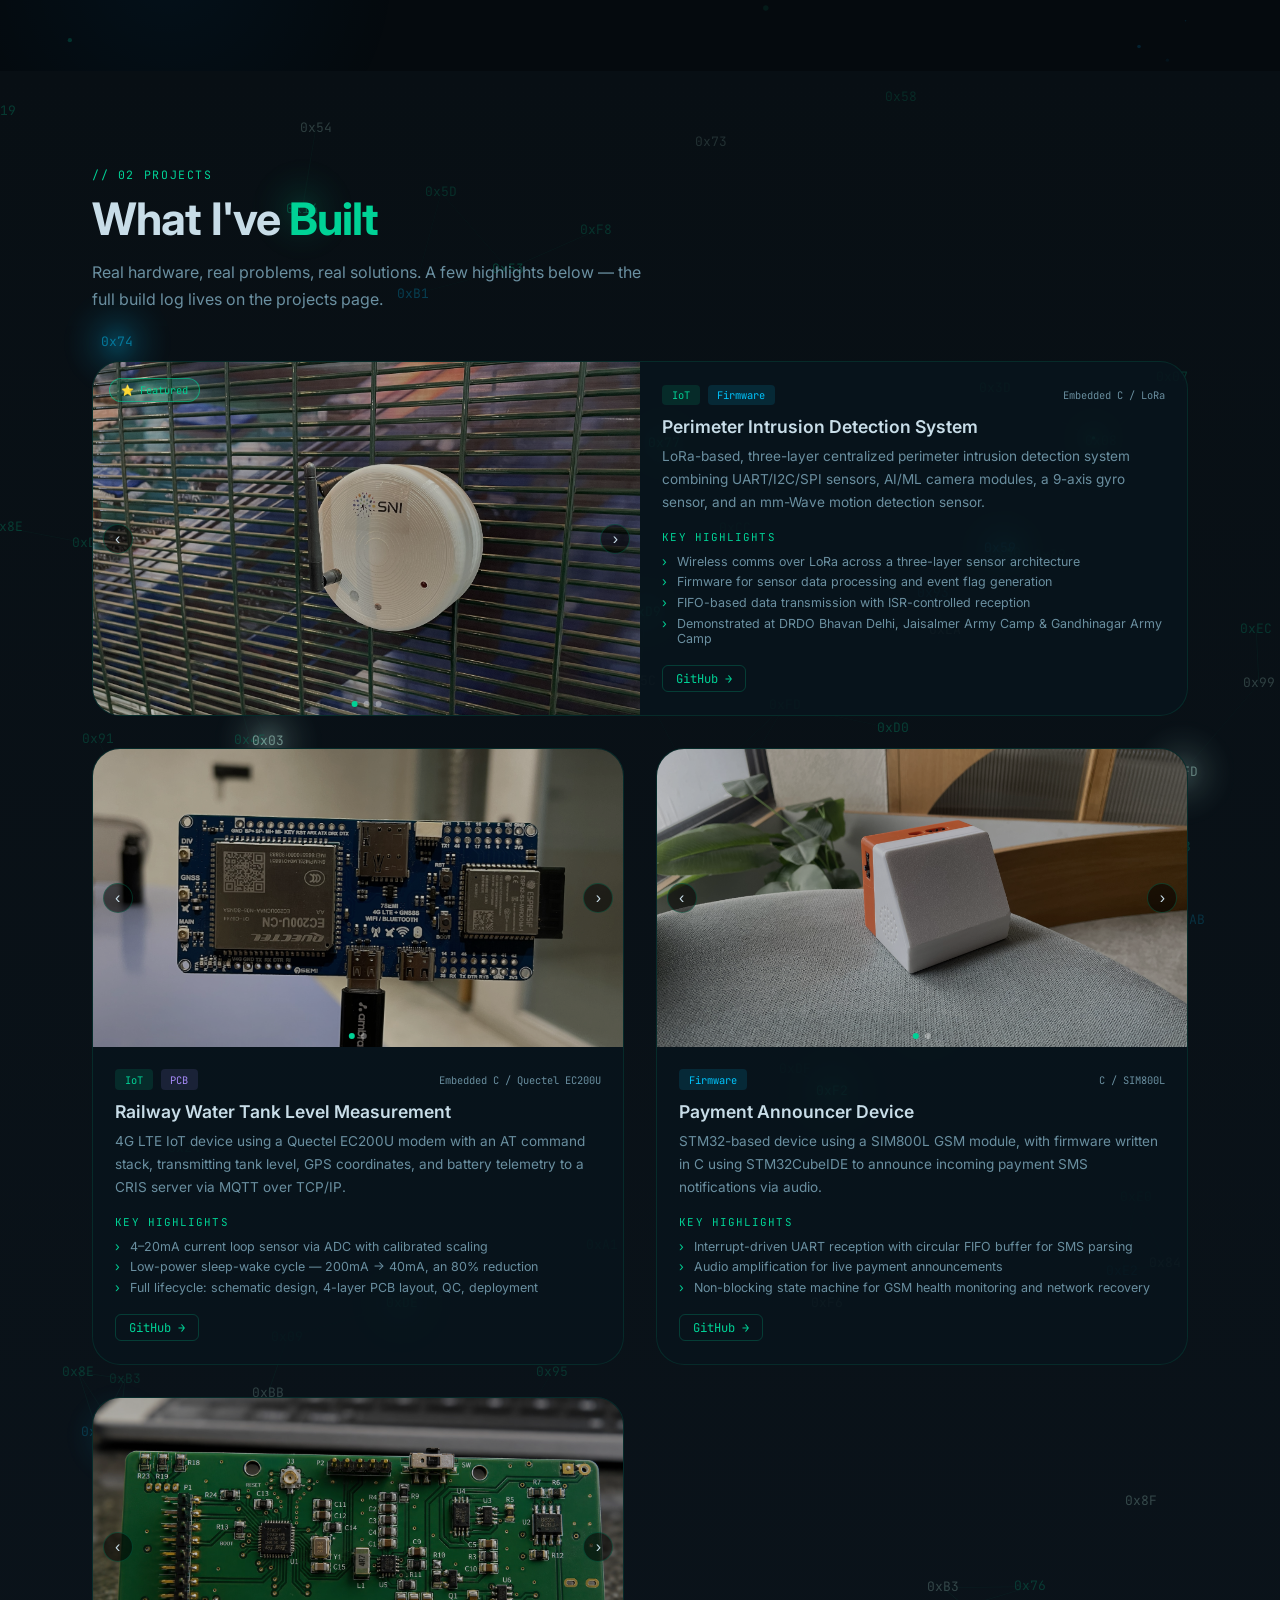
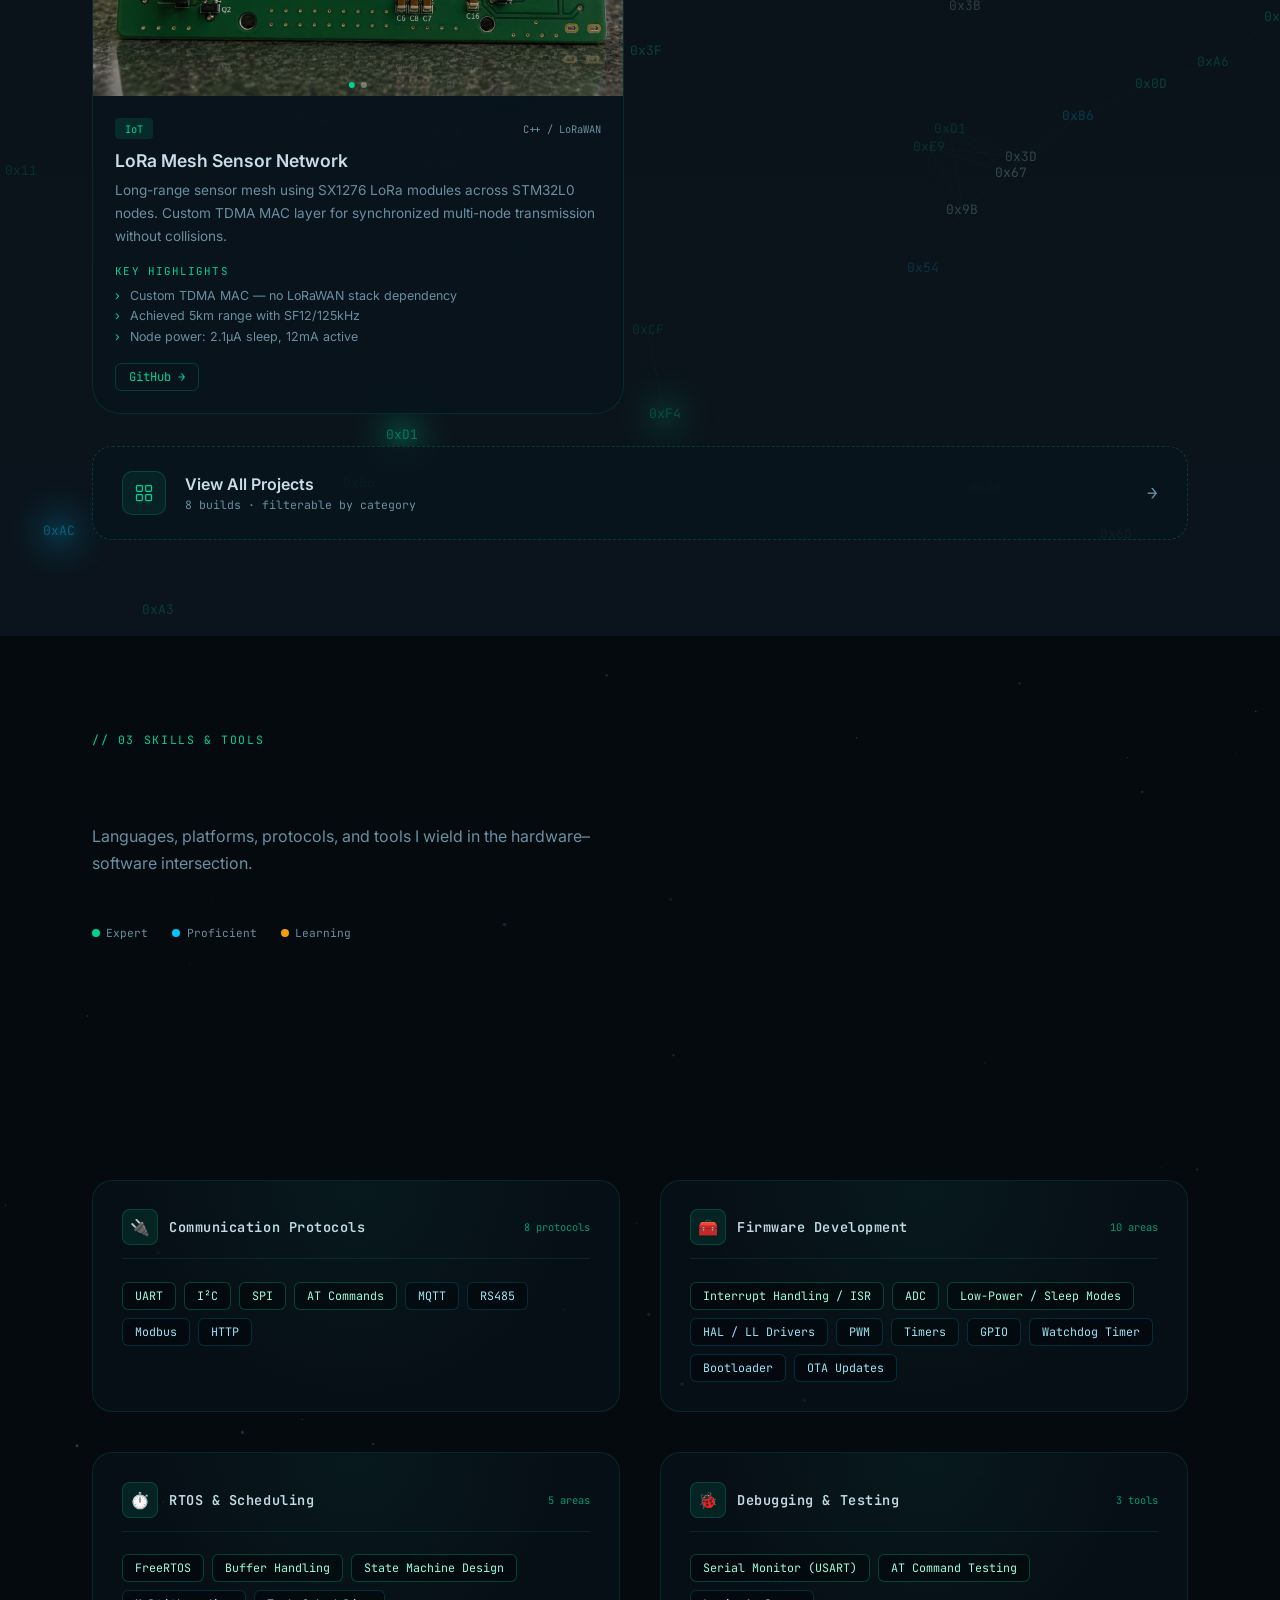
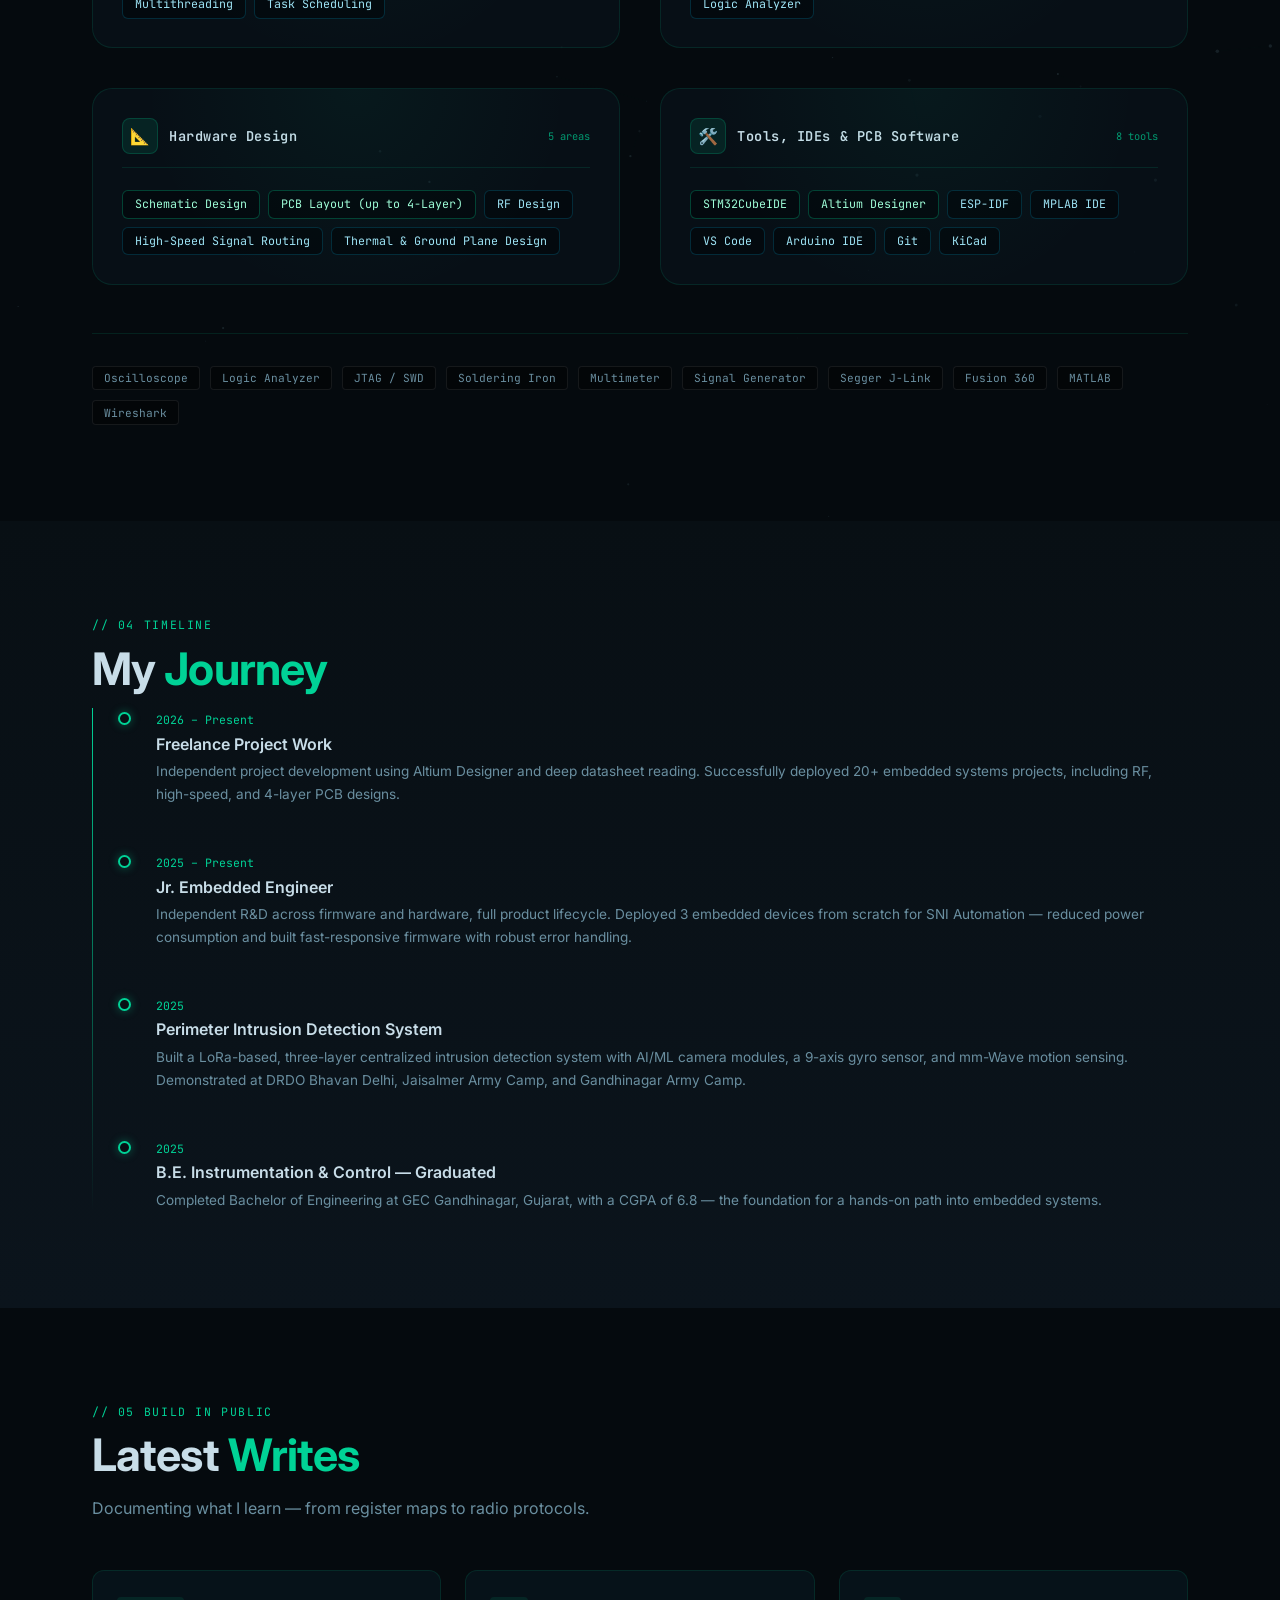
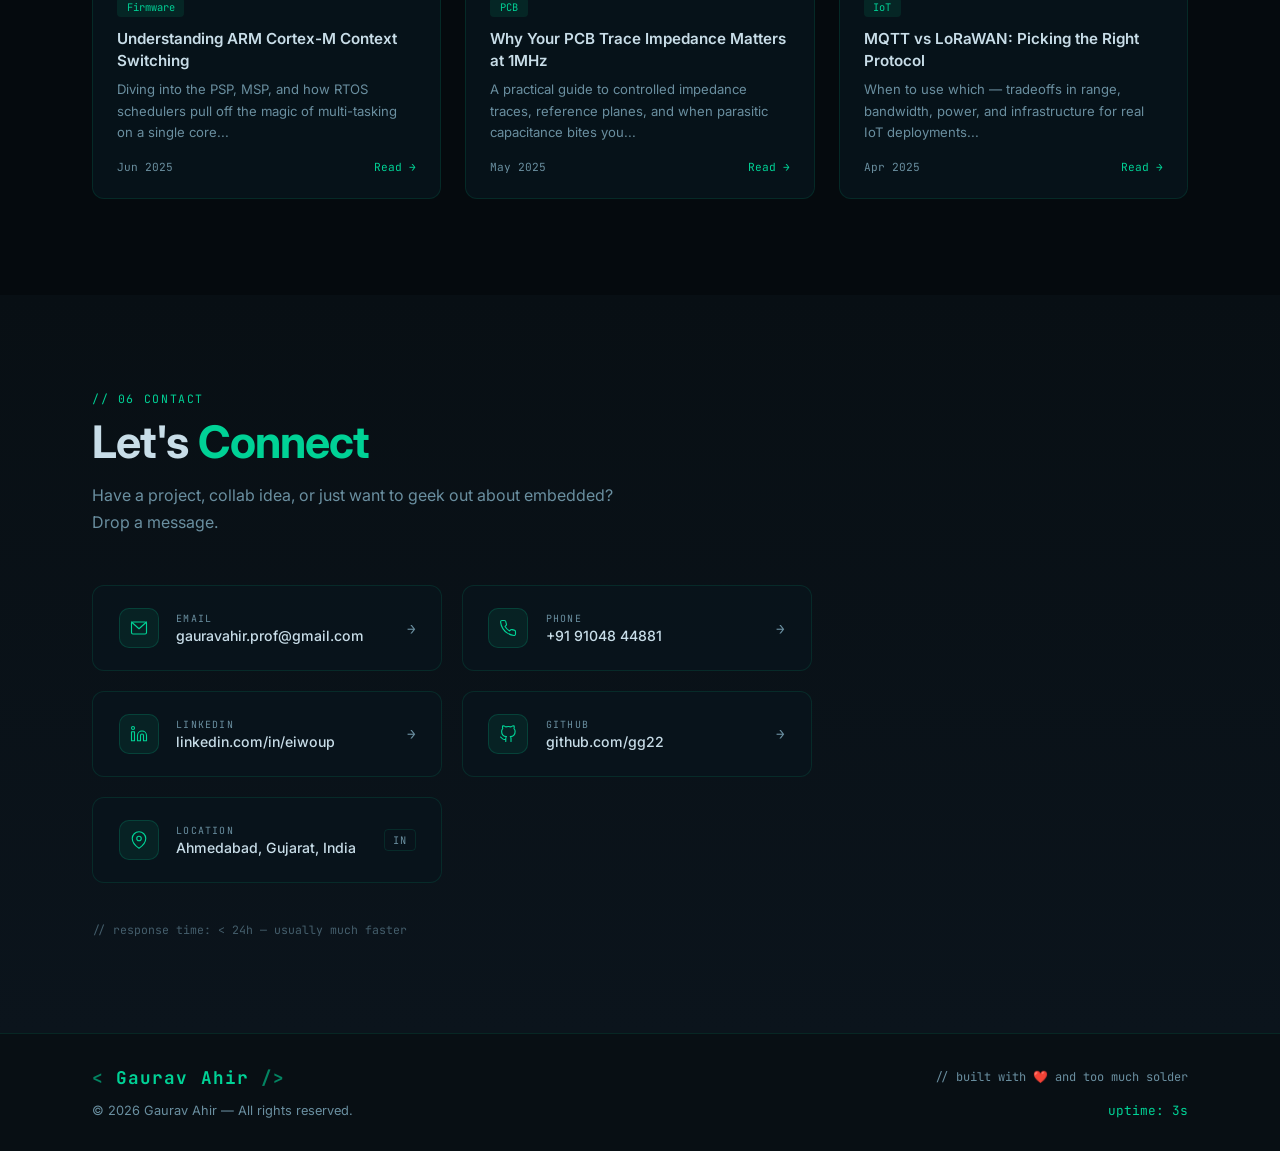
==== commit 0dd33a61: "Update index.html" ====
--- a/index.html
+++ b/index.html
@@ -173,6 +173,12 @@
             <div class="slide"><div class="slide-img-wrap">
               <img src="projectimage/Perimeter_intrusion_detection_system/pids2.jpg" alt="Perimeter Intrusion Detection System - Sensor Node" />
             </div></div>
+            <div class="slide"><div class="slide-img-wrap">
+              <img src="projectimage/Perimeter_intrusion_detection_system/pids3.jpg" alt="Perimeter Intrusion Detection System - Sensor Node" />
+            </div></div>
+            <div class="slide"><div class="slide-img-wrap">
+              <img src="projectimage/Perimeter_intrusion_detection_system/pids4.jpg" alt="Perimeter Intrusion Detection System - Sensor Node" />
+            </div></div>
           </div>
           <button class="slide-btn prev" onclick="slideProj('track-1','dots-1',-1)">&#8249;</button>
           <button class="slide-btn next" onclick="slideProj('track-1','dots-1',1)">&#8250;</button>
@@ -247,10 +253,16 @@
         <div class="proj-slider" id="slider-3">
           <div class="slider-track" id="track-3">
             <div class="slide"><div class="slide-img-wrap">
-              <img src="projectimage/Payment_Announcer_Device/sb3.jpg" alt="Payment Announcer Device" />
-            </div></div>
-            <div class="slide"><div class="slide-img-wrap">
-              <img src="projectimage/Payment_Announcer_Device/sb1.jpg" alt="Payment Announcer Device - PCB" />
+              <img src="projectimage/Payment_Announcer_Device/sb1.jpg" alt="Payment Announcer Device" />
+            </div></div>
+            <div class="slide"><div class="slide-img-wrap">
+              <img src="projectimage/Payment_Announcer_Device/sb2.jpg" alt="Payment Announcer Device - PCB" />
+            </div></div>
+            <div class="slide"><div class="slide-img-wrap">
+              <img src="projectimage/Payment_Announcer_Device/sb3.jpg" alt="Payment Announcer Device - PCB" />
+            </div></div>
+            <div class="slide"><div class="slide-img-wrap">
+              <img src="projectimage/Payment_Announcer_Device/sb4.jpg" alt="Payment Announcer Device - PCB" />
             </div></div>
           </div>
           <button class="slide-btn prev" onclick="slideProj('track-3','dots-3',-1)">&#8249;</button>
--- a/css/style.css
+++ b/css/style.css
@@ -47,6 +47,11 @@
   width: 100%; height: 100%;
   z-index: 0;
   pointer-events: none;
+  /* own compositor layer — redraws happen on GPU without forcing the
+     rest of the page to repaint every frame (matters most on mobile/
+     tablet GPUs where this canvas runs continuously behind everything) */
+  transform: translateZ(0);
+  will-change: transform;
 }
 
 /* all sections sit above the global particle field */
@@ -90,12 +95,23 @@
 .nav-link:hover, .nav-link.active { color: var(--green); }
 .nav-link:hover::after, .nav-link.active::after { width: 100%; }
 .nav-link-sub {
-  opacity: .65;
-  font-size: .72rem;
-}
-.nav-link-sub::before {
-  content: '↳ ';
-  opacity: .7;
+  background: linear-gradient(90deg, var(--green) 0%, var(--cyan) 100%);
+  -webkit-background-clip: text;
+  -webkit-text-fill-color: transparent;
+  background-clip: text;
+  opacity: .75;
+  transition: opacity .2s !important;
+}
+.nav-link-sub::after { display: none; }
+.nav-link-sub::before { content: none; }
+.nav-link-sub:hover { opacity: 1; }
+.nav-sep {
+  list-style: none;
+  width: 1px; height: 14px;
+  background: rgba(255,255,255,.1);
+  align-self: center;
+  margin: 0 .1rem;
+  flex-shrink: 0;
 }
 .nav-cta {
   font-family: var(--mono); font-size: .75rem;
@@ -124,6 +140,7 @@
 .osc-canvas {
   position: absolute; inset: 0; width: 100%; height: 100%;
   opacity: .253; pointer-events: none; /* +15% bloom */
+  transform: translateZ(0); will-change: transform; /* own GPU layer */
 }
 .hero-scanlines {
   position: absolute; inset: 0; pointer-events: none;
@@ -341,6 +358,7 @@
 #about-particles {
   position: absolute; inset: 0;
   pointer-events: none; z-index: 0;
+  transform: translateZ(0); will-change: transform; /* own GPU layer */
 }
 
 .about-grid {
@@ -447,6 +465,7 @@
   position: absolute; inset: 0;
   pointer-events: none; z-index: 0;
   opacity: .6;
+  transform: translateZ(0); will-change: transform; /* own GPU layer */
 }
 #projects .container { position: relative; z-index: 1; }
 
@@ -716,6 +735,7 @@
 #skills-bg-canvas {
   position: absolute; inset: 0;
   pointer-events: none; z-index: 0;
+  transform: translateZ(0); will-change: transform; /* own GPU layer */
 }
 #skills .container { position: relative; z-index: 1; }
 
@@ -1034,6 +1054,25 @@
   .proj-card.featured { grid-template-columns: 1fr; }
   .projects-grid { grid-template-columns: 1fr; }
   .skills-universe { grid-template-columns: 1fr; }
+}
+/* Mobile phones only (tablets keep the desktop hero layout above) —
+   stacked hero buttons push .hero-actions low enough that the
+   absolutely-positioned .scroll-hint at the bottom of the section
+   was landing right on top of the "Download CV" button. Move the
+   hint into normal flow, right after the actions, instead of
+   pinning it to the section's bottom edge. */
+@media (max-width: 480px) {
+  .hero {
+    flex-direction: column;
+    align-items: flex-start;
+    padding-bottom: 2rem;
+  }
+  .scroll-hint {
+    position: static;
+    align-self: center; /* was centered via left:50%/translateX, keep it centered */
+    transform: none;
+    margin-top: 2rem;
+  }
 }
 @media (prefers-reduced-motion: reduce) {
   *, *::before, *::after {
@@ -1168,6 +1207,25 @@
   .contact-links-grid { grid-template-columns: 1fr; }
 }
 
+/* ── SERVICES TEASER (home page) ──────────────────────────── */
+.services-teaser-grid {
+  display: flex; gap: 1.2rem; flex-wrap: wrap;
+  margin-top: 2.2rem;
+}
+.services-teaser-chip {
+  font-family: var(--mono); font-size: .72rem;
+  padding: .38rem .95rem;
+  border: 1px solid var(--border);
+  border-radius: 8px;
+  color: var(--text-dim);
+  background: rgba(8,20,28,.7);
+  transition: border-color .25s, color .25s;
+}
+.services-teaser-chip:hover {
+  border-color: var(--green-dim);
+  color: var(--text);
+}
+
 /* ══════════════════════════════════════════════════════════════
    (cursor-canvas removed — it was an empty, unused element with
    no JS ever drawing to it; not a rendered animation)
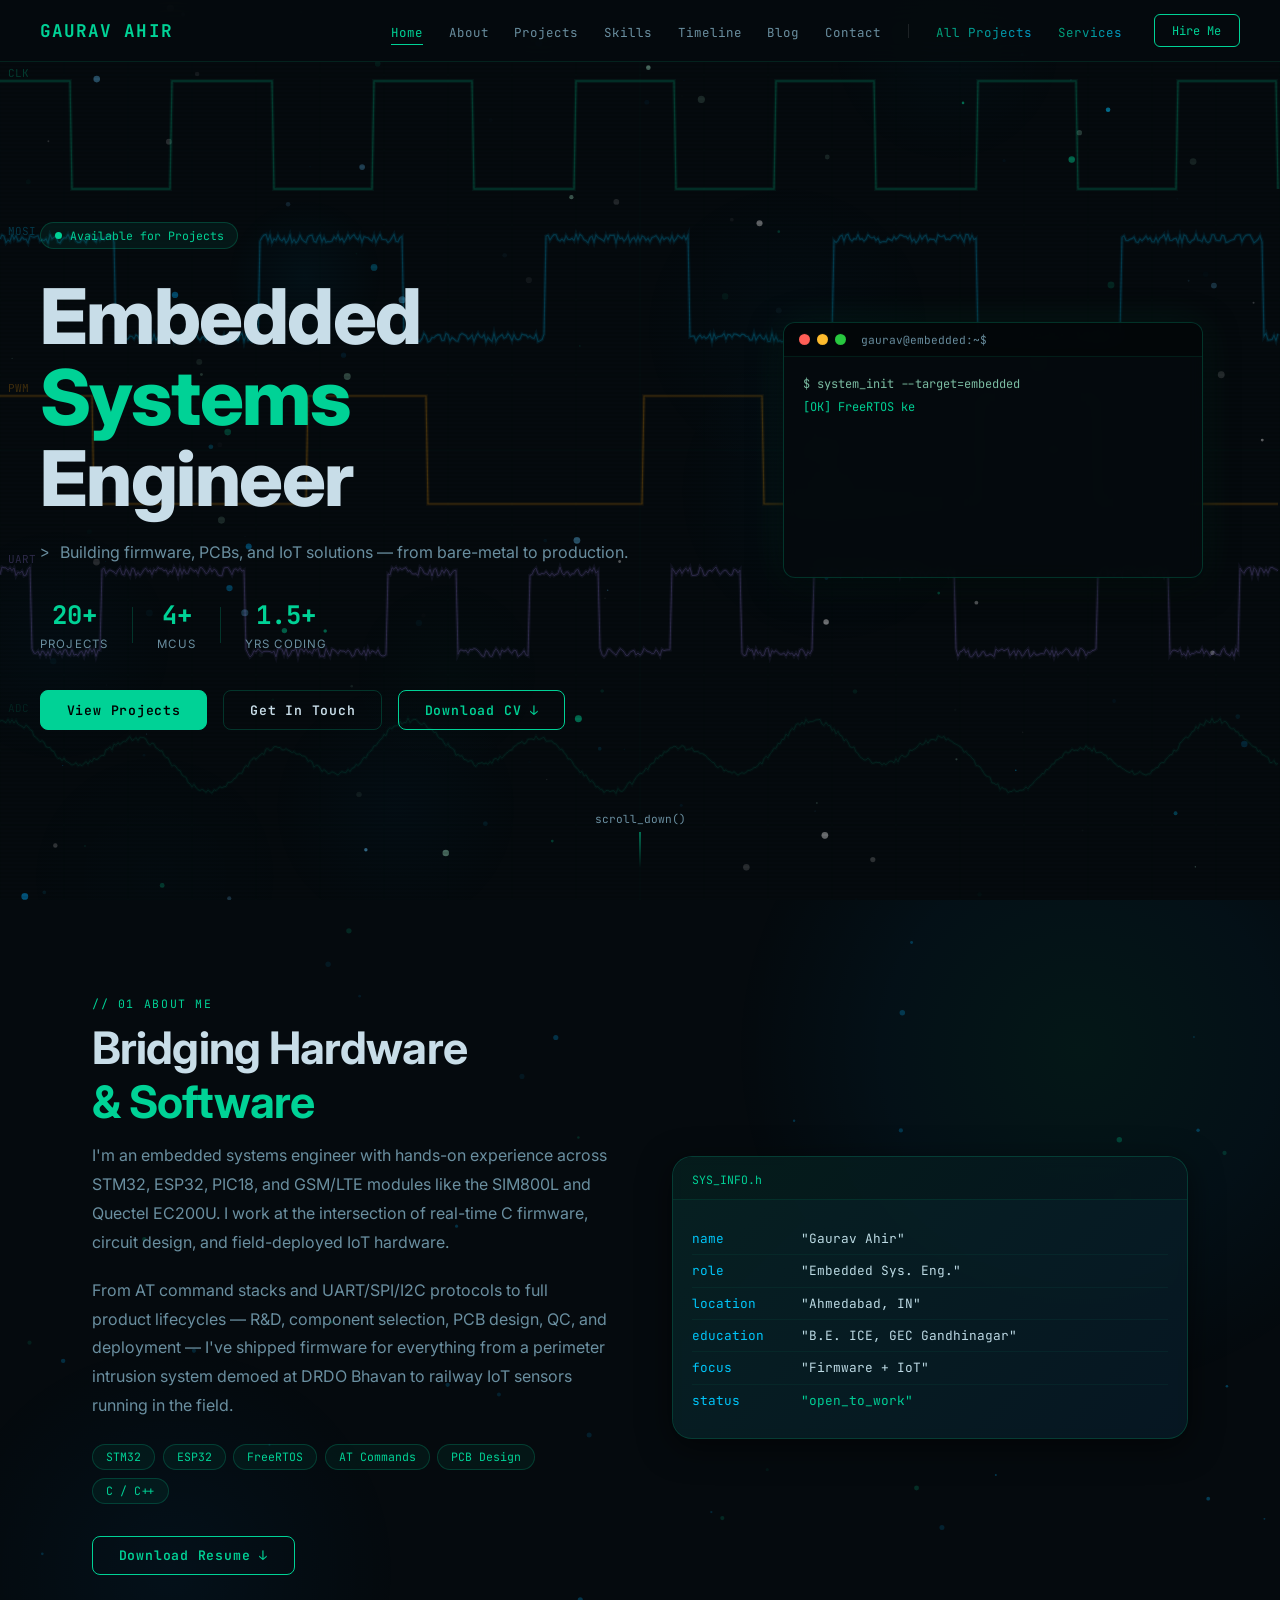
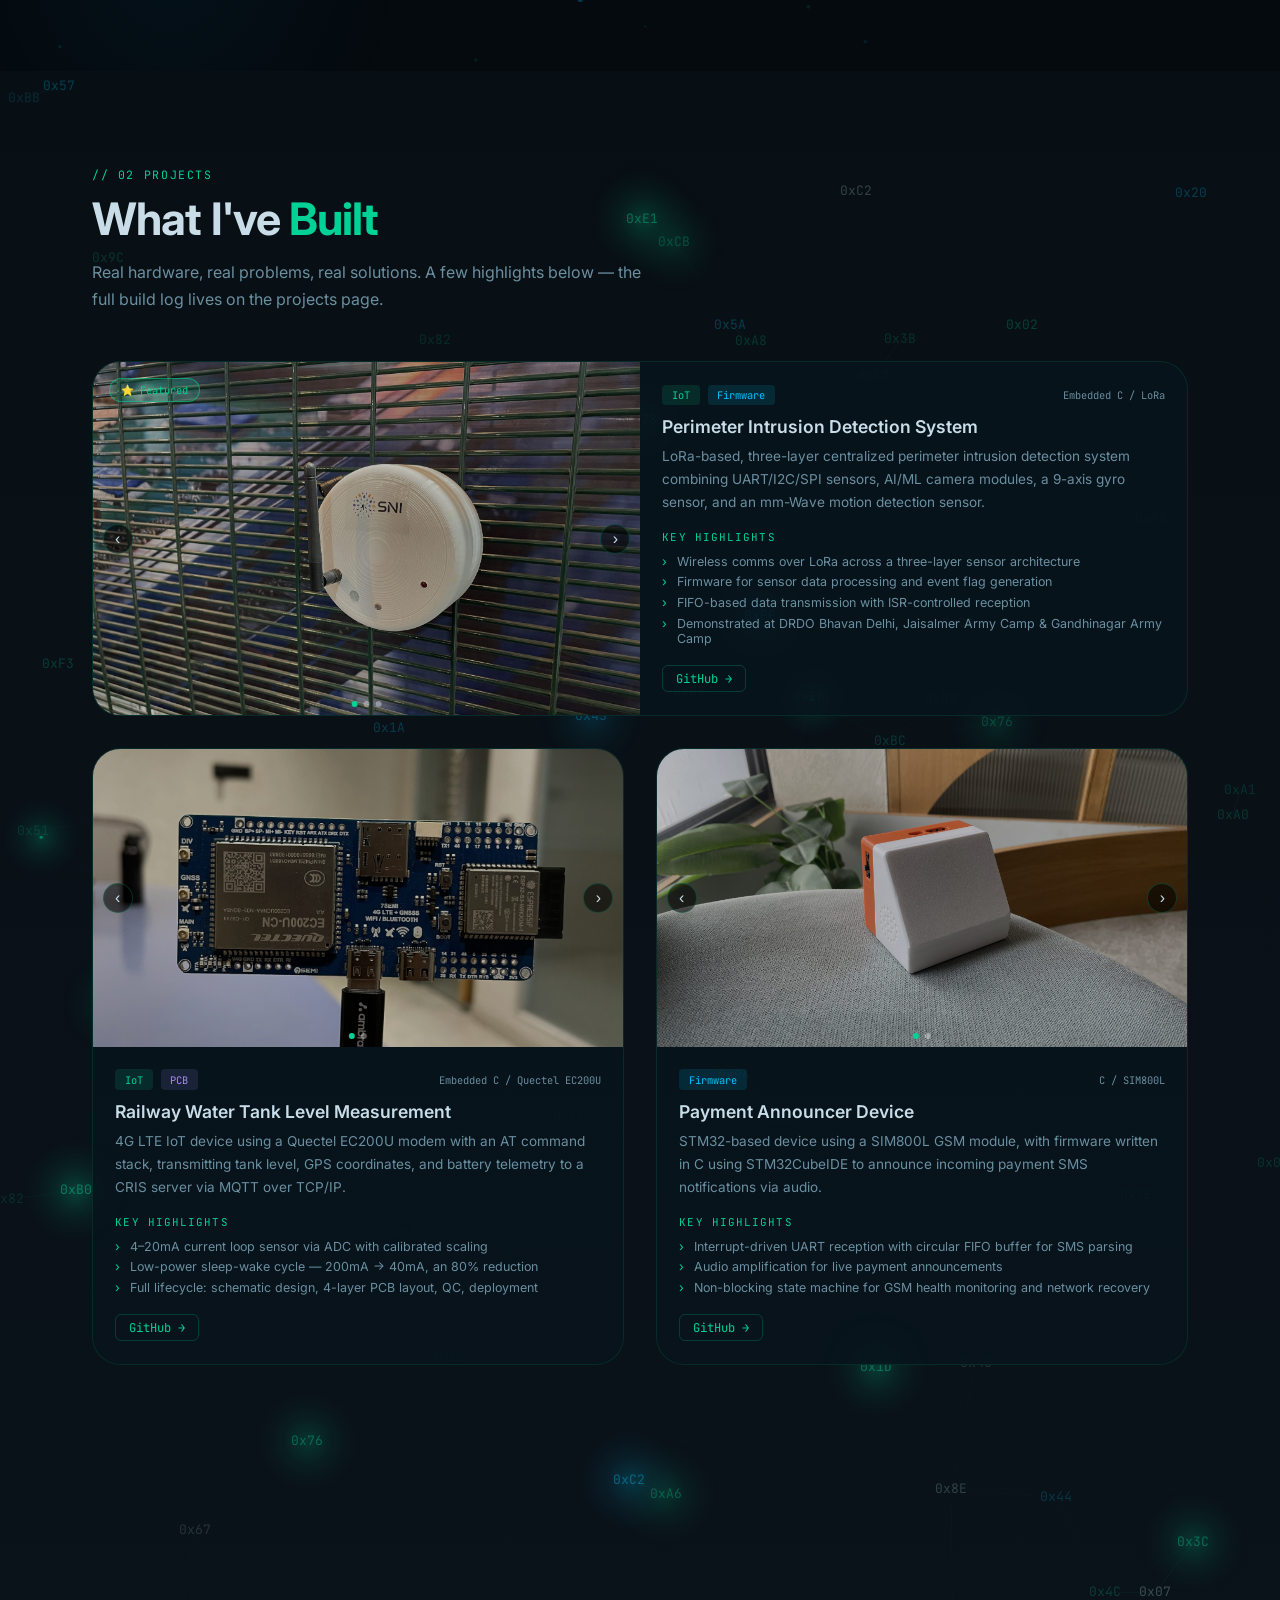
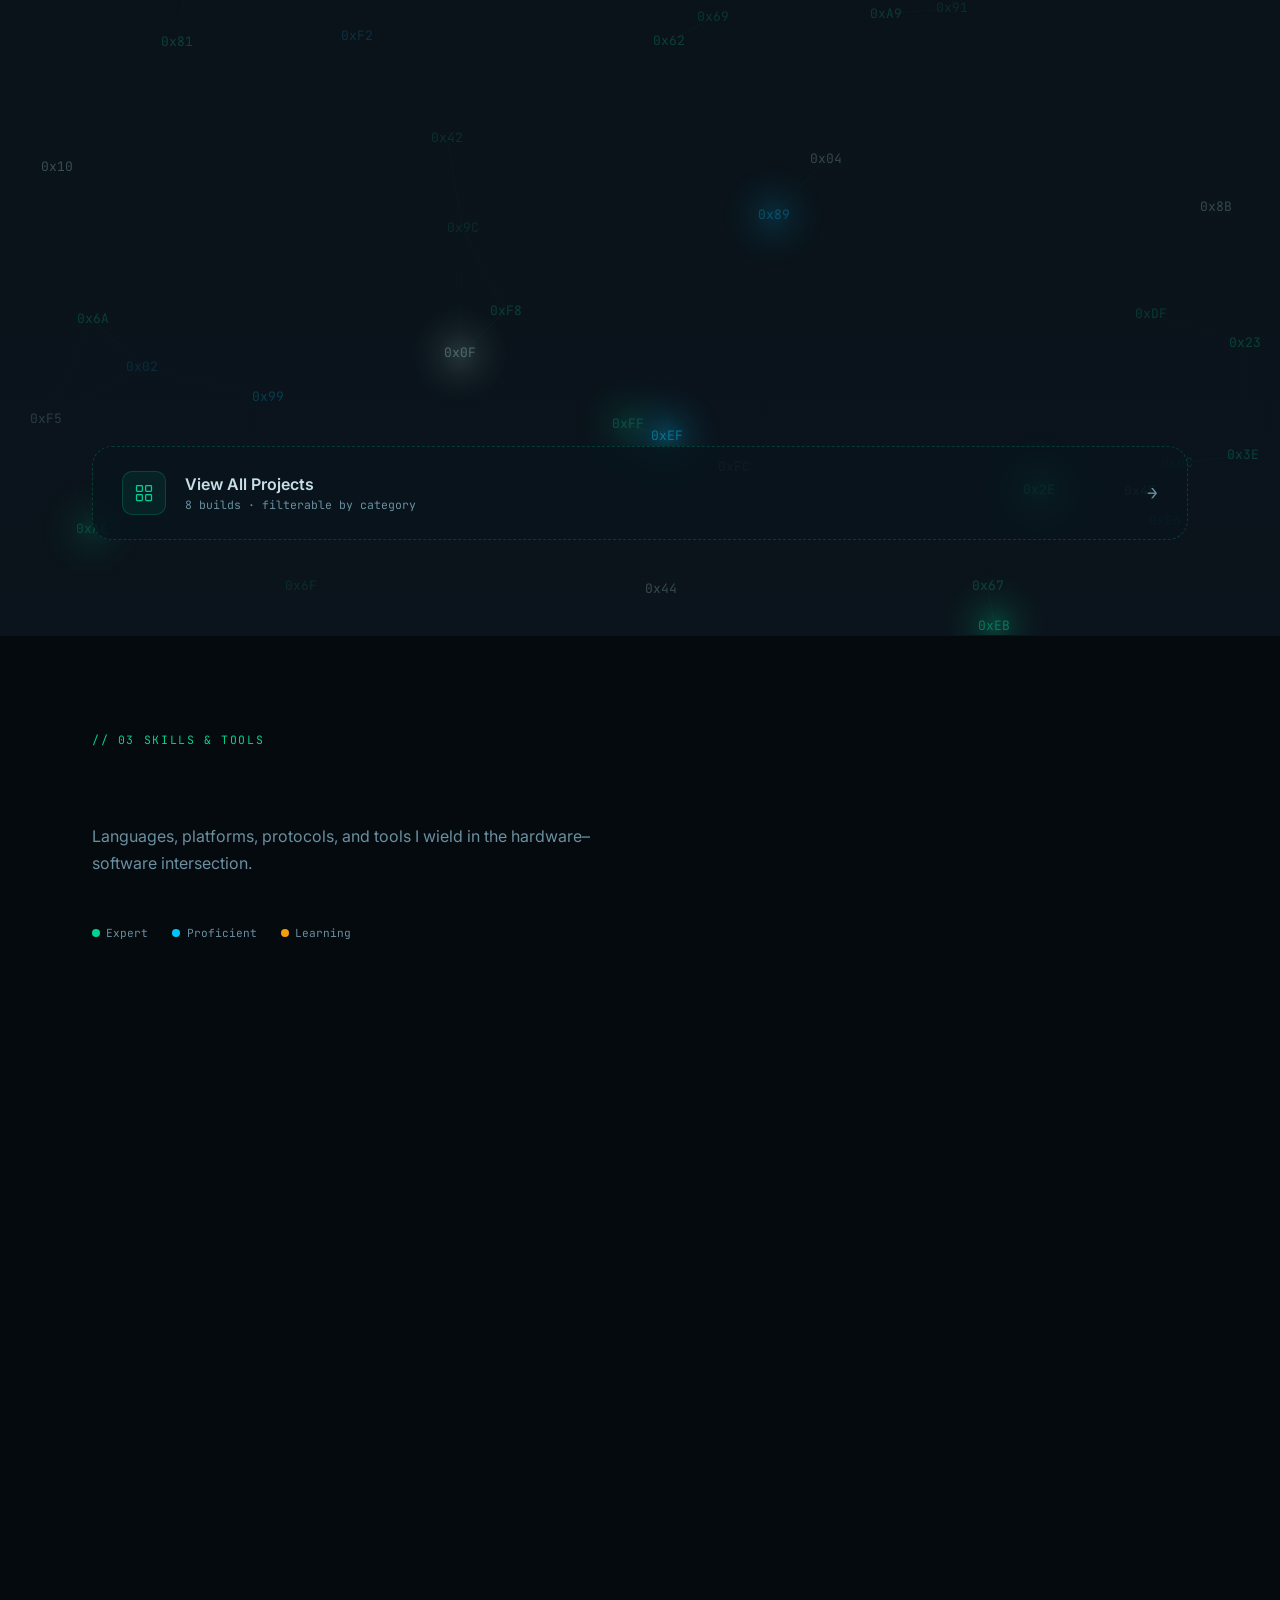
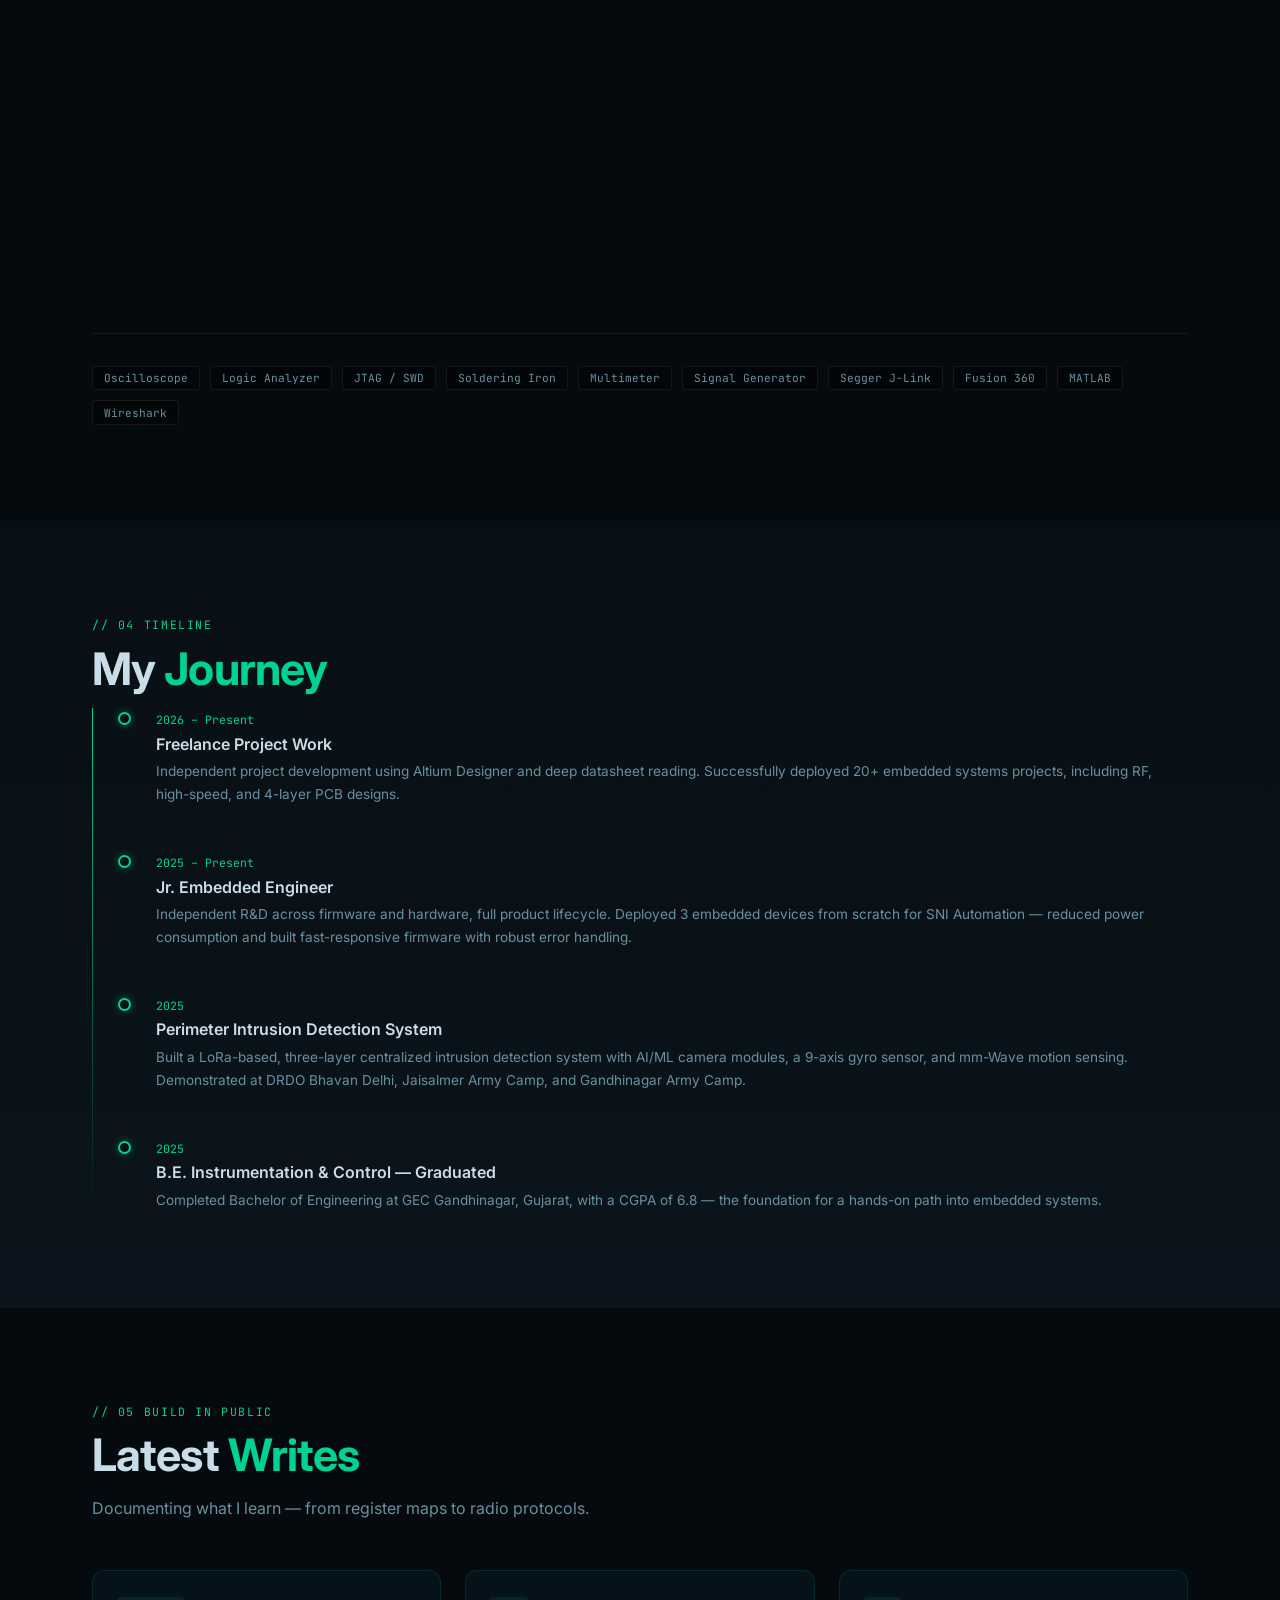
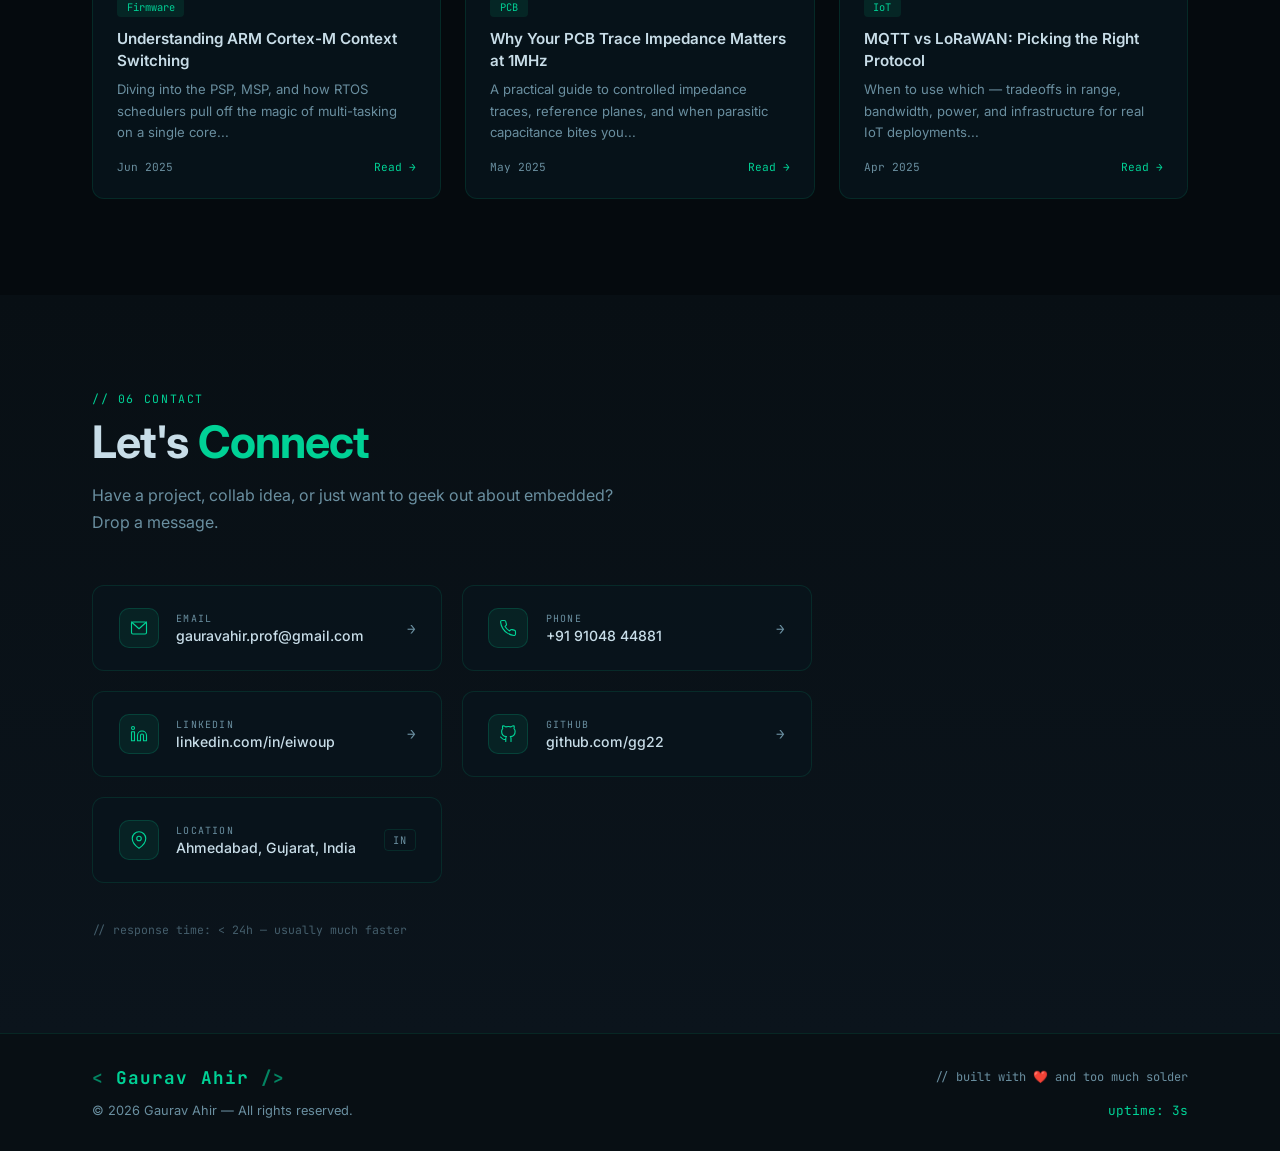
==== commit 7778c99b: "Update index.html" ====
--- a/index.html
+++ b/index.html
@@ -293,7 +293,7 @@
       </div>
 
       <!-- PROJECT 4 -->
-      <div class="proj-card" data-category="iot">
+      <div class="proj-card" data-category="pcb">
         <div class="proj-slider" id="slider-4">
           <div class="slider-track" id="track-4">
             <div class="slide"><div class="slide-img-wrap">
@@ -320,17 +320,17 @@
         </div>
         <div class="proj-info">
           <div class="proj-meta">
-            <span class="proj-tag iot">IoT</span>
+            <span class="proj-tag iot">PCB</span>
             <span class="proj-lang">C++ / LoRaWAN</span>
           </div>
-          <h3 class="proj-title">LoRa Mesh Sensor Network</h3>
-          <p class="proj-desc">Long-range sensor mesh using SX1276 LoRa modules across STM32L0 nodes. Custom TDMA MAC layer for synchronized multi-node transmission without collisions.</p>
+          <h3 class="proj-title">Put To Light Module</h3>
+          <p class="proj-desc">Designed 4-Layer PCB with Impedance matching traces understanding client's functional aspect and asthetic aspect. Project includes ESP32, WiFi, RF, Ink display, TP4056 charging and Smart power Cut-off.</p>
           <div class="proj-keypoints">
             <div class="kp-title">Key Highlights</div>
             <ul class="kp-list">
-              <li>Custom TDMA MAC — no LoRaWAN stack dependency</li>
-              <li>Achieved 5km range with SF12/125kHz</li>
-              <li>Node power: 2.1μA sleep, 12mA active</li>
+              <li>50 Ohms impedance tracing</li>
+              <li>Buck boost using TPS63070</li>
+              <li>Asthetic look of device/li>
             </ul>
           </div>
           <div class="proj-links">
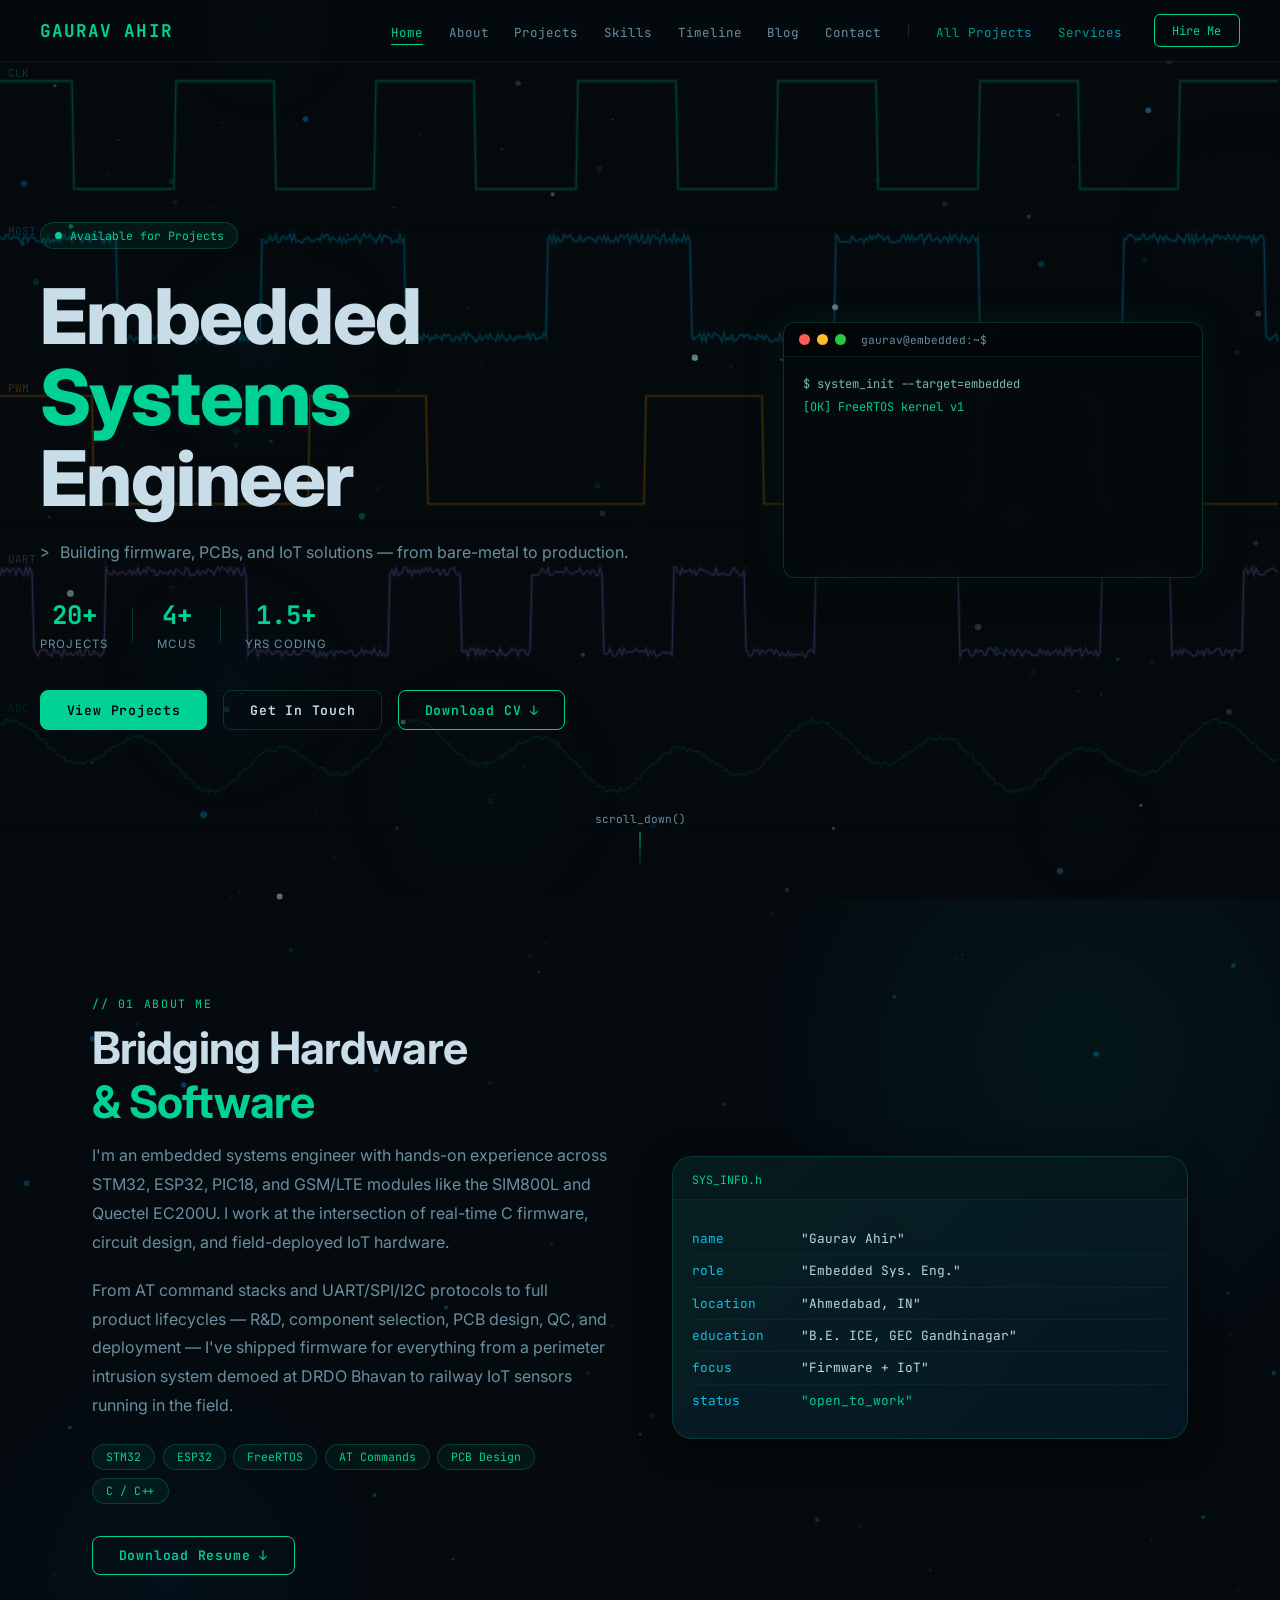
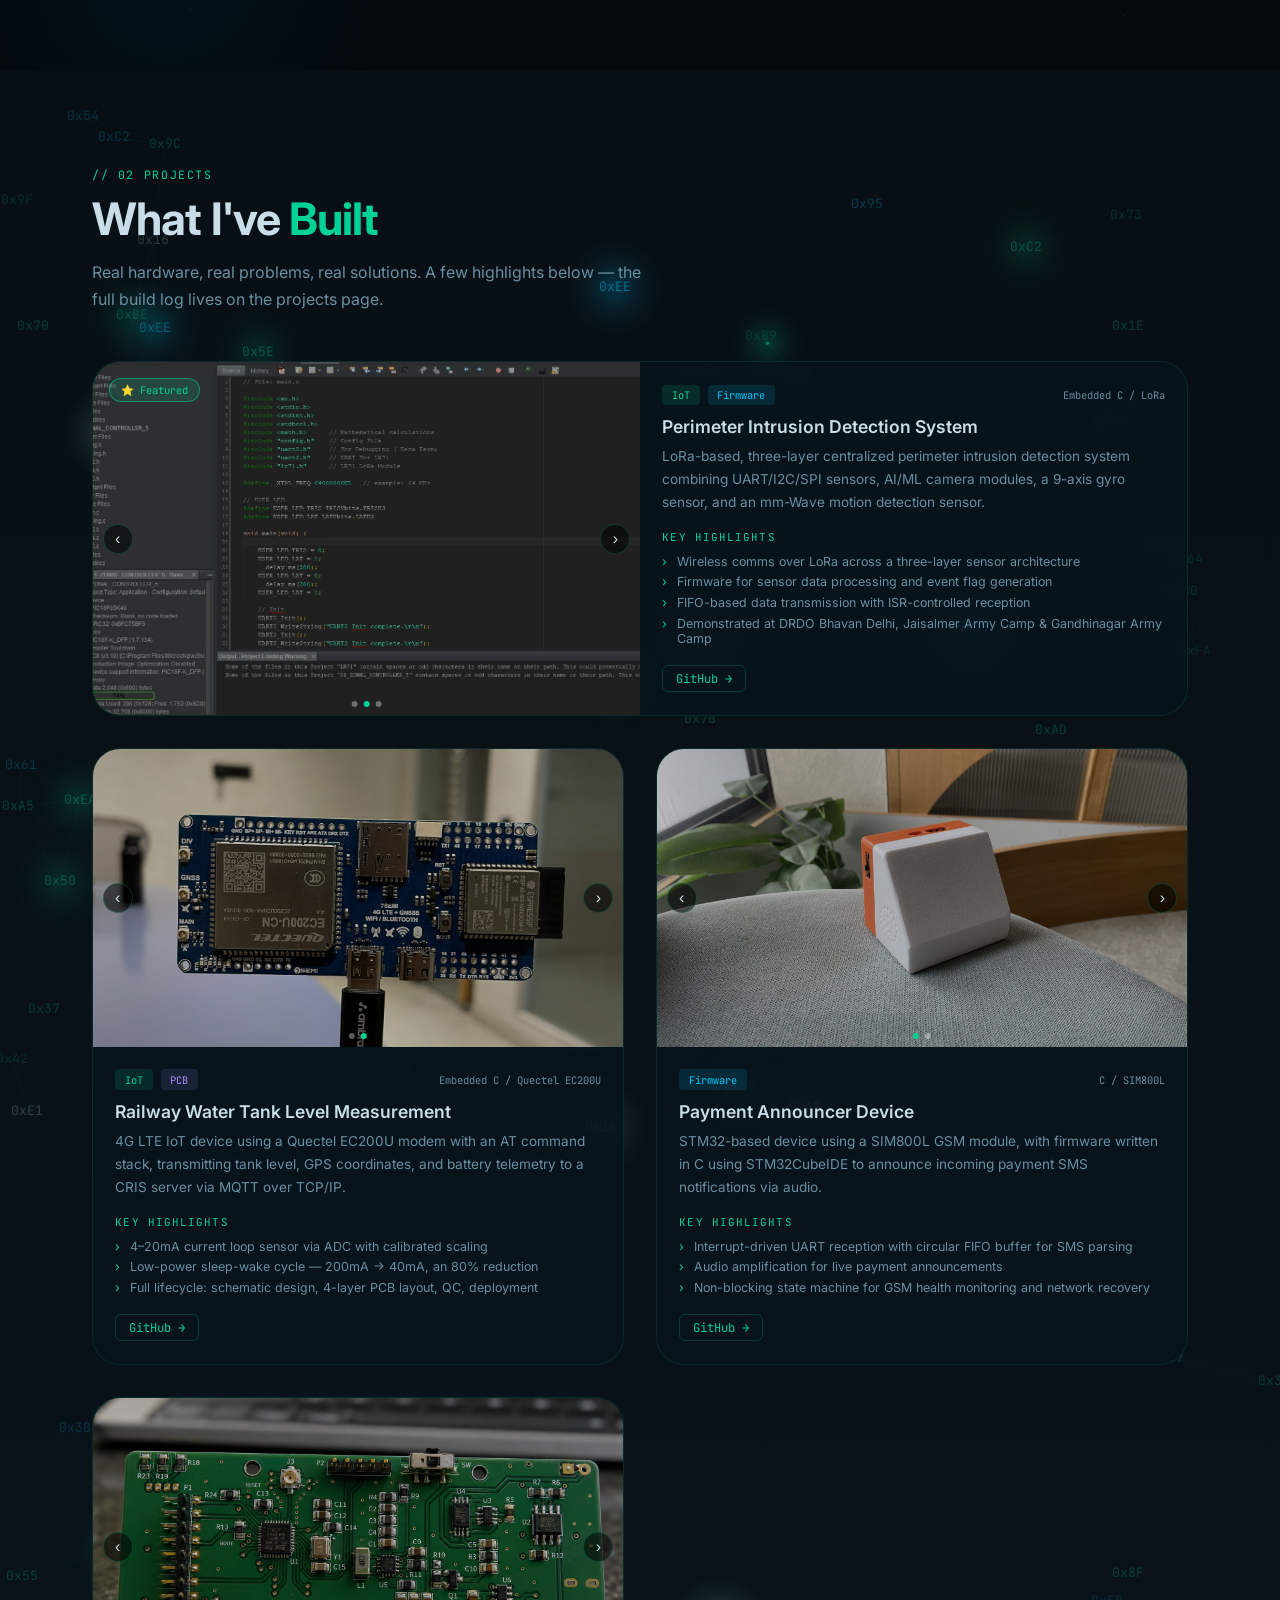
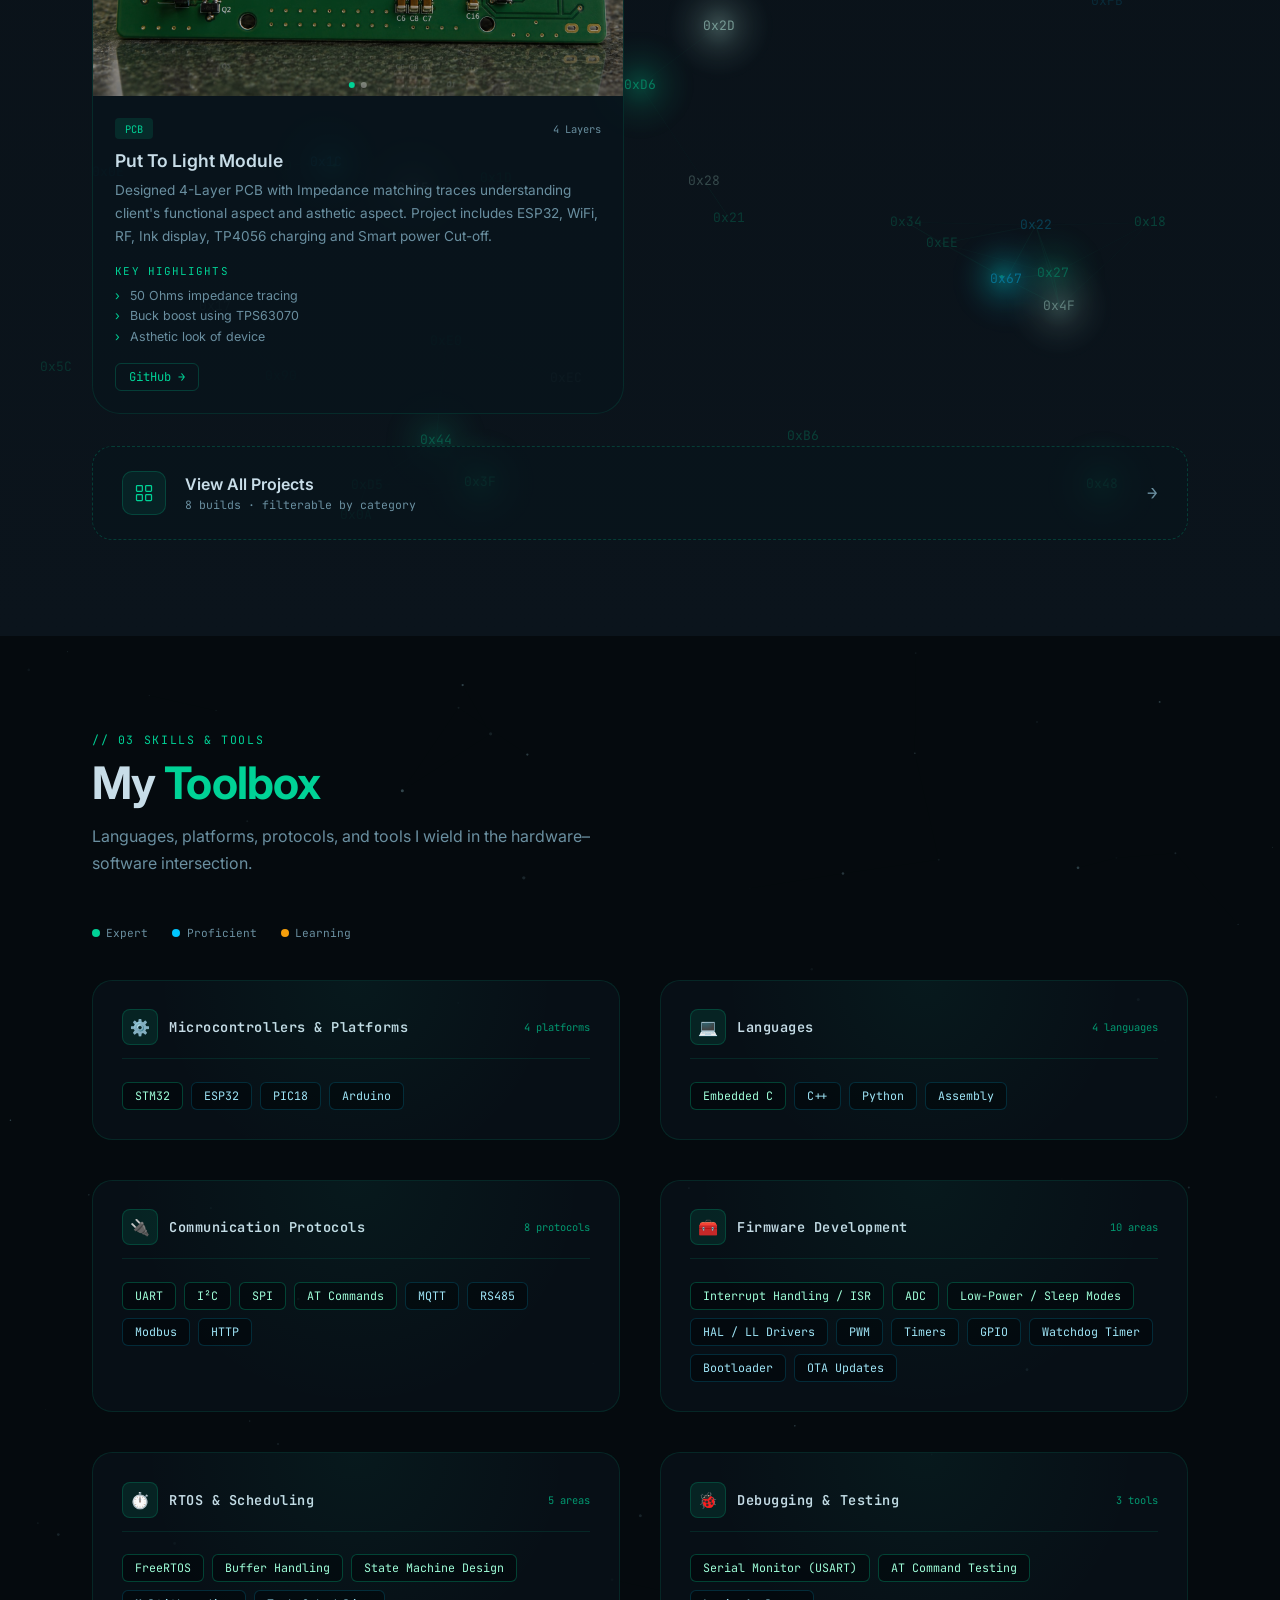
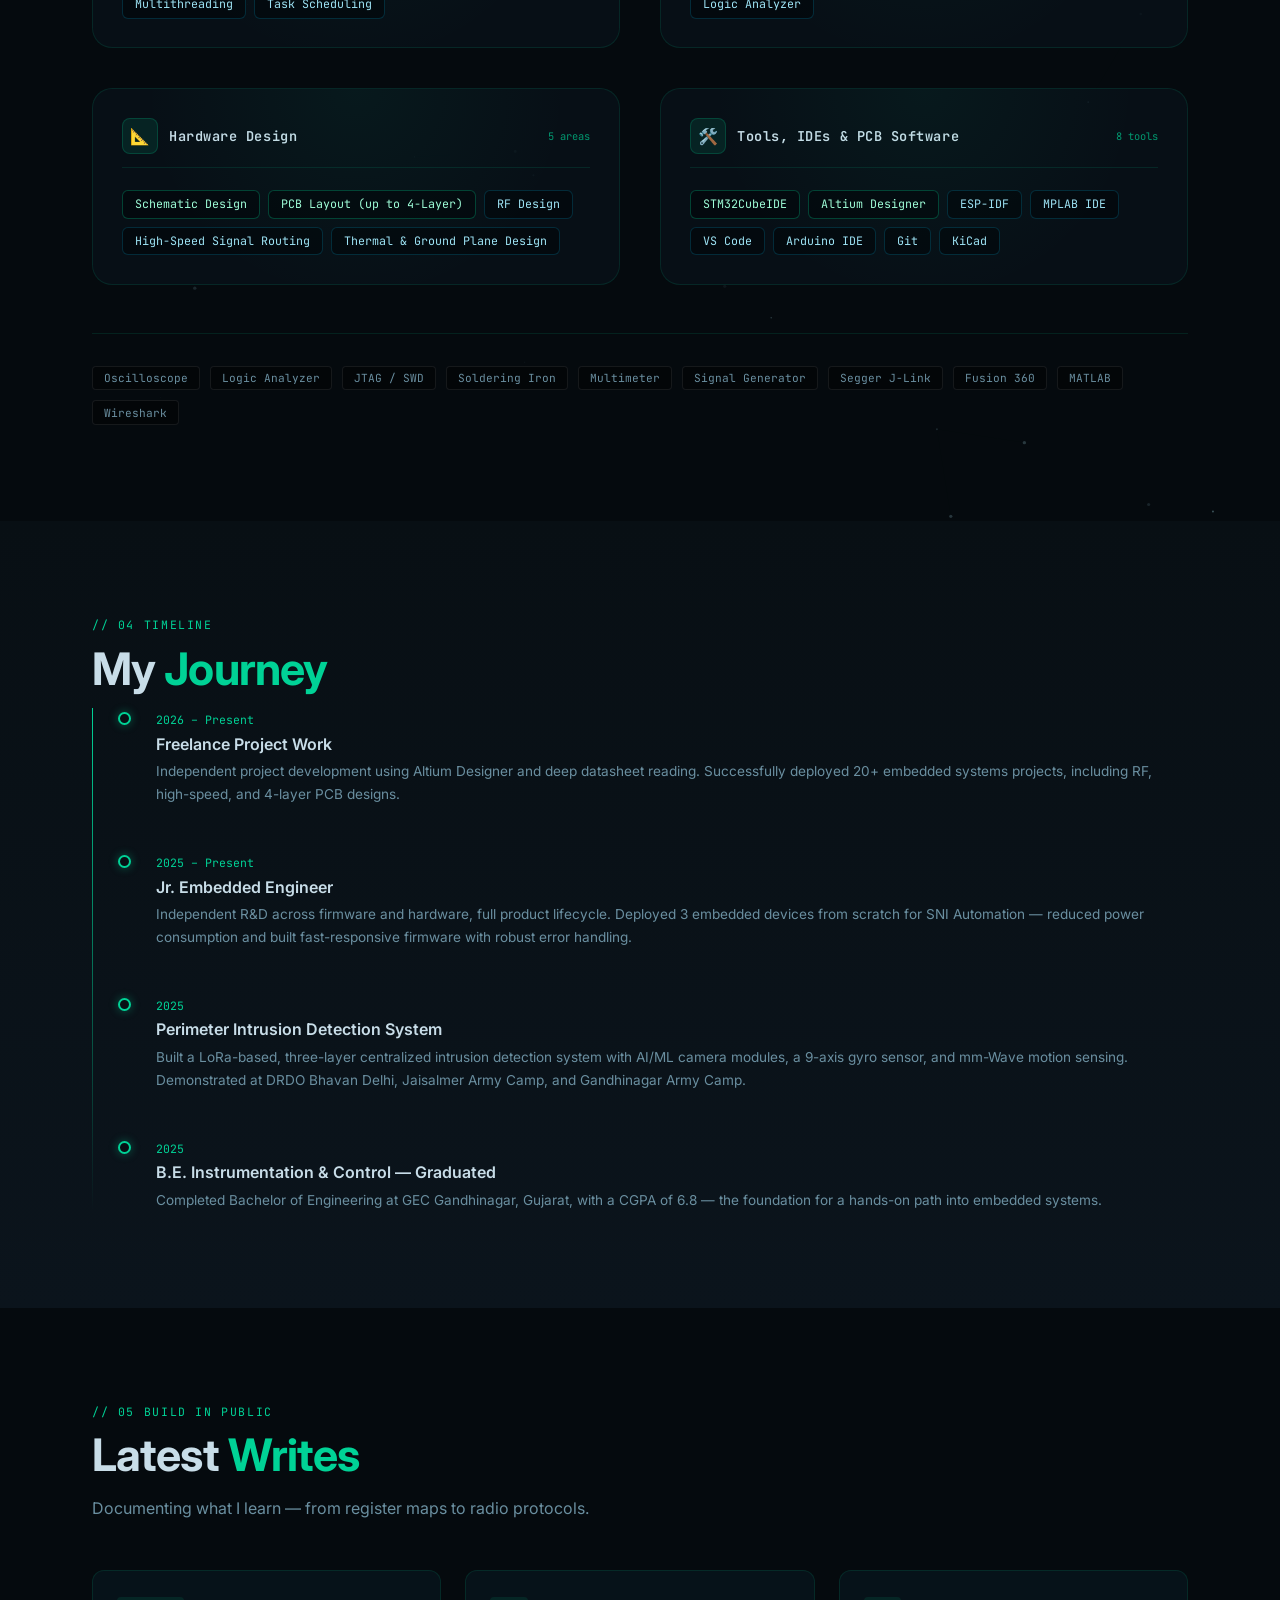
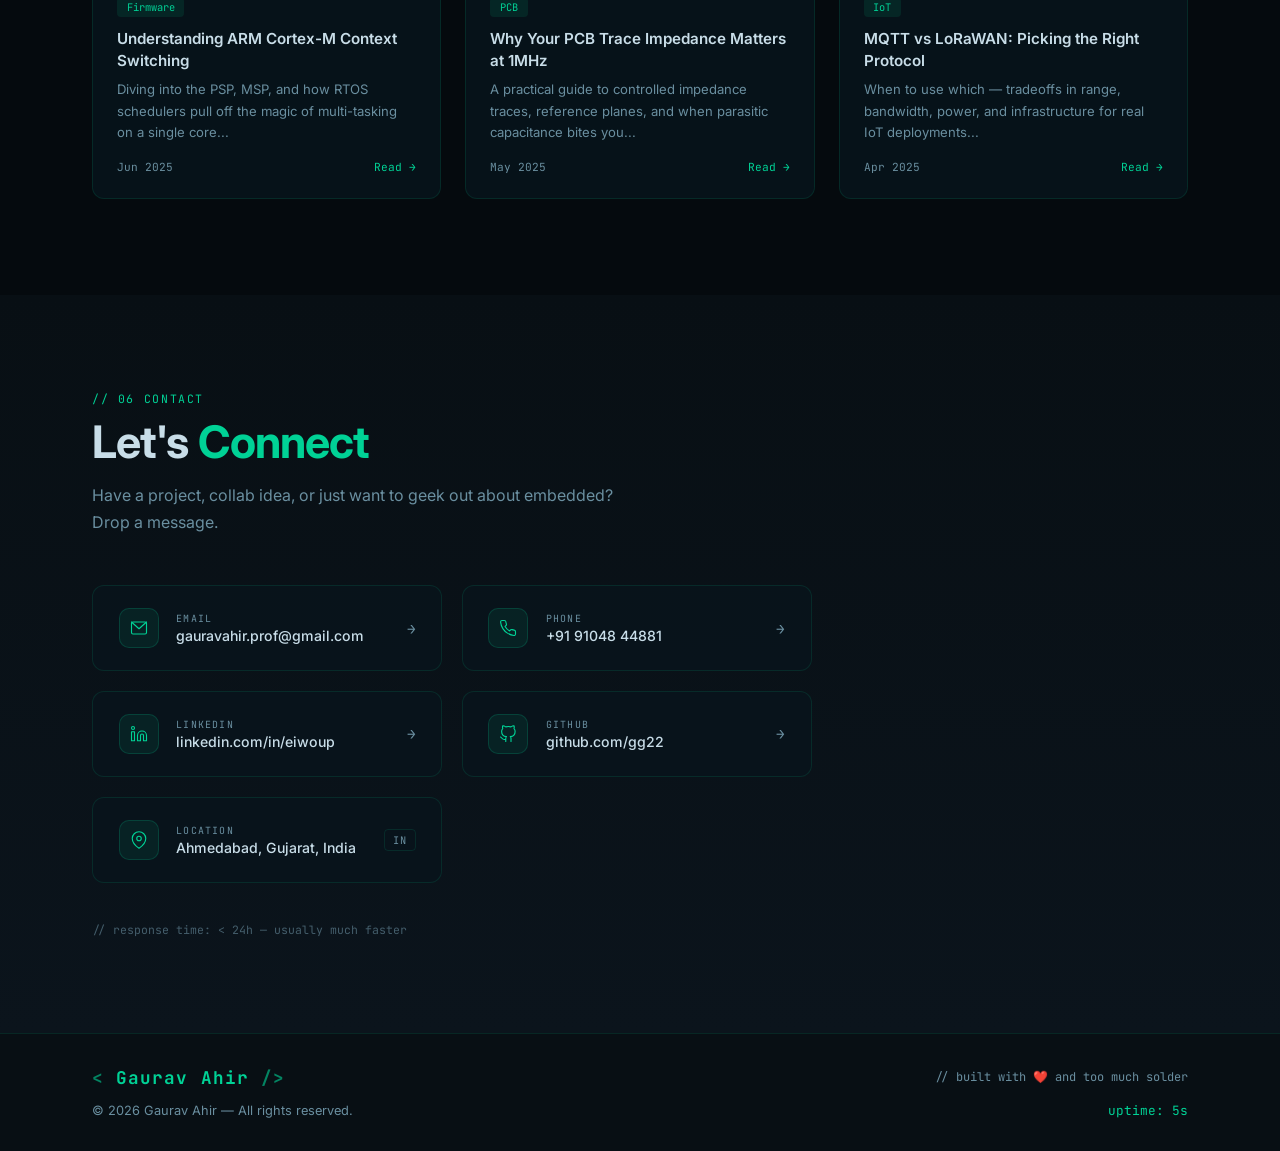
==== commit 9fc7ff78: "Add files via upload" ====
--- a/index.html
+++ b/index.html
@@ -321,7 +321,7 @@
         <div class="proj-info">
           <div class="proj-meta">
             <span class="proj-tag iot">PCB</span>
-            <span class="proj-lang">C++ / LoRaWAN</span>
+            <span class="proj-lang">4 Layers</span>
           </div>
           <h3 class="proj-title">Put To Light Module</h3>
           <p class="proj-desc">Designed 4-Layer PCB with Impedance matching traces understanding client's functional aspect and asthetic aspect. Project includes ESP32, WiFi, RF, Ink display, TP4056 charging and Smart power Cut-off.</p>
@@ -330,7 +330,7 @@
             <ul class="kp-list">
               <li>50 Ohms impedance tracing</li>
               <li>Buck boost using TPS63070</li>
-              <li>Asthetic look of device/li>
+              <li>Asthetic look of device</li>
             </ul>
           </div>
           <div class="proj-links">
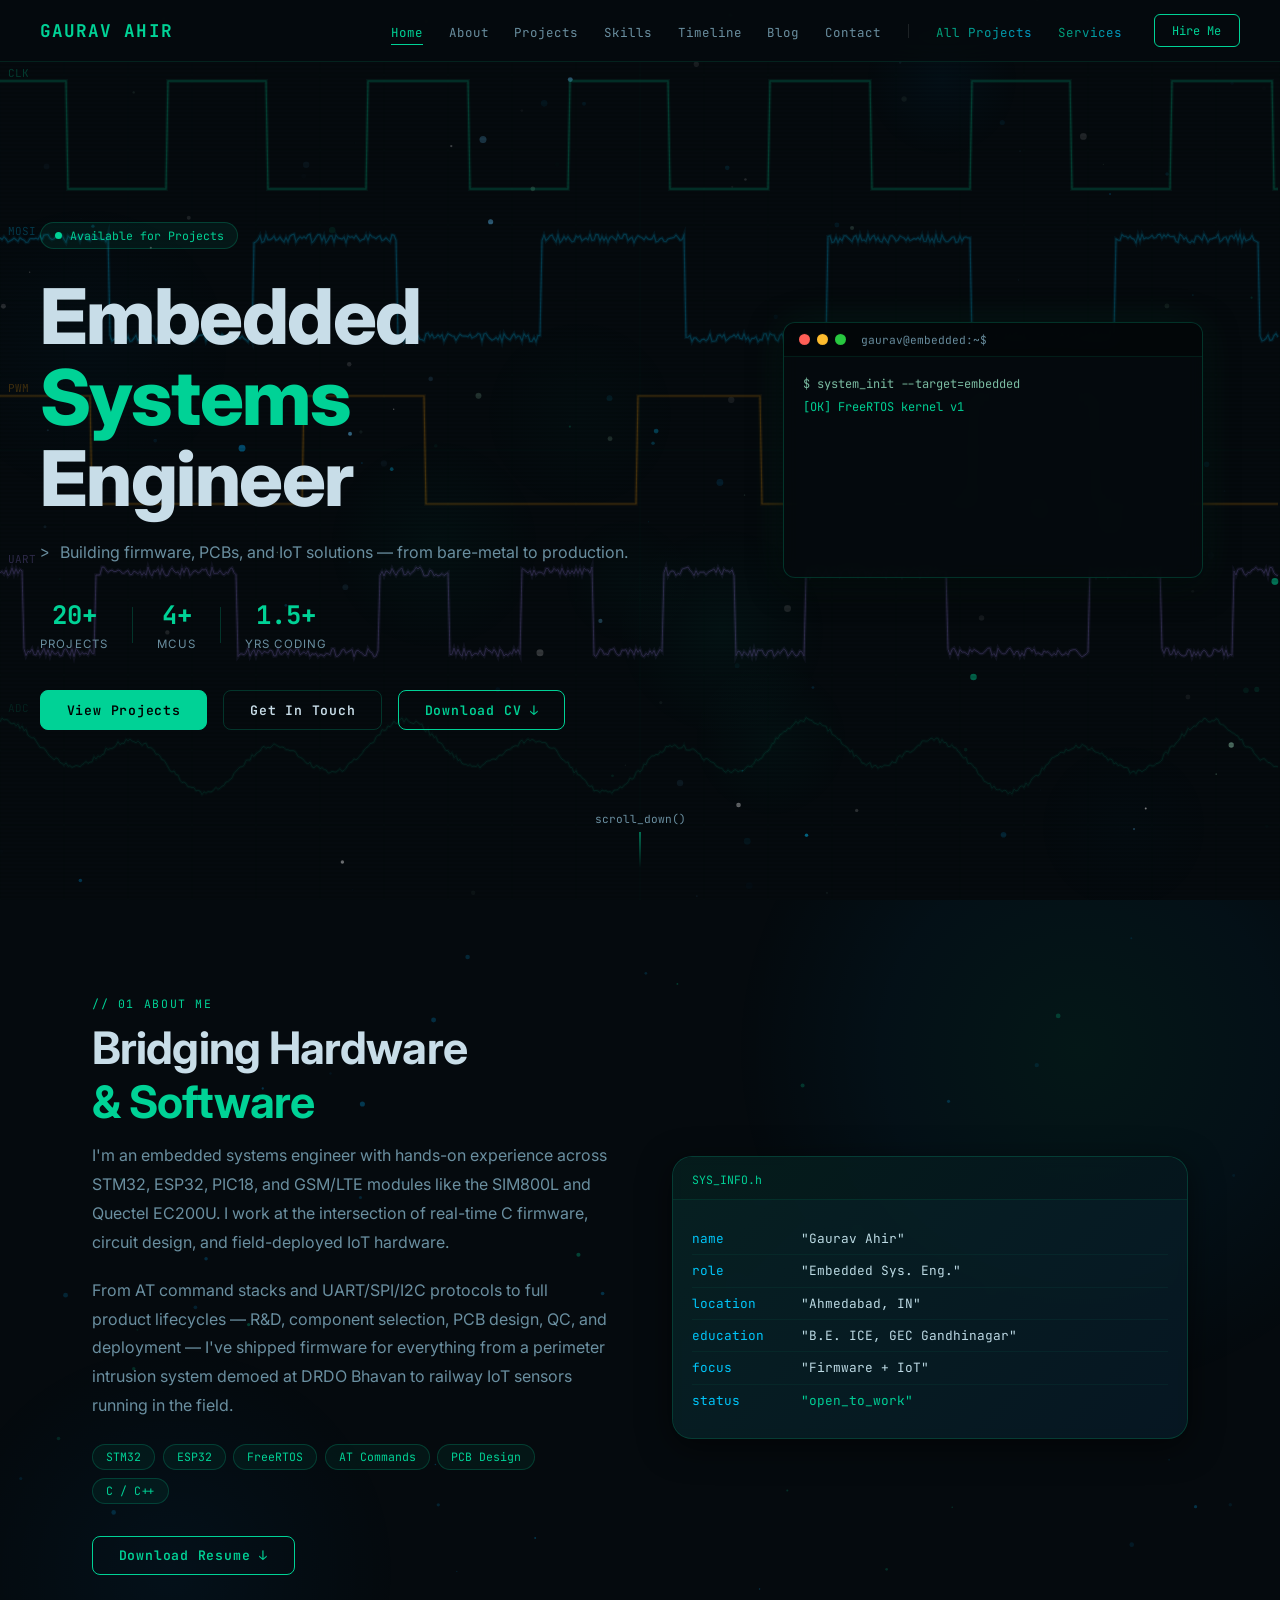
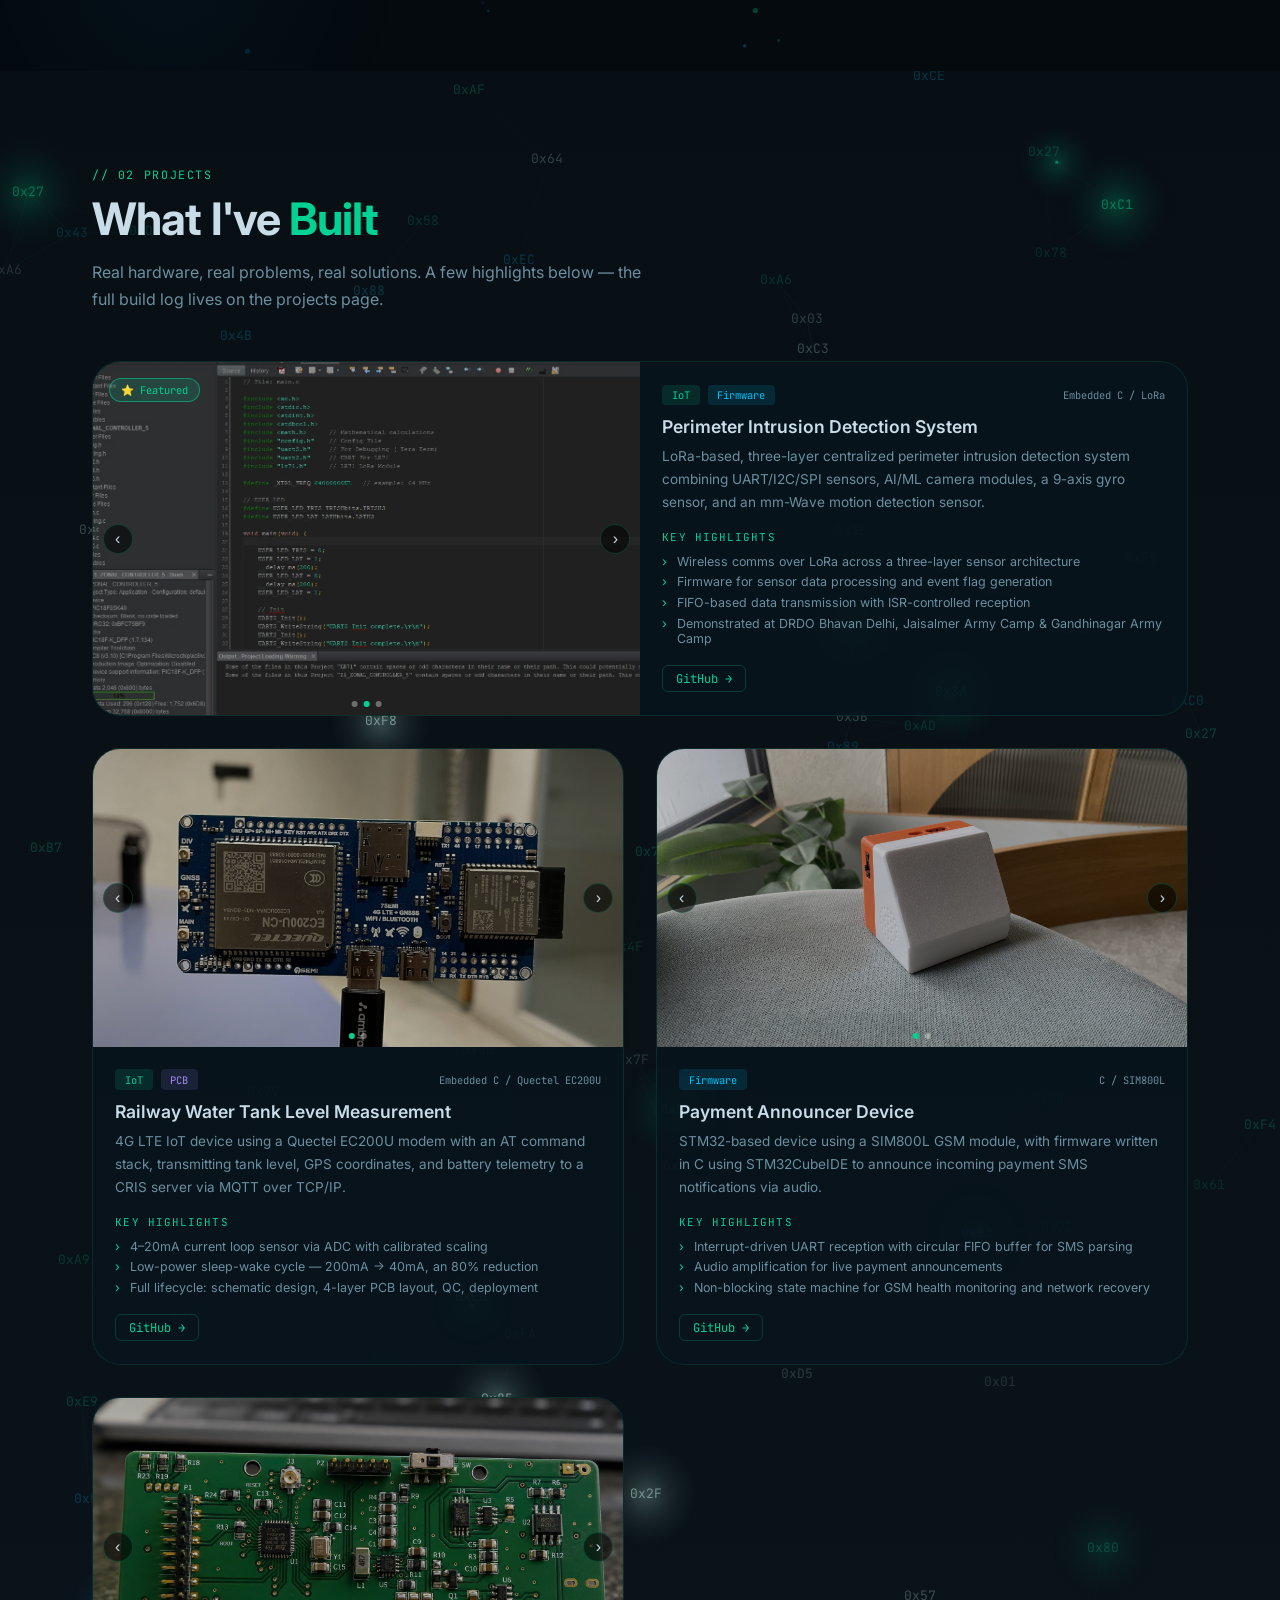
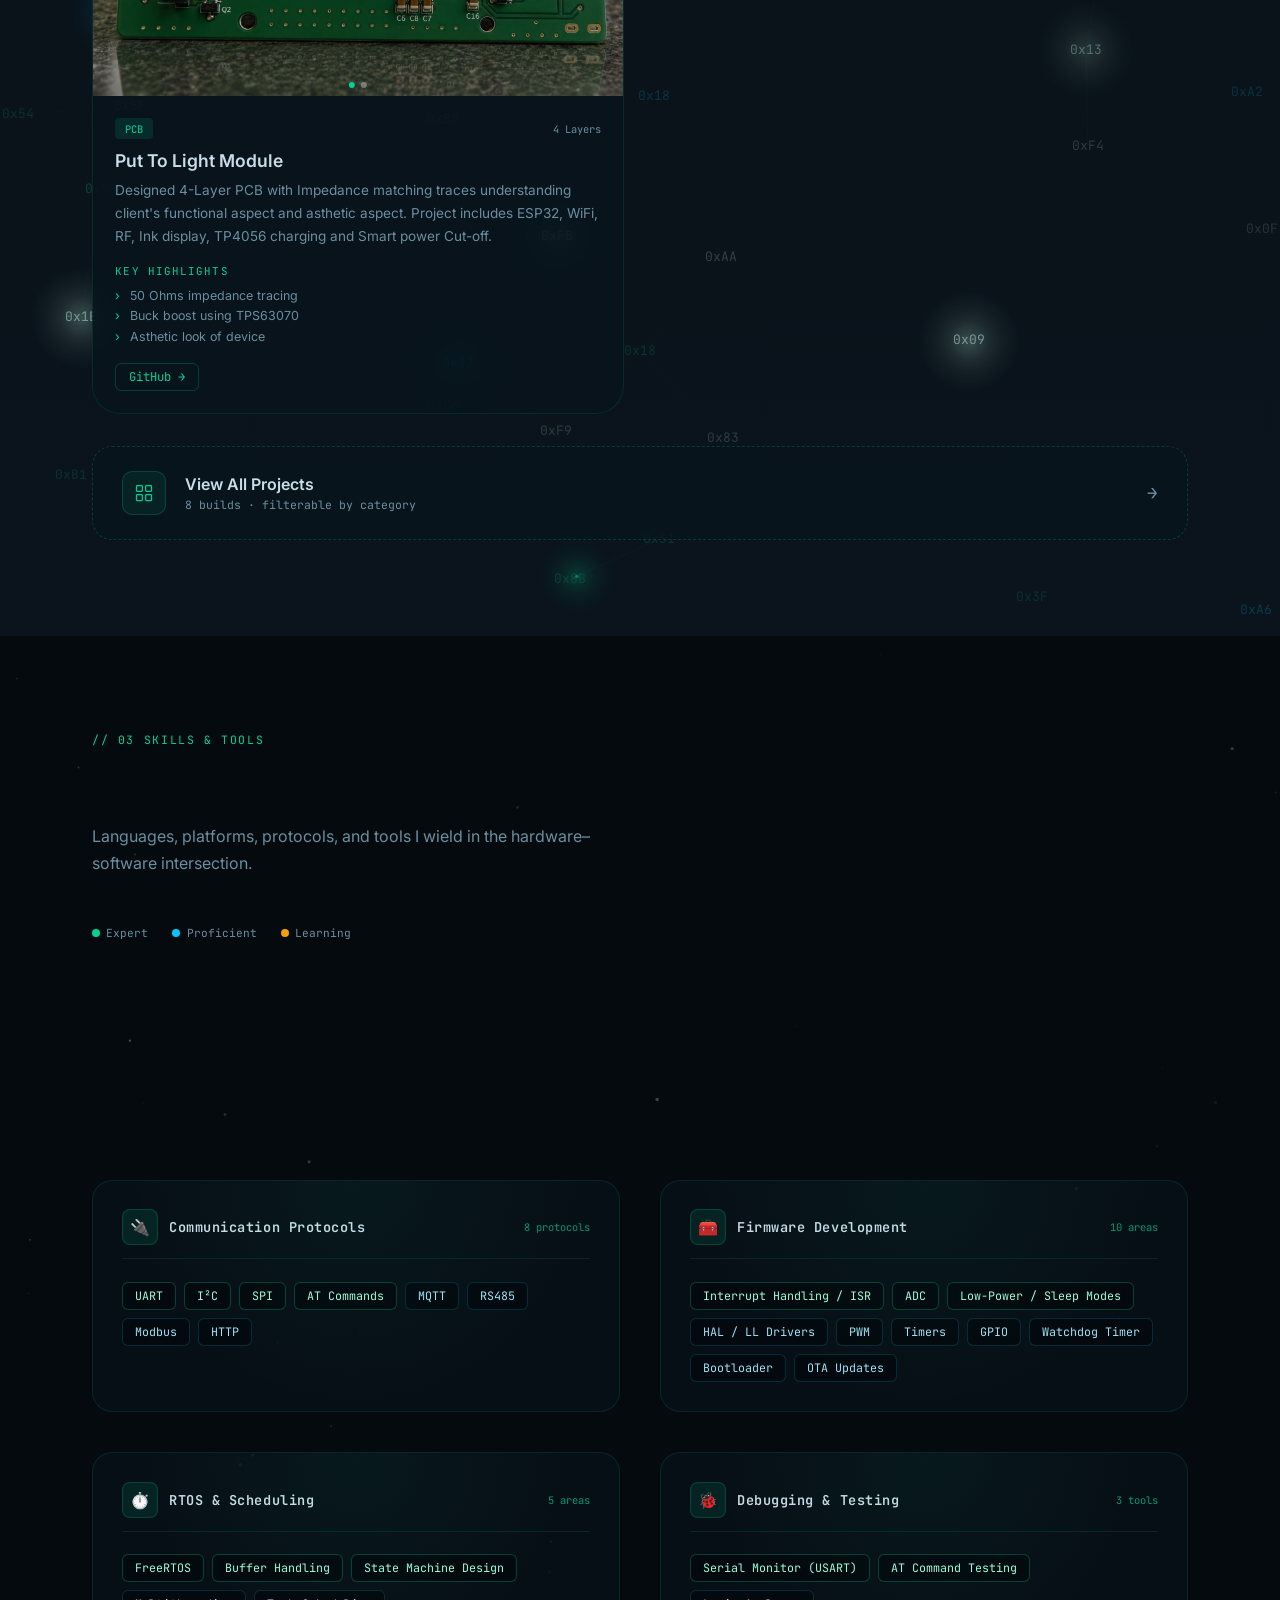
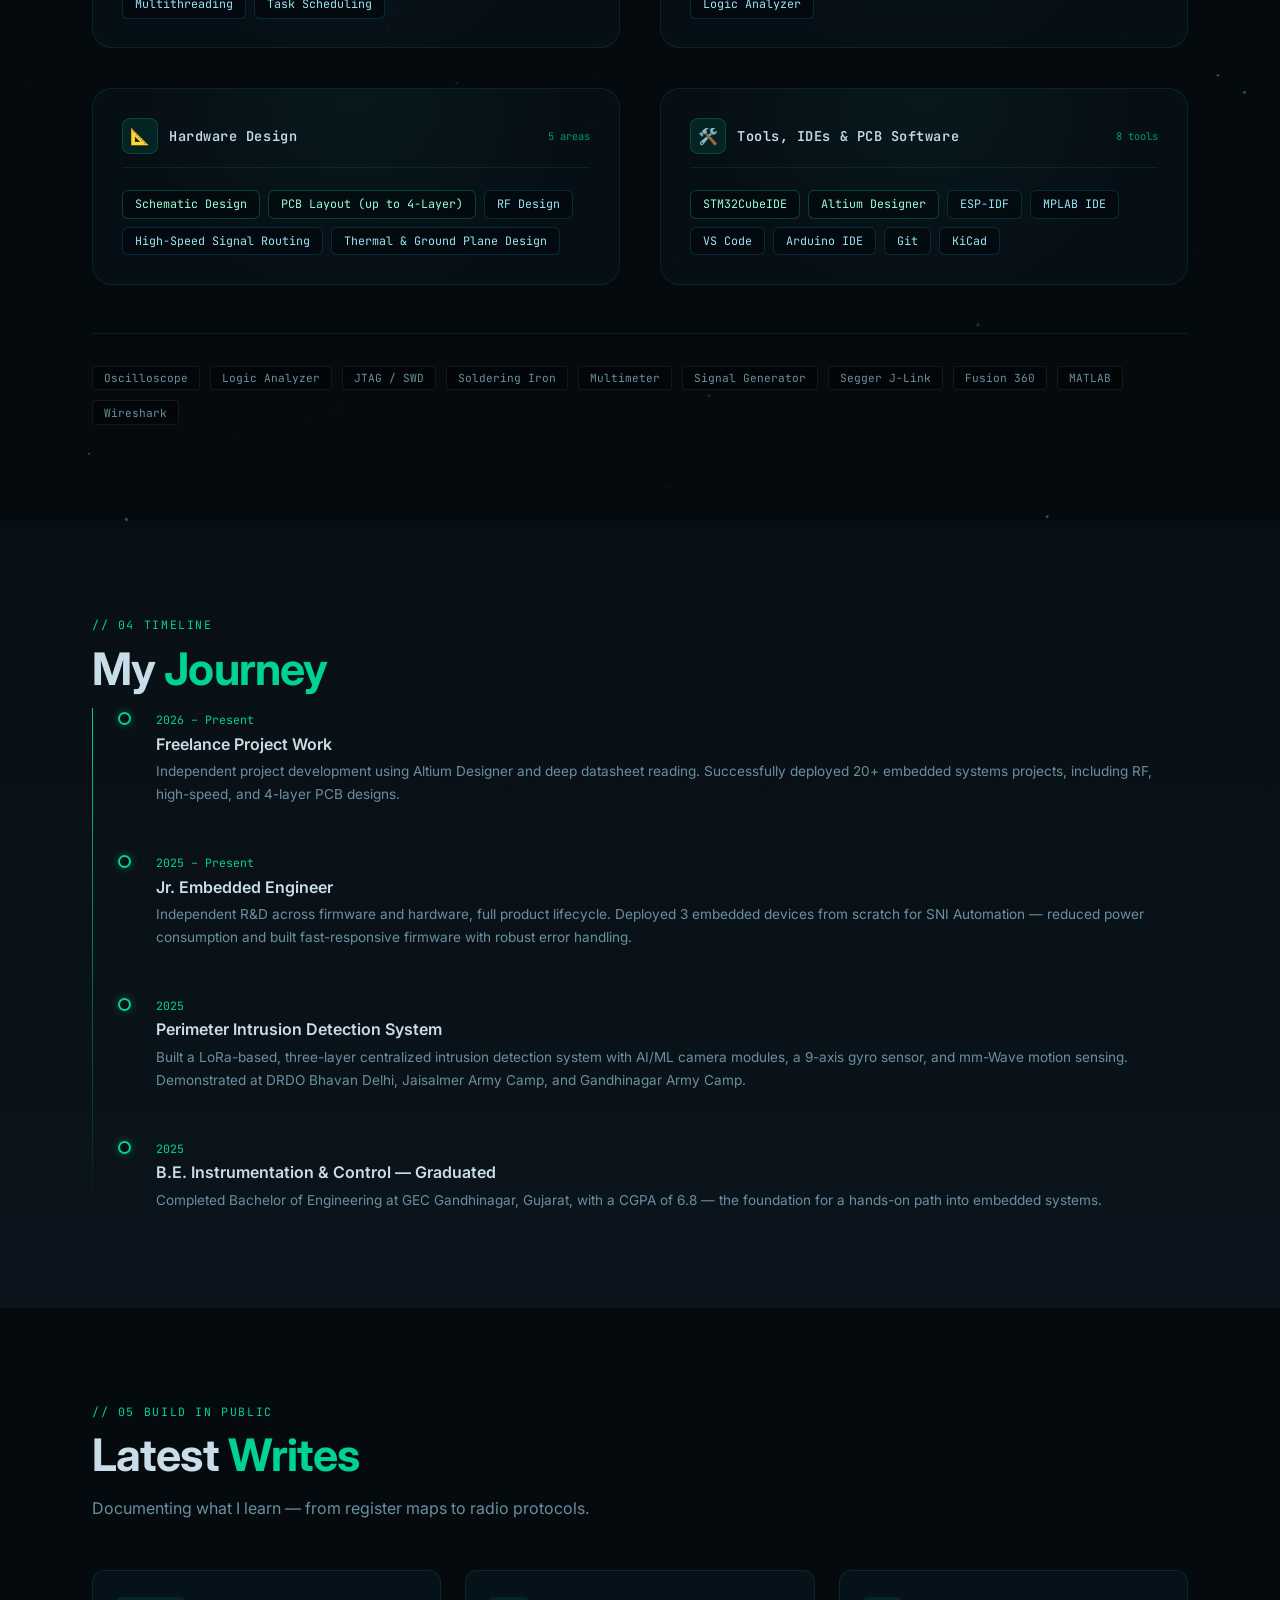
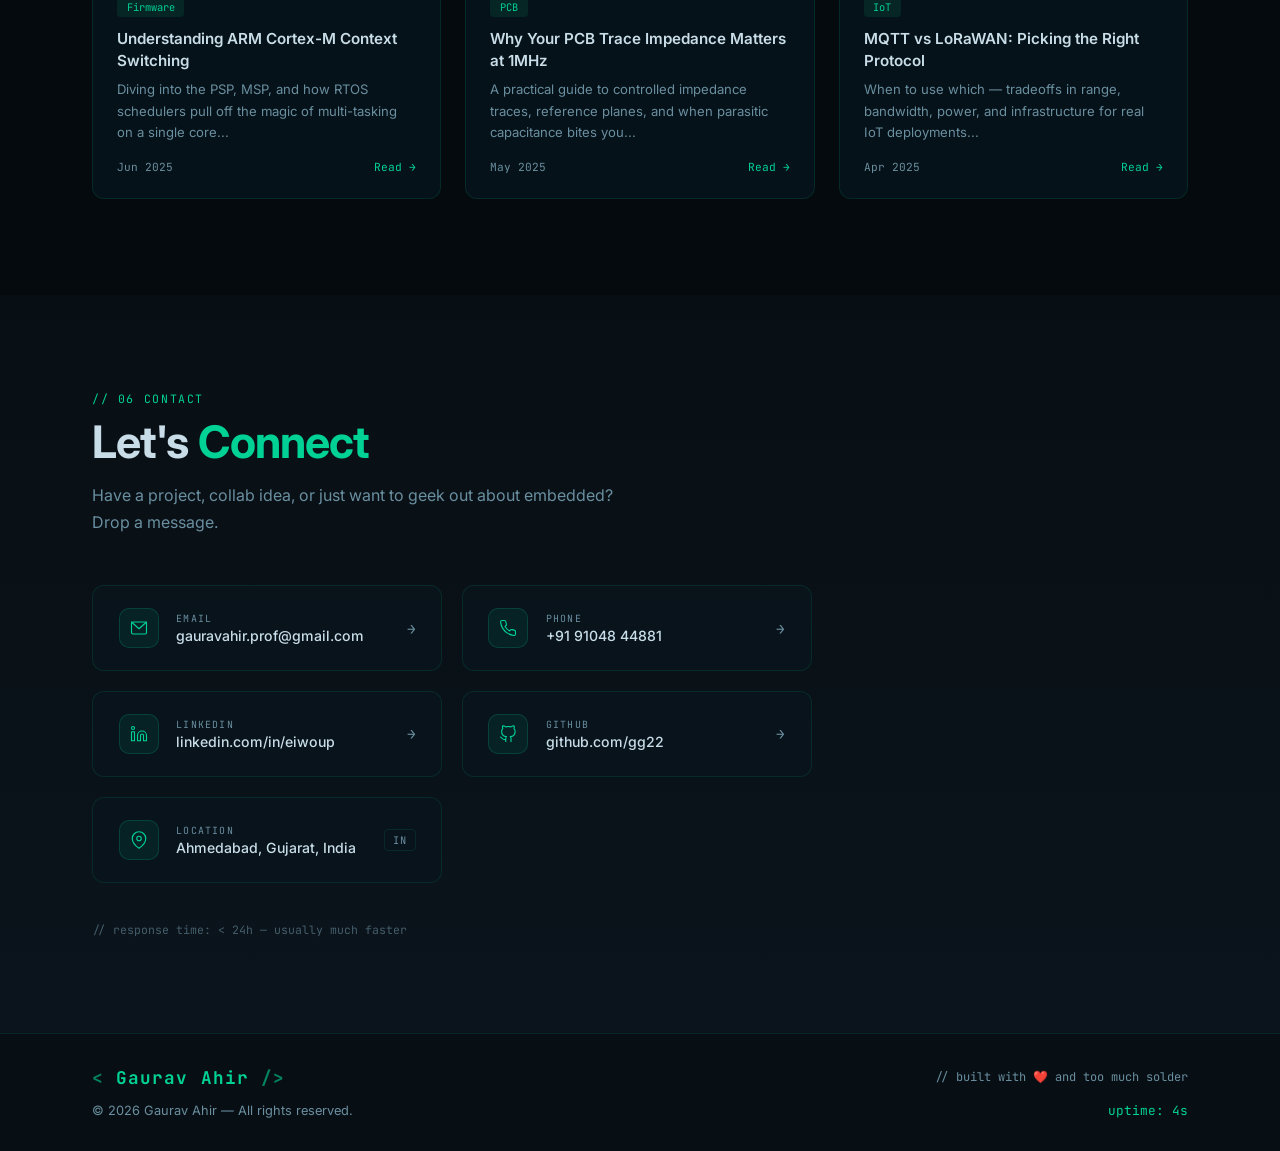
==== commit 3277e933: "Update index.html" ====
--- a/index.html
+++ b/index.html
@@ -217,7 +217,7 @@
               <img src="projectimage/Railway_Water_Tank_Level_Measurement/railway1.jpg" alt="Railway Water Tank IoT Device - PCB" />
             </div></div>
             <div class="slide"><div class="slide-img-wrap">
-              <img src="projectimage/Railway_Water_Tank_Level_Measurement/railway1.jpg" alt="Railway Water Tank IoT Device - PCB" />
+              <img src="projectimage/Railway_Water_Tank_Level_Measurement/railway2.jpg" alt="Railway Water Tank IoT Device - PCB" />
             </div></div>
           </div>
           <button class="slide-btn prev" onclick="slideProj('track-2','dots-2',-1)">&#8249;</button>
